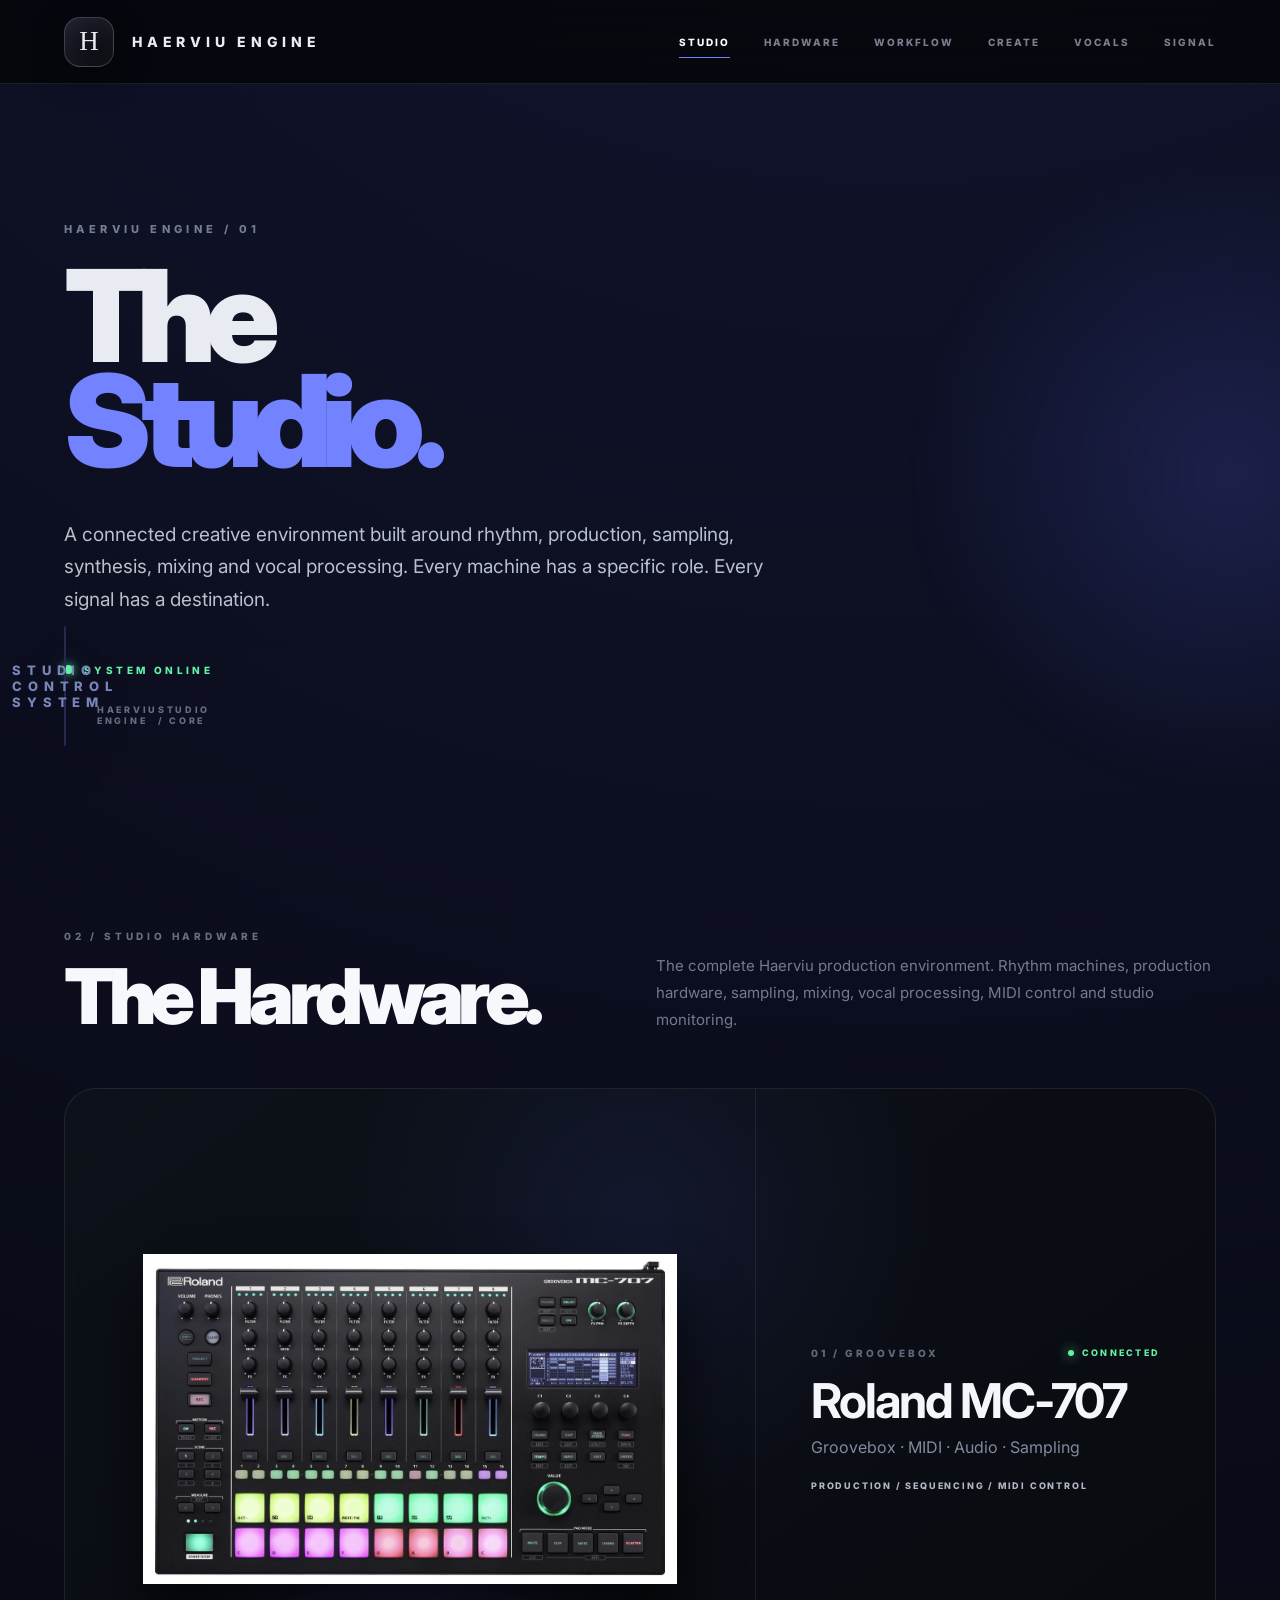
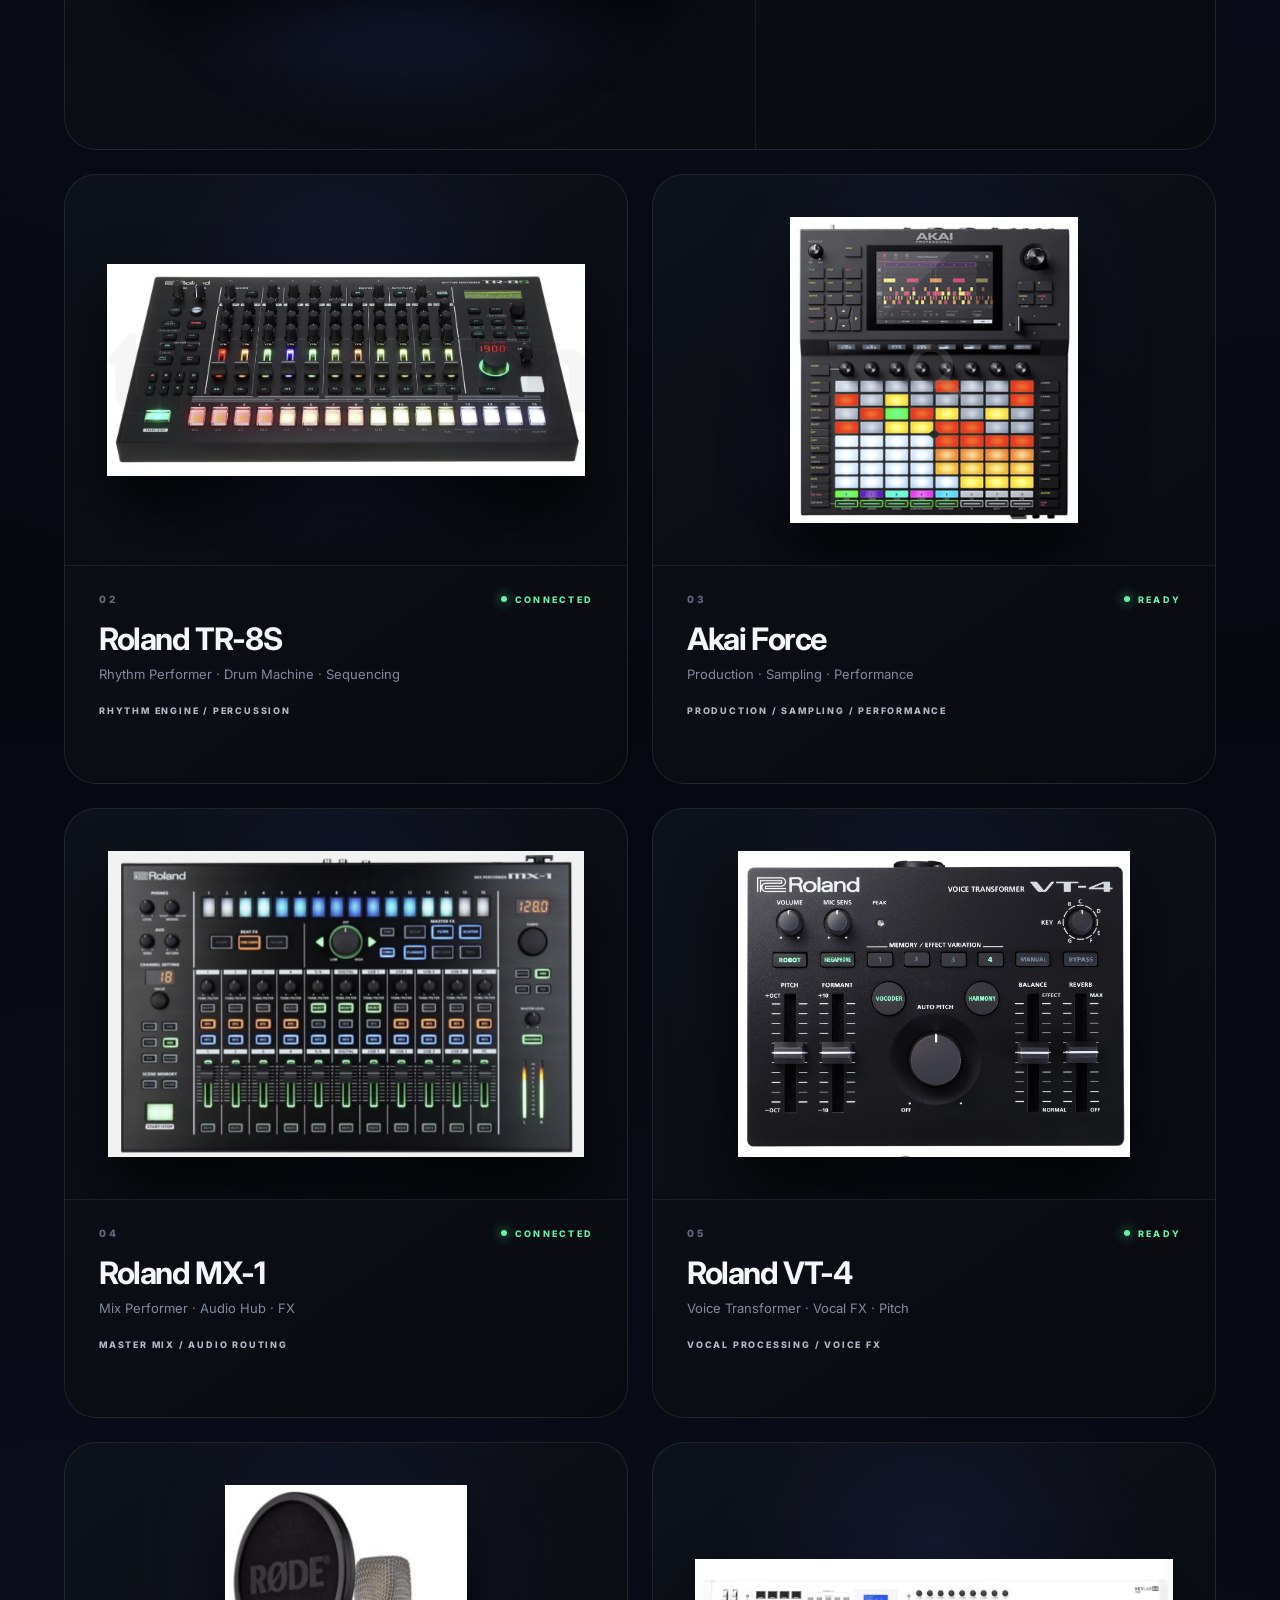
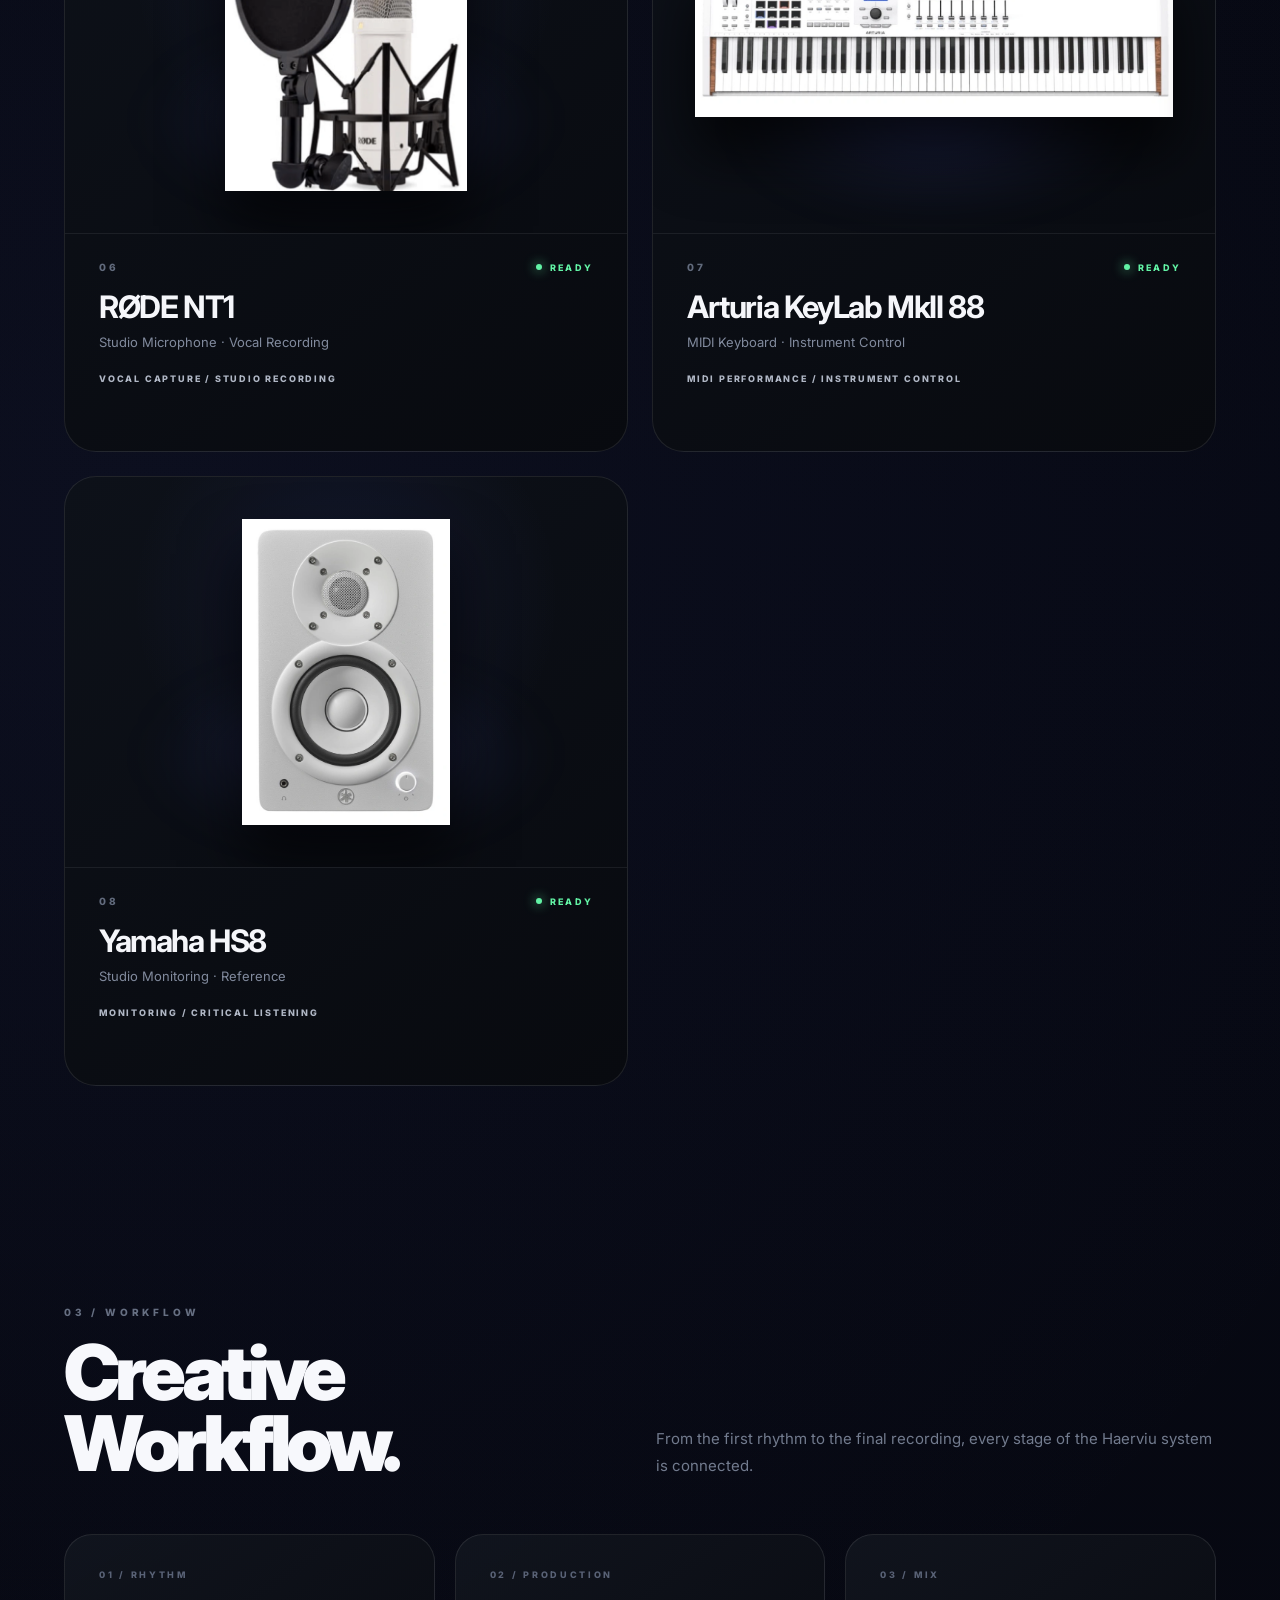
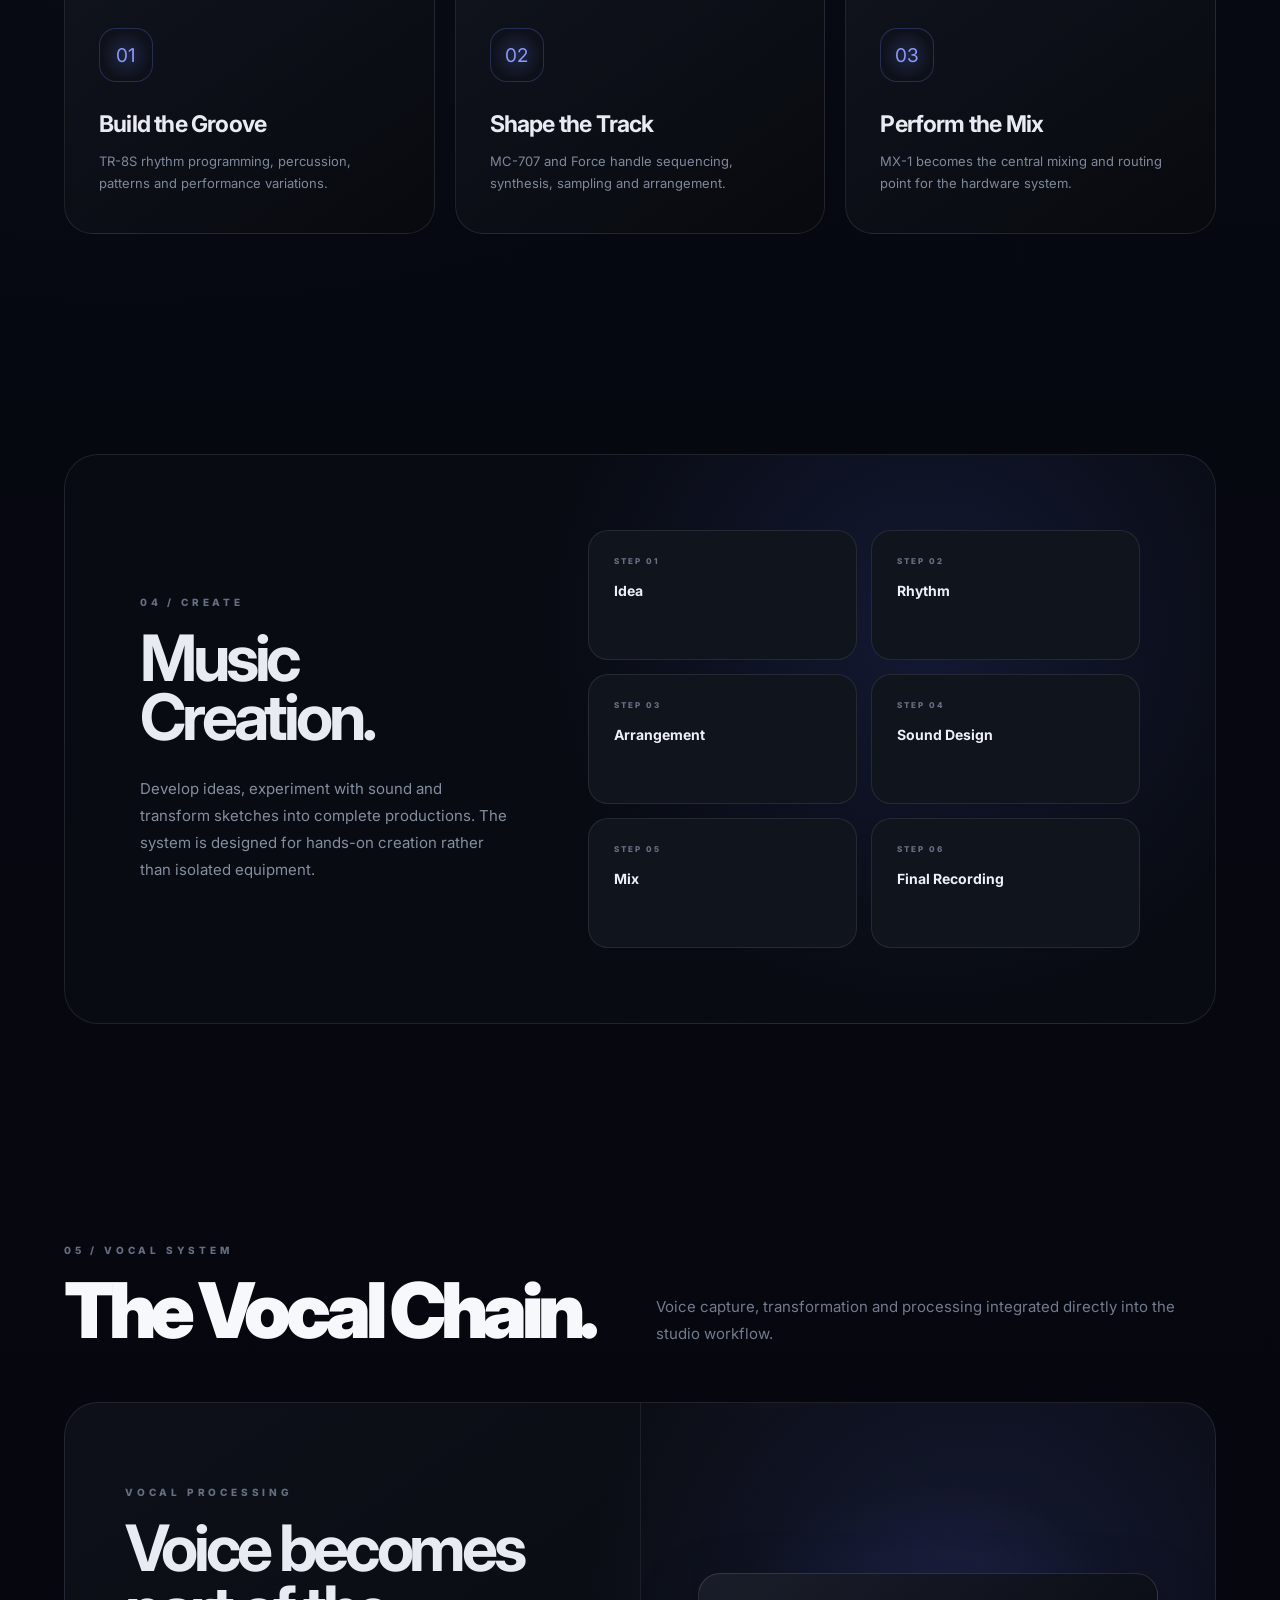
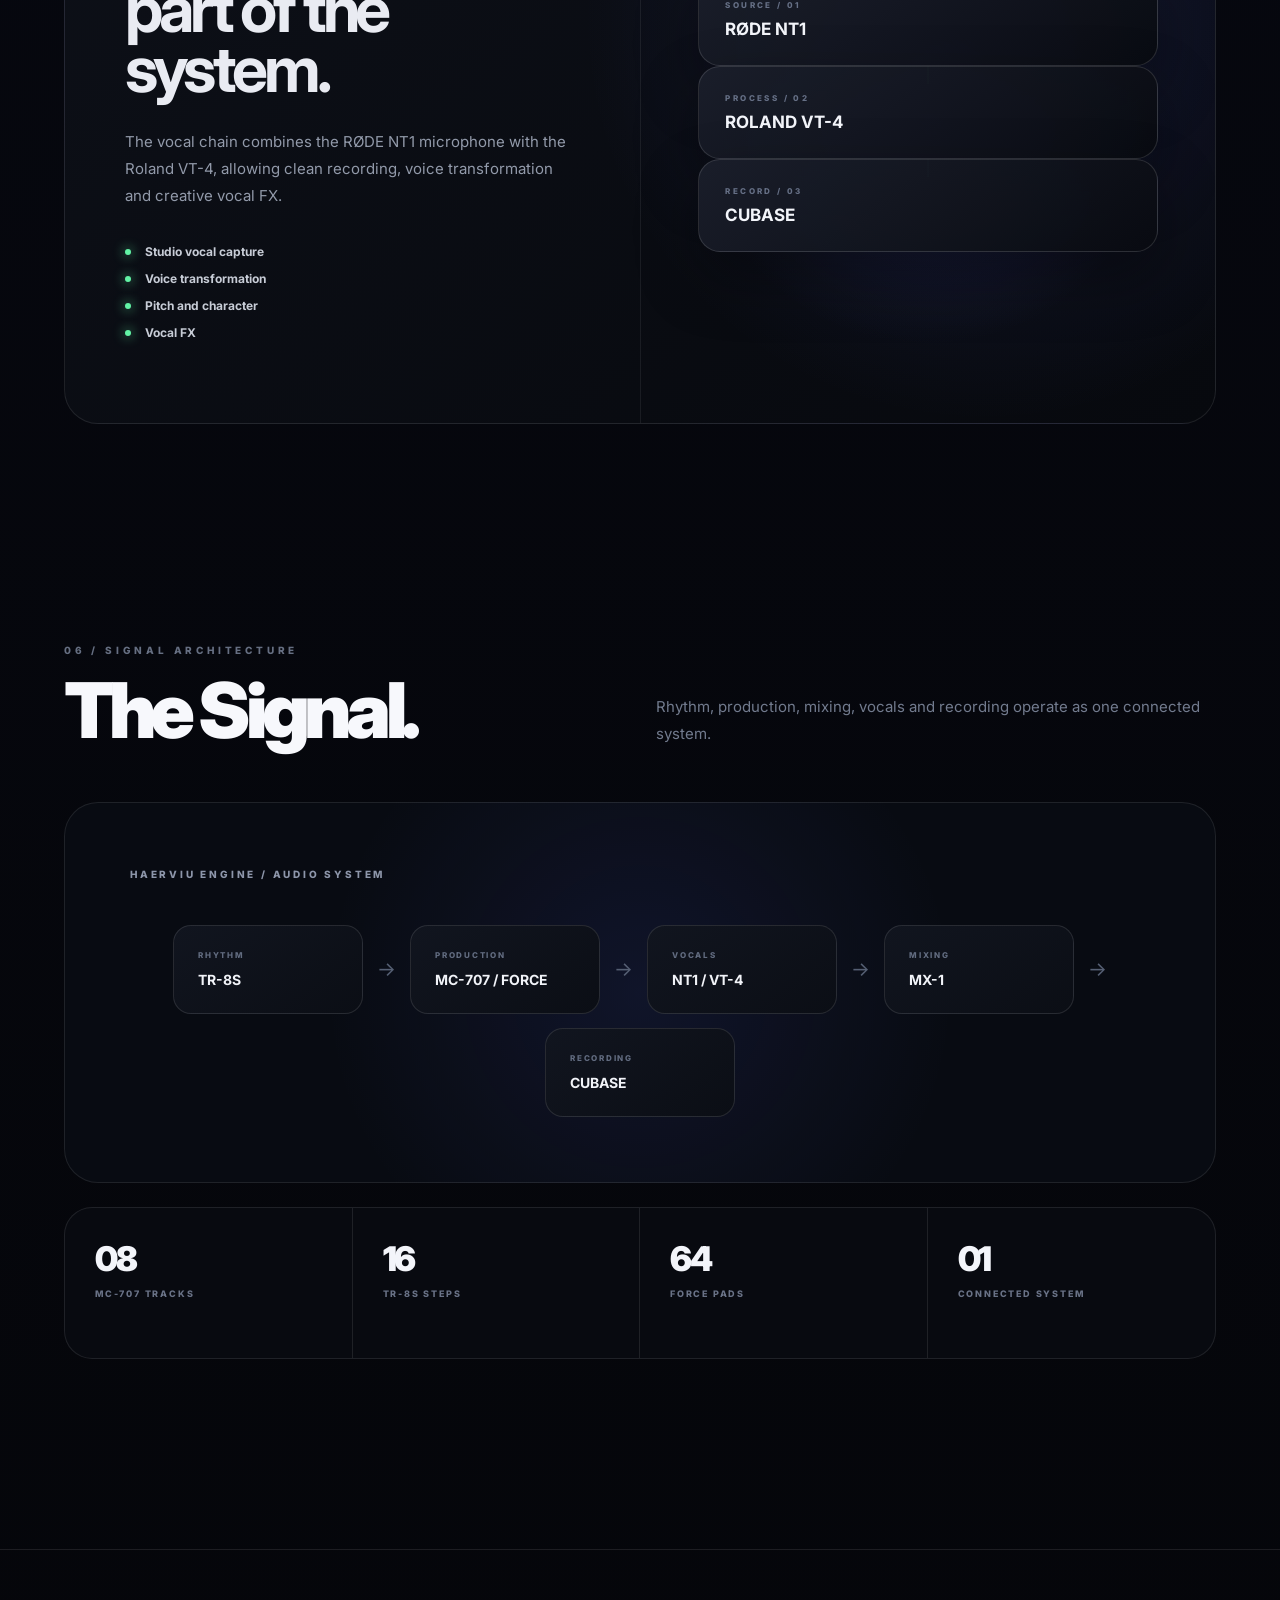
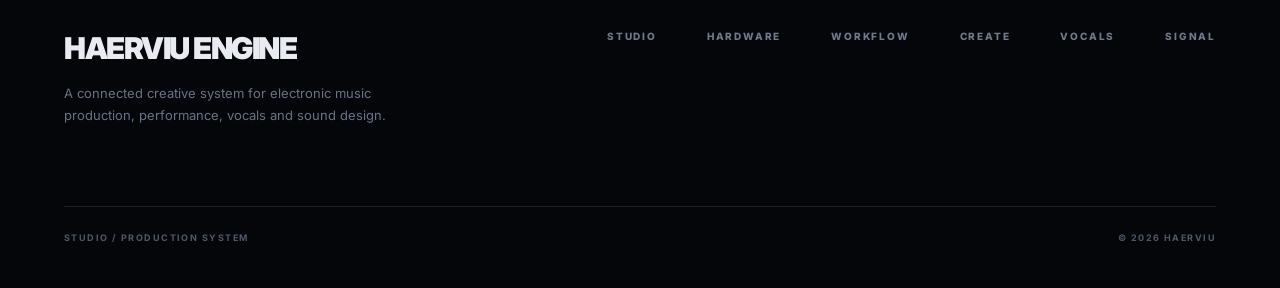
==== index.html @ 3a43bb92 "Remove hardware modal and associated styles Removed unused hardware modal code and related styles." ====
<!DOCTYPE html>
<html lang="fr">
<head>
<meta charset="UTF-8">
<meta name="viewport" content="width=device-width, initial-scale=1.0">

<title>HAERVIU ENGINE — Studio</title>

<meta name="description"
content="HAERVIU ENGINE — Studio setup, hardware, workflow, music creation, vocal chain and signal architecture.">

<link rel="preconnect" href="https://fonts.googleapis.com">
<link rel="preconnect" href="https://fonts.gstatic.com" crossorigin>
<link href="https://fonts.googleapis.com/css2?family=Inter:wght@400;500;600;700;800;900&display=swap" rel="stylesheet">

<style>

:root{
    --bg:#05060a;
    --panel:#0b0e15;
    --panel2:#10141d;
    --white:#f7f8fc;
    --text:#e9ebf2;
    --muted:#727b8e;
    --line:rgba(255,255,255,.095);
    --line2:rgba(255,255,255,.15);
    --blue:#7383ff;
    --green:#62f3a5;
    --radius:30px;
    --max:1440px;
}

*{
    margin:0;
    padding:0;
    box-sizing:border-box;
}

html{
    scroll-behavior:smooth;
}

body{
    min-height:100vh;
    background:
        radial-gradient(circle at 70% -10%,rgba(89,105,255,.18),transparent 34%),
        radial-gradient(circle at 10% 45%,rgba(80,95,180,.07),transparent 30%),
        linear-gradient(180deg,#05060a 0%,#070914 45%,#05060a 100%);
    color:var(--text);
    font-family:Inter,Arial,sans-serif;
    overflow-x:hidden;
}

body::before{
    content:"";
    position:fixed;
    inset:0;
    pointer-events:none;
    opacity:.22;
    background-image:
        linear-gradient(rgba(255,255,255,.025) 1px,transparent 1px),
        linear-gradient(90deg,rgba(255,255,255,.025) 1px,transparent 1px);
    background-size:80px 80px;
    mask-image:linear-gradient(to bottom,black,transparent 80%);
}

a{
    color:inherit;
    text-decoration:none;
}

button{
    font:inherit;
}

/* HEADER */

header{
    position:sticky;
    top:0;
    z-index:1000;
    height:84px;
    display:flex;
    align-items:center;
    justify-content:space-between;
    padding:0 5vw;
    background:rgba(5,6,10,.84);
    backdrop-filter:blur(24px);
    -webkit-backdrop-filter:blur(24px);
    border-bottom:1px solid var(--line);
}

.brand{
    display:flex;
    align-items:center;
    gap:18px;
}

.logo{
    width:50px;
    height:50px;
    display:flex;
    align-items:center;
    justify-content:center;
    border:1px solid rgba(255,255,255,.2);
    border-radius:16px;
    background:linear-gradient(145deg,#1a1e29,#08090d);
    box-shadow:
        inset 0 0 25px rgba(255,255,255,.04),
        0 12px 35px rgba(0,0,0,.4);
    font-family:Georgia,serif;
    font-size:27px;
}

.brand-name{
    font-size:14px;
    font-weight:800;
    letter-spacing:.34em;
}

.desktop-nav{
    display:flex;
    align-items:center;
    gap:34px;
}

.desktop-nav a{
    position:relative;
    color:#777f91;
    font-size:10px;
    font-weight:800;
    letter-spacing:.2em;
    text-transform:uppercase;
    transition:.25s ease;
}

.desktop-nav a:hover,
.desktop-nav a.active{
    color:white;
}

.desktop-nav a::after{
    content:"";
    position:absolute;
    left:0;
    right:0;
    bottom:-10px;
    height:1px;
    background:var(--blue);
    transform:scaleX(0);
    transform-origin:left;
    transition:.25s ease;
}

.desktop-nav a:hover::after,
.desktop-nav a.active::after{
    transform:scaleX(1);
}

.menu-button{
    width:48px;
    height:48px;
    display:none;
    align-items:center;
    justify-content:center;
    border:1px solid var(--line2);
    border-radius:15px;
    background:rgba(255,255,255,.025);
    color:white;
    cursor:pointer;
}

.menu-button span,
.menu-button span::before,
.menu-button span::after{
    width:18px;
    height:2px;
    display:block;
    background:white;
    transition:.25s ease;
}

.menu-button span{
    position:relative;
}

.menu-button span::before,
.menu-button span::after{
    content:"";
    position:absolute;
    left:0;
}

.menu-button span::before{top:-6px;}
.menu-button span::after{top:6px;}

/* MOBILE NAV */

.mobile-nav{
    position:fixed;
    z-index:999;
    top:84px;
    left:0;
    right:0;
    display:none;
    padding:20px;
    background:rgba(5,6,10,.97);
    backdrop-filter:blur(24px);
    border-bottom:1px solid var(--line);
}

.mobile-nav.open{
    display:block;
}

.mobile-nav a{
    display:block;
    padding:18px 10px;
    border-bottom:1px solid var(--line);
    color:#aeb5c4;
    font-size:12px;
    font-weight:800;
    letter-spacing:.18em;
    text-transform:uppercase;
}

/* GLOBAL */

.container{
    width:min(calc(100% - 10vw),var(--max));
    margin:auto;
}

.section{
    padding:110px 0;
}

.section-label{
    margin-bottom:20px;
    color:#666f82;
    font-size:10px;
    font-weight:800;
    letter-spacing:.38em;
    text-transform:uppercase;
}

.section-title{
    font-size:clamp(46px,6vw,86px);
    line-height:.92;
    letter-spacing:-.07em;
    font-weight:900;
    color:var(--white);
}

.section-description{
    max-width:560px;
    margin-top:28px;
    color:var(--muted);
    font-size:15px;
    line-height:1.8;
}

.section-head{
    display:flex;
    justify-content:space-between;
    align-items:flex-end;
    gap:60px;
    margin-bottom:55px;
}

/* HERO */

.hero{
    position:relative;
    min-height:760px;
    display:flex;
    align-items:center;
    padding:120px 0 130px;
    overflow:hidden;
}

.hero::after{
    content:"";
    position:absolute;
    width:700px;
    height:700px;
    right:-300px;
    top:40px;
    border-radius:50%;
    background:radial-gradient(circle,rgba(94,109,255,.18),transparent 65%);
    filter:blur(10px);
    pointer-events:none;
}

.hero-content{
    position:relative;
    z-index:2;
}

.hero-label{
    margin-bottom:28px;
    color:#737c90;
    font-size:11px;
    font-weight:800;
    letter-spacing:.4em;
    text-transform:uppercase;
}

.hero h1{
    max-width:950px;
    font-size:clamp(70px,10vw,148px);
    line-height:.82;
    letter-spacing:-.085em;
    font-weight:900;
}

.hero h1 .blue{
    color:var(--blue);
}

.hero-description{
    max-width:720px;
    margin-top:45px;
    color:#b8bfcd;
    font-size:19px;
    line-height:1.7;
}

.hero-status{
    display:flex;
    align-items:center;
    gap:11px;
    margin-top:48px;
    color:var(--green);
    font-size:10px;
    font-weight:800;
    letter-spacing:.34em;
}

.status-dot{
    width:9px;
    height:9px;
    border-radius:50%;
    background:var(--green);
    box-shadow:0 0 10px var(--green),0 0 28px rgba(98,243,165,.4);
}

/* HERO SYSTEM */

.hero-system{
    position:relative;
    margin-top:100px;
    min-height:330px;
    border:1px solid var(--line);
    border-radius:34px;
    background:
        radial-gradient(circle at 50% 50%,rgba(93,108,255,.13),transparent 55%),
        linear-gradient(145deg,rgba(18,22,34,.92),rgba(7,9,14,.96));
    overflow:hidden;
}

.hero-system::before{
    content:"";
    position:absolute;
    inset:20px;
    border:1px solid rgba(255,255,255,.035);
    border-radius:25px;
    pointer-events:none;
}

.system-top{
    position:absolute;
    top:28px;
    left:32px;
    right:32px;
    display:flex;
    justify-content:space-between;
    color:#656e80;
    font-size:9px;
    font-weight:800;
    letter-spacing:.3em;
}

.system-display{
    position:absolute;
    left:50%;
    top:50%;
    transform:translate(-50%,-50%);
    width:min(620px,75%);
    height:120px;
    display:flex;
    align-items:center;
    justify-content:center;
    border:1px solid rgba(120,135,255,.25);
    border-radius:22px;
    background:
        radial-gradient(circle,rgba(81,101,255,.14),transparent 70%),
        #080a11;
    box-shadow:
        0 30px 80px rgba(0,0,0,.4),
        inset 0 0 60px rgba(89,105,255,.05);
    cursor:pointer;
    transition:.3s ease;
}

.system-display:hover{
    border-color:rgba(120,135,255,.55);
    box-shadow:
        0 0 40px rgba(89,105,255,.18),
        0 30px 80px rgba(0,0,0,.4);
}

.system-display:active{
    transform:translate(-50%,-50%) scale(.97);
}

.system-display span{
    color:#7885b8;
    font-size:13px;
    font-weight:800;
    letter-spacing:.45em;
}

/* HARDWARE */

.hardware-section{
    padding-top:80px;
}

.hardware-grid{
    display:grid;
    grid-template-columns:repeat(2,minmax(0,1fr));
    gap:24px;
}

.device{
    position:relative;
    min-height:610px;
    overflow:hidden;
    border:1px solid var(--line);
    border-radius:32px;
    background:
        radial-gradient(circle at 50% 20%,rgba(89,105,255,.10),transparent 38%),
        linear-gradient(145deg,#0d1119,#080a0f);
    transition:.45s ease;
}

.device:hover{
    transform:translateY(-8px);
    border-color:rgba(255,255,255,.2);
    box-shadow:0 40px 100px rgba(0,0,0,.45);
}

.device-image{
    position:relative;
    height:390px;
    display:flex;
    align-items:center;
    justify-content:center;
    padding:42px;
    overflow:hidden;
}

.device-image::before{
    content:"";
    position:absolute;
    width:72%;
    height:45%;
    left:14%;
    bottom:25px;
    background:radial-gradient(ellipse,rgba(93,110,255,.20),transparent 70%);
    filter:blur(25px);
}

.device-image img{
    position:relative;
    z-index:2;
    display:block;
    width:100%;
    height:100%;
    max-width:100%;
    max-height:330px;
    object-fit:contain;
    filter:drop-shadow(0 35px 30px rgba(0,0,0,.7));
    transition:.5s ease;
}

.device:hover .device-image img{
    transform:scale(1.035);
}

.device-info{
    position:relative;
    z-index:5;
    padding:27px 34px 34px;
    border-top:1px solid rgba(255,255,255,.07);
}

.device-top{
    display:flex;
    align-items:center;
    justify-content:space-between;
    margin-bottom:18px;
}

.device-number{
    color:#626b7d;
    font-size:10px;
    font-weight:800;
    letter-spacing:.3em;
}

.connected{
    display:flex;
    align-items:center;
    gap:8px;
    color:var(--green);
    font-size:9px;
    font-weight:800;
    letter-spacing:.25em;
}

.connected i{
    width:6px;
    height:6px;
    border-radius:50%;
    background:var(--green);
    box-shadow:0 0 12px var(--green);
}

.device h3{
    margin-bottom:10px;
    color:#f5f6fa;
    font-size:31px;
    line-height:1;
    letter-spacing:-.045em;
}

.device p{
    color:#818a9d;
    font-size:13px;
    line-height:1.6;
}

.device-role{
    margin-top:20px;
    color:#b0b7c5;
    font-size:9px;
    font-weight:800;
    letter-spacing:.2em;
    text-transform:uppercase;
}

/* FEATURED */

.device.featured{
    grid-column:span 2;
    min-height:660px;
    display:grid;
    grid-template-columns:1.2fr .8fr;
}

.device.featured .device-image{
    height:100%;
    min-height:660px;
}

.device.featured .device-info{
    display:flex;
    flex-direction:column;
    justify-content:center;
    padding:55px;
    border-top:0;
    border-left:1px solid rgba(255,255,255,.07);
}

.device.featured h3{
    font-size:48px;
}

.device.featured p{
    font-size:16px;
    max-width:420px;
}

/* VOCALS */

.vocal-panel{
    position:relative;
    display:grid;
    grid-template-columns:1fr 1fr;
    min-height:620px;
    border:1px solid var(--line);
    border-radius:34px;
    overflow:hidden;
    background:
        radial-gradient(circle at 80% 35%,rgba(93,108,255,.14),transparent 40%),
        linear-gradient(145deg,#0d1018,#07090e);
}

.vocal-copy{
    position:relative;
    z-index:2;
    padding:70px 60px;
    display:flex;
    flex-direction:column;
    justify-content:center;
}

.vocal-copy h3{
    max-width:500px;
    font-size:clamp(42px,5vw,70px);
    line-height:.95;
    letter-spacing:-.065em;
}

.vocal-copy p{
    max-width:500px;
    margin-top:28px;
    color:#929aaa;
    font-size:15px;
    line-height:1.8;
}

.vocal-list{
    margin-top:35px;
    display:flex;
    flex-direction:column;
    gap:12px;
}

.vocal-item{
    display:flex;
    align-items:center;
    gap:14px;
    color:#c7ccd6;
    font-size:12px;
    font-weight:700;
}

.vocal-item::before{
    content:"";
    width:6px;
    height:6px;
    border-radius:50%;
    background:var(--green);
    box-shadow:0 0 12px var(--green);
}

.vocal-visual{
    position:relative;
    display:flex;
    align-items:center;
    justify-content:center;
    min-height:620px;
    border-left:1px solid rgba(255,255,255,.07);
    background:radial-gradient(circle at 50% 50%,rgba(95,111,255,.18),transparent 55%);
}

.vocal-chain{
    position:relative;
    width:min(470px,80%);
}

.chain-card{
    position:relative;
    padding:26px;
    border:1px solid rgba(255,255,255,.13);
    border-radius:22px;
    background:linear-gradient(145deg,rgba(27,31,43,.95),rgba(9,11,17,.95));
    box-shadow:0 25px 60px rgba(0,0,0,.35);
}

.chain-card + .chain-card{
    margin-top:18px;
}

.chain-card small{
    display:block;
    margin-bottom:9px;
    color:#667086;
    font-size:8px;
    font-weight:800;
    letter-spacing:.3em;
}

.chain-card strong{
    color:#f3f5fa;
    font-size:17px;
}

.chain-line{
    position:absolute;
    left:50%;
    width:1px;
    height:18px;
    background:rgba(98,243,165,.45);
    transform:translateX(-50%);
}

/* WORKFLOW */

.workflow-grid{
    display:grid;
    grid-template-columns:repeat(3,1fr);
    gap:20px;
}

.workflow-card{
    position:relative;
    min-height:300px;
    padding:34px;
    border:1px solid var(--line);
    border-radius:28px;
    background:linear-gradient(145deg,rgba(18,22,31,.9),rgba(8,10,15,.96));
    overflow:hidden;
    transition:.35s ease;
}

.workflow-card:hover{
    transform:translateY(-5px);
    border-color:rgba(255,255,255,.18);
    box-shadow:0 30px 70px rgba(0,0,0,.35);
}

.workflow-number{
    color:#596276;
    font-size:9px;
    font-weight:800;
    letter-spacing:.3em;
}

.workflow-icon{
    width:54px;
    height:54px;
    margin:48px 0 28px;
    display:flex;
    align-items:center;
    justify-content:center;
    border:1px solid rgba(113,132,255,.25);
    border-radius:17px;
    background:radial-gradient(circle,rgba(113,132,255,.18),transparent 70%);
    color:#8b99ff;
    font-size:19px;
}

.workflow-card h3{
    font-size:23px;
    letter-spacing:-.035em;
}

.workflow-card p{
    margin-top:12px;
    color:#7f889b;
    font-size:13px;
    line-height:1.7;
}

/* CREATION */

.creation{
    position:relative;
    padding:75px;
    border:1px solid var(--line);
    border-radius:34px;
    background:
        radial-gradient(circle at 75% 30%,rgba(92,108,255,.14),transparent 40%),
        #080b12;
}

.creation-grid{
    display:grid;
    grid-template-columns:.8fr 1.2fr;
    gap:80px;
    align-items:center;
}

.creation-copy h3{
    max-width:600px;
    font-size:clamp(44px,5vw,72px);
    line-height:.93;
    letter-spacing:-.065em;
}

.creation-copy p{
    max-width:530px;
    margin-top:28px;
    color:#858e9f;
    font-size:15px;
    line-height:1.8;
}

.creation-stages{
    display:grid;
    grid-template-columns:repeat(2,1fr);
    gap:14px;
}

.stage{
    padding:25px;
    min-height:130px;
    border:1px solid rgba(255,255,255,.09);
    border-radius:20px;
    background:#10141d;
}

.stage span{
    display:block;
    margin-bottom:14px;
    color:#687186;
    font-size:8px;
    font-weight:800;
    letter-spacing:.25em;
}

.stage strong{
    color:#eef0f5;
    font-size:14px;
}

/* SIGNAL */

.signal-panel{
    position:relative;
    padding:65px;
    border:1px solid var(--line);
    border-radius:34px;
    background:
        radial-gradient(circle at 50% 50%,rgba(89,105,255,.10),transparent 52%),
        #080b12;
}

.signal-title{
    margin-bottom:45px;
    color:#8d96aa;
    font-size:10px;
    font-weight:800;
    letter-spacing:.28em;
}

.signal-flow{
    display:flex;
    align-items:center;
    justify-content:center;
    gap:14px;
    flex-wrap:wrap;
}

.signal-node{
    min-width:190px;
    padding:24px;
    border:1px solid rgba(255,255,255,.11);
    border-radius:18px;
    background:linear-gradient(145deg,#11151f,#0b0e15);
}

.signal-node small{
    display:block;
    margin-bottom:9px;
    color:#626c80;
    font-size:8px;
    font-weight:800;
    letter-spacing:.22em;
}

.signal-node strong{
    color:#f1f3f8;
    font-size:14px;
}

.signal-arrow{
    color:#555f73;
    font-size:20px;
}

/* METRICS */

.metrics{
    display:grid;
    grid-template-columns:repeat(4,1fr);
    margin-top:24px;
    border:1px solid var(--line);
    border-radius:28px;
    overflow:hidden;
    background:#080a10;
}

.metric{
    min-height:150px;
    padding:30px;
    border-right:1px solid var(--line);
}

.metric:last-child{
    border-right:0;
}

.metric-number{
    color:#f3f5fa;
    font-size:34px;
    font-weight:900;
    letter-spacing:-.06em;
}

.metric-label{
    margin-top:9px;
    color:#697286;
    font-size:9px;
    font-weight:800;
    letter-spacing:.2em;
    text-transform:uppercase;
}

/* FOOTER */

footer{
    margin-top:80px;
    border-top:1px solid var(--line);
}

.footer-inner{
    width:min(calc(100% - 10vw),var(--max));
    margin:auto;
    padding:80px 0 45px;
}

.footer-main{
    display:flex;
    justify-content:space-between;
    gap:50px;
}

.footer-brand{
    font-size:30px;
    font-weight:900;
    letter-spacing:-.05em;
}

.footer-tagline{
    max-width:380px;
    margin-top:16px;
    color:#697286;
    font-size:13px;
    line-height:1.7;
}

.footer-links{
    display:flex;
    gap:50px;
}

.footer-links a{
    color:#70798c;
    font-size:10px;
    font-weight:800;
    letter-spacing:.18em;
    text-transform:uppercase;
    transition:.25s ease;
}

.footer-links a:hover{
    color:white;
}

.footer-bottom{
    display:flex;
    justify-content:space-between;
    margin-top:80px;
    padding-top:25px;
    border-top:1px solid var(--line);
    color:#4f586a;
    font-size:9px;
    font-weight:700;
    letter-spacing:.16em;
}

/* REVEAL */

.reveal{
    opacity:0;
    transform:translateY(28px);
    transition:opacity .8s ease,transform .8s ease;
}

.reveal.visible{
    opacity:1;
    transform:none;
}

/* RESPONSIVE */

@media(max-width:1100px){

    .desktop-nav{
        display:none;
    }

    .menu-button{
        display:flex;
    }

    .hero{
        min-height:auto;
        padding:110px 0;
    }

    .hardware-grid{
        grid-template-columns:1fr;
    }

    .device.featured{
        grid-column:span 1;
        grid-template-columns:1fr;
    }

    .device.featured .device-image{
        min-height:420px;
        height:420px;
    }

    .device.featured .device-info{
        padding:35px;
        border-left:0;
        border-top:1px solid rgba(255,255,255,.07);
    }

    .vocal-panel{
        grid-template-columns:1fr;
    }

    .vocal-visual{
        min-height:500px;
        border-left:0;
        border-top:1px solid rgba(255,255,255,.07);
    }

    .workflow-grid{
        grid-template-columns:1fr;
    }

    .creation-grid{
        grid-template-columns:1fr;
        gap:50px;
    }

    .metrics{
        grid-template-columns:repeat(2,1fr);
    }

    .metric:nth-child(2){
        border-right:0;
    }

    .metric:nth-child(-n+2){
        border-bottom:1px solid var(--line);
    }
}

@media(max-width:700px){

    header{
        height:72px;
        padding:0 20px;
    }

    .logo{
        width:44px;
        height:44px;
        border-radius:14px;
        font-size:24px;
    }

    .brand{
        gap:13px;
    }

    .brand-name{
        font-size:10px;
        letter-spacing:.27em;
    }

    .menu-button{
        width:44px;
        height:44px;
    }

    .mobile-nav{
        top:72px;
    }

    .container,
    .footer-inner{
        width:calc(100% - 40px);
    }

    .section{
        padding:75px 0;
    }

    .section-head{
        display:block;
        margin-bottom:38px;
    }

    .section-description{
        margin-top:22px;
    }

    .hero{
        padding:90px 0 80px;
    }

    .hero-label{
        font-size:9px;
        letter-spacing:.3em;
    }

    .hero h1{
        font-size:clamp(62px,19vw,100px);
    }

    .hero-description{
        margin-top:32px;
        font-size:16px;
        line-height:1.7;
    }

    .hero-status{
        margin-top:35px;
    }

    .hero-system{
        min-height:260px;
        margin-top:65px;
        border-radius:25px;
    }

    .system-display{
        width:78%;
        height:90px;
    }

    .system-display span{
        font-size:9px;
        letter-spacing:.3em;
        text-align:center;
    }

    .hardware-section{
        padding-top:45px;
    }

    .device{
        min-height:0;
        border-radius:25px;
    }

    .device-image{
        height:285px;
        padding:28px;
    }

    .device-image img{
        max-height:240px;
    }

    .device-info{
        padding:24px;
    }

    .device h3{
        font-size:27px;
    }

    .device.featured .device-image{
        min-height:300px;
        height:300px;
    }

    .device.featured .device-info{
        padding:27px;
    }

    .device.featured h3{
        font-size:36px;
    }

    .vocal-panel{
        border-radius:25px;
    }

    .vocal-copy{
        padding:38px 27px;
    }

    .vocal-visual{
        min-height:420px;
    }

    .vocal-chain{
        width:78%;
    }

    .chain-card{
        padding:20px;
    }

    .workflow-card{
        min-height:260px;
        padding:28px;
        border-radius:24px;
    }

    .creation{
        padding:35px 25px;
        border-radius:25px;
    }

    .creation-stages{
        grid-template-columns:1fr;
    }

    .signal-panel{
        padding:30px 20px;
        border-radius:25px;
    }

    .signal-flow{
        flex-direction:column;
        align-items:stretch;
    }

    .signal-node{
        min-width:0;
    }

    .signal-arrow{
        text-align:center;
        transform:rotate(90deg);
    }

    .metrics{
        grid-template-columns:1fr;
        border-radius:24px;
    }

    .metric{
        border-right:0;
        border-bottom:1px solid var(--line);
    }

    .metric:last-child{
        border-bottom:0;
    }

    .footer-main{
        display:block;
    }

    .footer-links{
        margin-top:40px;
        display:grid;
        grid-template-columns:1fr 1fr;
        gap:22px;
    }

    .footer-bottom{
        flex-direction:column;
        gap:13px;
        margin-top:55px;
    }
}

@media(prefers-reduced-motion:reduce){

    html{
        scroll-behavior:auto;
    }

    *,
    *::before,
    *::after{
        transition:none !important;
        animation:none !important;
    }
}

</style>
</head>

<body>

<header>

    <a href="#studio" class="brand">
        <div class="logo">H</div>
        <div class="brand-name">HAERVIU ENGINE</div>
    </a>

    <nav class="desktop-nav">

        <a href="#studio">Studio</a>
        <a href="#hardware">Hardware</a>
        <a href="#workflow">Workflow</a>
        <a href="#creation">Create</a>
        <a href="#vocals">Vocals</a>
        <a href="#signal">Signal</a>

    </nav>

    <button
        class="menu-button"
        id="menuButton"
        aria-label="Open menu"
        aria-expanded="false"
    >
        <span></span>
    </button>

</header>

<nav class="mobile-nav" id="mobileNav">

    <a href="#studio">Studio</a>
    <a href="#hardware">Hardware</a>
    <a href="#workflow">Workflow</a>
    <a href="#creation">Music Creation</a>
    <a href="#vocals">Vocal Chain</a>
    <a href="#signal">Signal Architecture</a>

</nav>

<main>

<section class="hero" id="studio">

    <div class="container hero-content">

        <div class="hero-label">
            HAERVIU ENGINE / 01
        </div>

        <h1>
            The<br>
            <span class="blue">Studio.</span>
        </h1>

        <p class="hero-description">
            A connected creative environment built around
            rhythm, production, sampling, synthesis, mixing
            and vocal processing.
            Every machine has a specific role.
            Every signal has a destination.
        </p>

        <div class="hero-status">
            <span class="status-dot"></span>
            SYSTEM ONLINE
        </div>

        <a href="#hardware" class="hero-system reveal"
           aria-label="Go to studio hardware">

            <div class="system-top">
                <span>HAERVIU ENGINE</span>
                <span>STUDIO / CORE</span>
            </div>

            <div class="system-display">

                <span>
                    STUDIO CONTROL SYSTEM
                </span>

            </div>

        </a>

    </div>

</section>

<section class="section hardware-section" id="hardware">

    <div class="container">

        <div class="section-head reveal">

            <div>

                <div class="section-label">
                    02 / STUDIO HARDWARE
                </div>

                <h2 class="section-title">
                    The Hardware.
                </h2>

            </div>

            <p class="section-description">
                The complete Haerviu production environment.
                Rhythm machines, production hardware,
                sampling, mixing, vocal processing,
                MIDI control and studio monitoring.
            </p>

        </div>

        <div class="hardware-grid">

            <article class="device featured reveal">

                <div class="device-image">

                    <img
                        src="images/mc-707.webp"
                        alt="Roland MC-707"
                        loading="eager"
                    >

                </div>

                <div class="device-info">

                    <div class="device-top">

                        <span class="device-number">
                            01 / GROOVEBOX
                        </span>

                        <span class="connected">
                            <i></i> CONNECTED
                        </span>

                    </div>

                    <h3>Roland MC-707</h3>

                    <p>
                        Groovebox · MIDI · Audio · Sampling
                    </p>

                    <div class="device-role">
                        Production / Sequencing / MIDI Control
                    </div>

                </div>

            </article>

            <article class="device reveal">

                <div class="device-image">

                    <img
                        src="images/tr-8s.webp"
                        alt="Roland TR-8S"
                        loading="lazy"
                    >

                </div>

                <div class="device-info">

                    <div class="device-top">
                        <span class="device-number">02</span>

                        <span class="connected">
                            <i></i> CONNECTED
                        </span>
                    </div>

                    <h3>Roland TR-8S</h3>

                    <p>
                        Rhythm Performer · Drum Machine · Sequencing
                    </p>

                    <div class="device-role">
                        Rhythm Engine / Percussion
                    </div>

                </div>

            </article>

            <article class="device reveal">

                <div class="device-image">

                    <img
                        src="images/akai-force.webp"
                        alt="Akai Force"
                        loading="lazy"
                    >

                </div>

                <div class="device-info">

                    <div class="device-top">
                        <span class="device-number">03</span>

                        <span class="connected">
                            <i></i> READY
                        </span>
                    </div>

                    <h3>Akai Force</h3>

                    <p>
                        Production · Sampling · Performance
                    </p>

                    <div class="device-role">
                        Production / Sampling / Performance
                    </div>

                </div>

            </article>

            <article class="device reveal">

                <div class="device-image">

                    <img
                        src="images/mx-1.webp"
                        alt="Roland MX-1"
                        loading="lazy"
                    >

                </div>

                <div class="device-info">

                    <div class="device-top">
                        <span class="device-number">04</span>

                        <span class="connected">
                            <i></i> CONNECTED
                        </span>
                    </div>

                    <h3>Roland MX-1</h3>

                    <p>
                        Mix Performer · Audio Hub · FX
                    </p>

                    <div class="device-role">
                        Master Mix / Audio Routing
                    </div>

                </div>

            </article>

            <article class="device reveal">

                <div class="device-image">

                    <img
                        src="images/vt-4.webp"
                        alt="Roland VT-4"
                        loading="lazy"
                    >

                </div>

                <div class="device-info">

                    <div class="device-top">
                        <span class="device-number">05</span>

                        <span class="connected">
                            <i></i> READY
                        </span>
                    </div>

                    <h3>Roland VT-4</h3>

                    <p>
                        Voice Transformer · Vocal FX · Pitch
                    </p>

                    <div class="device-role">
                        Vocal Processing / Voice FX
                    </div>

                </div>

            </article>

            <article class="device reveal">

                <div class="device-image">

                    <img
                        src="images/rode-nt1.webp"
                        alt="RØDE NT1"
                        loading="lazy"
                    >

                </div>

                <div class="device-info">

                    <div class="device-top">

                        <span class="device-number">06</span>

                        <span class="connected">
                            <i></i> READY
                        </span>

                    </div>

                    <h3>RØDE NT1</h3>

                    <p>
                        Studio Microphone · Vocal Recording
                    </p>

                    <div class="device-role">
                        Vocal Capture / Studio Recording
                    </div>

                </div>

            </article>

            <article class="device reveal">

                <div class="device-image">

                    <img
                        src="images/keylab-mk2-88.webp"
                        alt="Arturia KeyLab MkII 88"
                        loading="lazy"
                    >

                </div>

                <div class="device-info">

                    <div class="device-top">

                        <span class="device-number">07</span>

                        <span class="connected">
                            <i></i> READY
                        </span>

                    </div>

                    <h3>Arturia KeyLab MkII 88</h3>

                    <p>
                        MIDI Keyboard · Instrument Control
                    </p>

                    <div class="device-role">
                        MIDI Performance / Instrument Control
                    </div>

                </div>

            </article>

            <article class="device reveal">

                <div class="device-image">

                    <img
                        src="images/yamaha-hs8.webp"
                        alt="Yamaha HS8"
                        loading="lazy"
                    >

                </div>

                <div class="device-info">

                    <div class="device-top">

                        <span class="device-number">08</span>

                        <span class="connected">
                            <i></i> READY
                        </span>

                    </div>

                    <h3>Yamaha HS8</h3>

                    <p>
                        Studio Monitoring · Reference
                    </p>

                    <div class="device-role">
                        Monitoring / Critical Listening
                    </div>

                </div>

            </article>

        </div>

    </div>

</section>

<section class="section" id="workflow">

    <div class="container">

        <div class="section-head reveal">

            <div>

                <div class="section-label">
                    03 / WORKFLOW
                </div>

                <h2 class="section-title">
                    Creative Workflow.
                </h2>

            </div>

            <p class="section-description">
                From the first rhythm to the final recording,
                every stage of the Haerviu system is connected.
            </p>

        </div>

        <div class="workflow-grid">

            <article class="workflow-card reveal">

                <div class="workflow-number">
                    01 / RHYTHM
                </div>

                <div class="workflow-icon">01</div>

                <h3>Build the Groove</h3>

                <p>
                    TR-8S rhythm programming,
                    percussion, patterns and
                    performance variations.
                </p>

            </article>

            <article class="workflow-card reveal">

                <div class="workflow-number">
                    02 / PRODUCTION
                </div>

                <div class="workflow-icon">02</div>

                <h3>Shape the Track</h3>

                <p>
                    MC-707 and Force handle
                    sequencing, synthesis,
                    sampling and arrangement.
                </p>

            </article>

            <article class="workflow-card reveal">

                <div class="workflow-number">
                    03 / MIX
                </div>

                <div class="workflow-icon">03</div>

                <h3>Perform the Mix</h3>

                <p>
                    MX-1 becomes the central
                    mixing and routing point
                    for the hardware system.
                </p>

            </article>

        </div>

    </div>

</section>

<section class="section" id="creation">

    <div class="container">

        <div class="creation reveal">

            <div class="creation-grid">

                <div class="creation-copy">

                    <div class="section-label">
                        04 / CREATE
                    </div>

                    <h3>Music Creation.</h3>

                    <p>
                        Develop ideas, experiment with sound
                        and transform sketches into complete
                        productions. The system is designed
                        for hands-on creation rather than
                        isolated equipment.
                    </p>

                </div>

                <div class="creation-stages">

                    <div class="stage">
                        <span>STEP 01</span>
                        <strong>Idea</strong>
                    </div>

                    <div class="stage">
                        <span>STEP 02</span>
                        <strong>Rhythm</strong>
                    </div>

                    <div class="stage">
                        <span>STEP 03</span>
                        <strong>Arrangement</strong>
                    </div>

                    <div class="stage">
                        <span>STEP 04</span>
                        <strong>Sound Design</strong>
                    </div>

                    <div class="stage">
                        <span>STEP 05</span>
                        <strong>Mix</strong>
                    </div>

                    <div class="stage">
                        <span>STEP 06</span>
                        <strong>Final Recording</strong>
                    </div>

                </div>

            </div>

        </div>

    </div>

</section>

<section class="section vocal-section" id="vocals">

    <div class="container">

        <div class="section-head reveal">

            <div>

                <div class="section-label">
                    05 / VOCAL SYSTEM
                </div>

                <h2 class="section-title">
                    The Vocal Chain.
                </h2>

            </div>

            <p class="section-description">
                Voice capture, transformation and processing
                integrated directly into the studio workflow.
            </p>

        </div>

        <div class="vocal-panel reveal">

            <div class="vocal-copy">

                <div class="section-label">
                    VOCAL PROCESSING
                </div>

                <h3>
                    Voice becomes part of the system.
                </h3>

                <p>
                    The vocal chain combines the RØDE NT1
                    microphone with the Roland VT-4,
                    allowing clean recording, voice
                    transformation and creative vocal FX.
                </p>

                <div class="vocal-list">

                    <div class="vocal-item">
                        Studio vocal capture
                    </div>

                    <div class="vocal-item">
                        Voice transformation
                    </div>

                    <div class="vocal-item">
                        Pitch and character
                    </div>

                    <div class="vocal-item">
                        Vocal FX
                    </div>

                </div>

            </div>

            <div class="vocal-visual">

                <div class="vocal-chain">

                    <div class="chain-card">
                        <small>SOURCE / 01</small>
                        <strong>RØDE NT1</strong>
                    </div>

                    <div class="chain-line"></div>

                    <div class="chain-card">
                        <small>PROCESS / 02</small>
                        <strong>ROLAND VT-4</strong>
                    </div>

                    <div class="chain-line"></div>

                    <div class="chain-card">
                        <small>RECORD / 03</small>
                        <strong>CUBASE</strong>
                    </div>

                </div>

            </div>

        </div>

    </div>

</section>

<section class="section" id="signal">

    <div class="container">

        <div class="section-head reveal">

            <div>

                <div class="section-label">
                    06 / SIGNAL ARCHITECTURE
                </div>

                <h2 class="section-title">
                    The Signal.
                </h2>

            </div>

            <p class="section-description">
                Rhythm, production, mixing, vocals and
                recording operate as one connected system.
            </p>

        </div>

        <div class="signal-panel reveal">

            <div class="signal-title">
                HAERVIU ENGINE / AUDIO SYSTEM
            </div>

            <div class="signal-flow">

                <div class="signal-node">
                    <small>RHYTHM</small>
                    <strong>TR-8S</strong>
                </div>

                <div class="signal-arrow">→</div>

                <div class="signal-node">
                    <small>PRODUCTION</small>
                    <strong>MC-707 / FORCE</strong>
                </div>

                <div class="signal-arrow">→</div>

                <div class="signal-node">
                    <small>VOCALS</small>
                    <strong>NT1 / VT-4</strong>
                </div>

                <div class="signal-arrow">→</div>

                <div class="signal-node">
                    <small>MIXING</small>
                    <strong>MX-1</strong>
                </div>

                <div class="signal-arrow">→</div>

                <div class="signal-node">
                    <small>RECORDING</small>
                    <strong>CUBASE</strong>
                </div>

            </div>

        </div>

        <div class="metrics reveal">

            <div class="metric">
                <div class="metric-number">08</div>
                <div class="metric-label">MC-707 Tracks</div>
            </div>

            <div class="metric">
                <div class="metric-number">16</div>
                <div class="metric-label">TR-8S Steps</div>
            </div>

            <div class="metric">
                <div class="metric-number">64</div>
                <div class="metric-label">Force Pads</div>
            </div>

            <div class="metric">
                <div class="metric-number">01</div>
                <div class="metric-label">Connected System</div>
            </div>

        </div>

    </div>

</section>

</main>

<footer>

    <div class="footer-inner">

        <div class="footer-main">

            <div>

                <div class="footer-brand">
                    HAERVIU ENGINE
                </div>

                <p class="footer-tagline">
                    A connected creative system for
                    electronic music production,
                    performance, vocals and sound design.
                </p>

            </div>

            <div class="footer-links">

                <a href="#studio">Studio</a>
                <a href="#hardware">Hardware</a>
                <a href="#workflow">Workflow</a>
                <a href="#creation">Create</a>
                <a href="#vocals">Vocals</a>
                <a href="#signal">Signal</a>

            </div>

        </div>

        <div class="footer-bottom">

            <span>
                STUDIO / PRODUCTION SYSTEM
            </span>

            <span>
                © 2026 HAERVIU
            </span>

        </div>

    </div>

</footer>

<script>

const menuButton = document.getElementById("menuButton");
const mobileNav = document.getElementById("mobileNav");

menuButton.addEventListener("click",function(){

    const isOpen = mobileNav.classList.toggle("open");

    menuButton.setAttribute(
        "aria-expanded",
        isOpen ? "true" : "false"
    );

});

document
    .querySelectorAll(".mobile-nav a")
    .forEach(function(link){

        link.addEventListener("click",function(){

            mobileNav.classList.remove("open");

            menuButton.setAttribute(
                "aria-expanded",
                "false"
            );

        });

    });

const revealElements =
    document.querySelectorAll(".reveal");

const revealObserver =
    new IntersectionObserver(
        function(entries){

            entries.forEach(function(entry){

                if(entry.isIntersecting){

                    entry.target.classList.add("visible");

                    revealObserver.unobserve(
                        entry.target
                    );

                }

            });

        },
        {
            threshold:.12
        }
    );

revealElements.forEach(function(element){
    revealObserver.observe(element);
});

const sections =
    document.querySelectorAll("section[id]");

const navLinks =
    document.querySelectorAll(".desktop-nav a");

const sectionObserver =
    new IntersectionObserver(
        function(entries){

            entries.forEach(function(entry){

                if(entry.isIntersecting){

                    navLinks.forEach(function(link){
                        link.classList.remove("active");
                    });

                    const active =
                        document.querySelector(
                            '.desktop-nav a[href="#' +
                            entry.target.id +
                            '"]'
                        );

                    if(active){
                        active.classList.add("active");
                    }

                }

            });

        },
        {
            rootMargin:"-35% 0px -55% 0px"
        }
    );

sections.forEach(function(section){
    sectionObserver.observe(section);
});

</script>

</body>
</html>
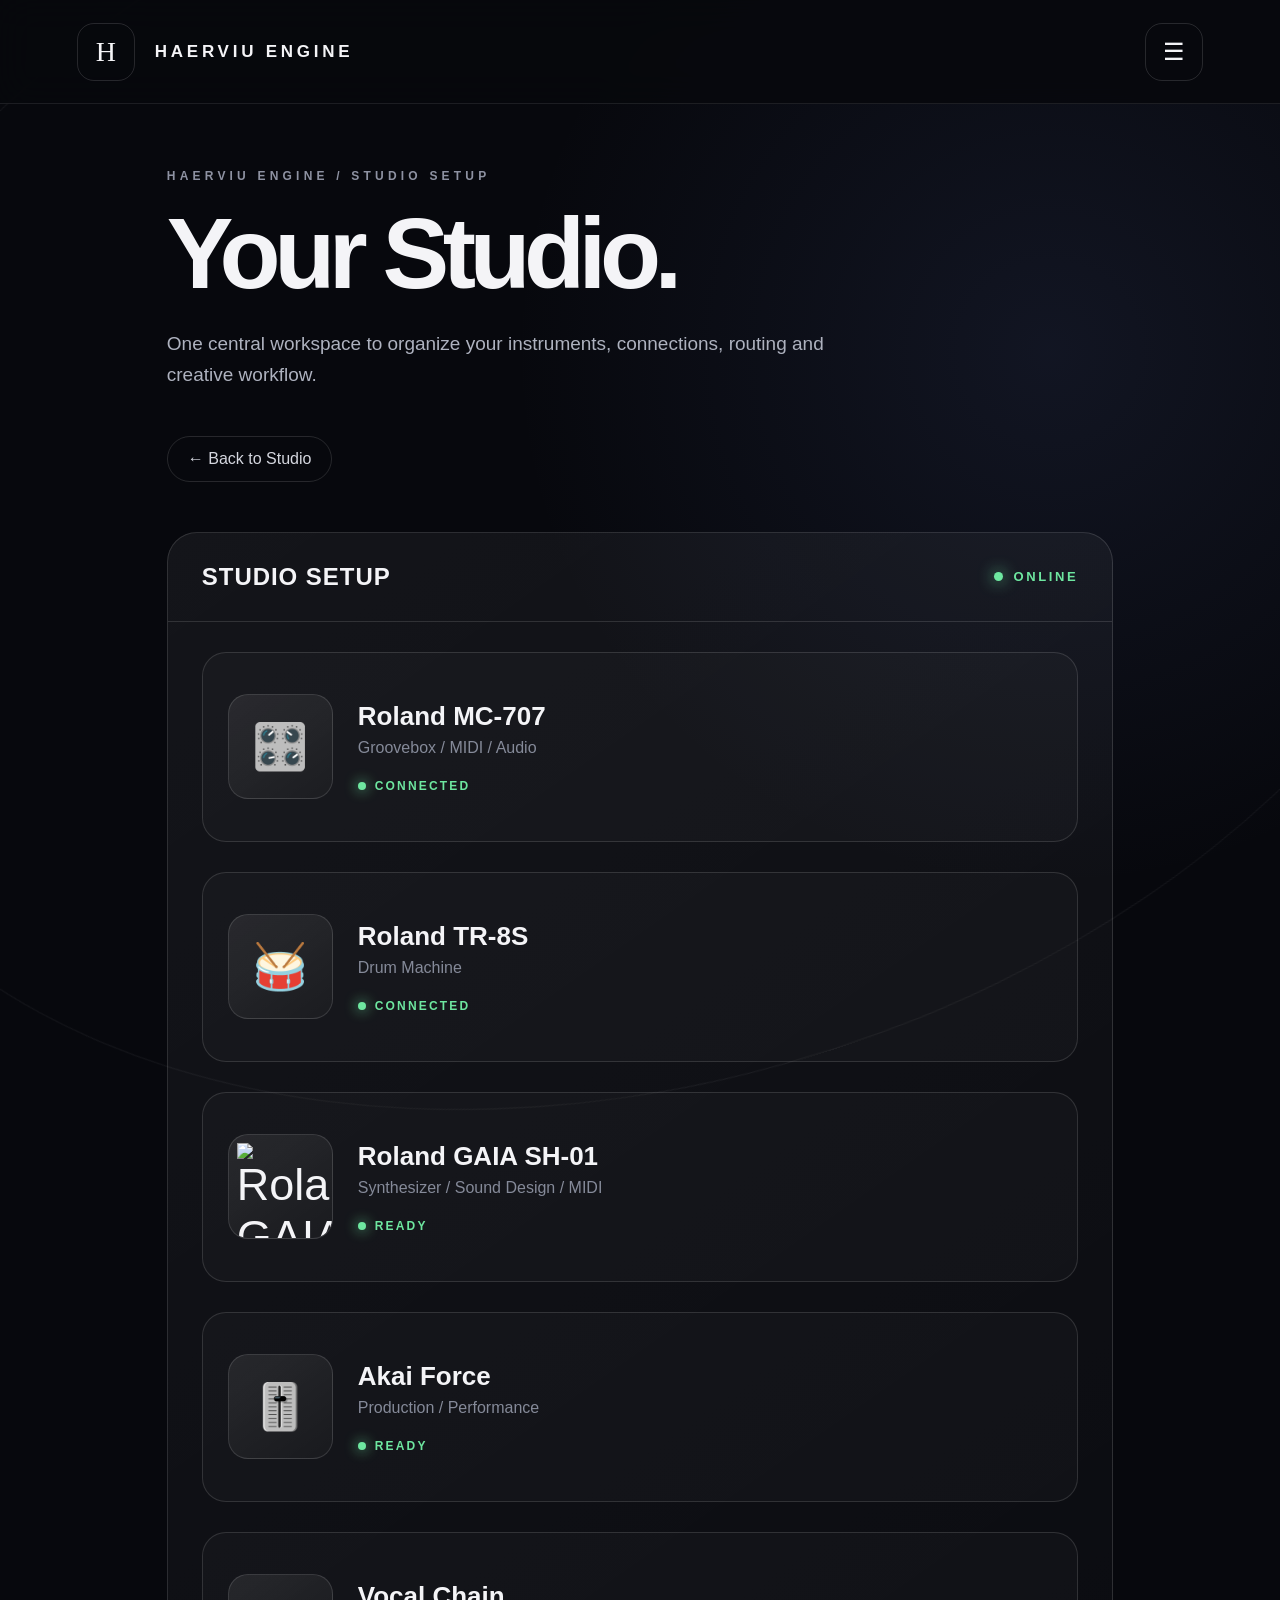
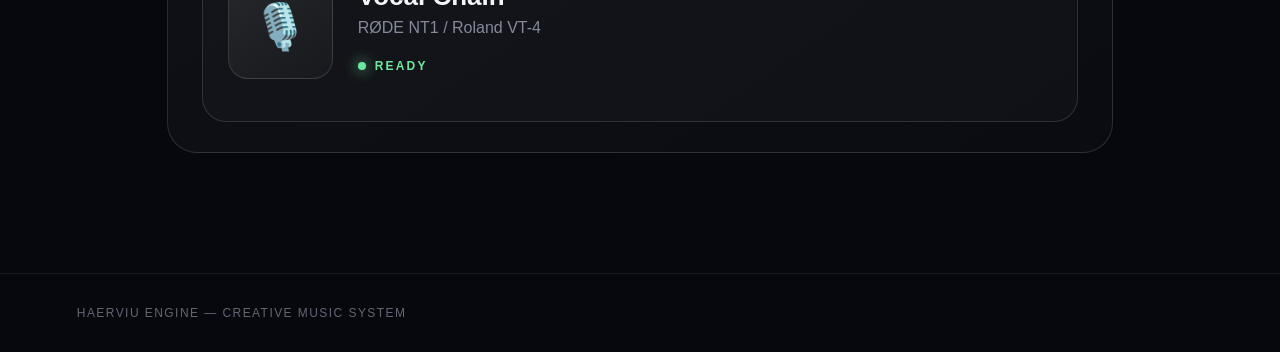
==== commit 48fb8876: "Update index.html" ====
--- a/index.html
+++ b/index.html
@@ -1,2229 +1,745 @@
 <!DOCTYPE html>
-<html lang="fr">
+<html lang="en">
 <head>
 <meta charset="UTF-8">
 <meta name="viewport" content="width=device-width, initial-scale=1.0">
 
-<title>HAERVIU ENGINE — Studio</title>
-
-<meta name="description"
-content="HAERVIU ENGINE — Studio setup, hardware, workflow, music creation, vocal chain and signal architecture.">
-
-<link rel="preconnect" href="https://fonts.googleapis.com">
-<link rel="preconnect" href="https://fonts.gstatic.com" crossorigin>
-<link href="https://fonts.googleapis.com/css2?family=Inter:wght@400;500;600;700;800;900&display=swap" rel="stylesheet">
+<title>Haerviu Engine — Studio Setup</title>
 
 <style>
 
 :root{
-    --bg:#05060a;
-    --panel:#0b0e15;
-    --panel2:#10141d;
-    --white:#f7f8fc;
-    --text:#e9ebf2;
-    --muted:#727b8e;
-    --line:rgba(255,255,255,.095);
-    --line2:rgba(255,255,255,.15);
-    --blue:#7383ff;
-    --green:#62f3a5;
-    --radius:30px;
-    --max:1440px;
+    --bg:#07080d;
+    --line:rgba(255,255,255,.13);
+    --text:#f4f4f7;
+    --muted:#858997;
+    --green:#6ee7a0;
 }
 
 *{
+    box-sizing:border-box;
     margin:0;
     padding:0;
-    box-sizing:border-box;
-}
-
-html{
-    scroll-behavior:smooth;
 }
 
 body{
+    font-family:Inter,-apple-system,BlinkMacSystemFont,"Segoe UI",sans-serif;
+
+    background:
+        radial-gradient(
+            circle at 82% 18%,
+            rgba(90,110,180,.13),
+            transparent 28%
+        ),
+        var(--bg);
+
+    color:var(--text);
+
     min-height:100vh;
-    background:
-        radial-gradient(circle at 70% -10%,rgba(89,105,255,.18),transparent 34%),
-        radial-gradient(circle at 10% 45%,rgba(80,95,180,.07),transparent 30%),
-        linear-gradient(180deg,#05060a 0%,#070914 45%,#05060a 100%);
-    color:var(--text);
-    font-family:Inter,Arial,sans-serif;
+
     overflow-x:hidden;
 }
 
 body::before{
     content:"";
+
     position:fixed;
-    inset:0;
+
+    inset:-20%;
+
+    border:1px solid rgba(255,255,255,.055);
+
+    border-radius:50%;
+
+    transform:rotate(-18deg);
+
     pointer-events:none;
-    opacity:.22;
-    background-image:
-        linear-gradient(rgba(255,255,255,.025) 1px,transparent 1px),
-        linear-gradient(90deg,rgba(255,255,255,.025) 1px,transparent 1px);
-    background-size:80px 80px;
-    mask-image:linear-gradient(to bottom,black,transparent 80%);
 }
 
 a{
+    text-decoration:none;
     color:inherit;
-    text-decoration:none;
-}
-
-button{
-    font:inherit;
-}
+}
+
 
 /* HEADER */
 
 header{
-    position:sticky;
-    top:0;
-    z-index:1000;
-    height:84px;
+    height:104px;
+
     display:flex;
     align-items:center;
     justify-content:space-between;
-    padding:0 5vw;
-    background:rgba(5,6,10,.84);
-    backdrop-filter:blur(24px);
-    -webkit-backdrop-filter:blur(24px);
-    border-bottom:1px solid var(--line);
+
+    padding:0 6vw;
+
+    border-bottom:1px solid rgba(255,255,255,.09);
+
+    position:sticky;
+    top:0;
+    z-index:10;
+
+    background:rgba(7,8,13,.88);
+
+    backdrop-filter:blur(18px);
+    -webkit-backdrop-filter:blur(18px);
 }
 
 .brand{
     display:flex;
     align-items:center;
-    gap:18px;
+    gap:20px;
 }
 
 .logo{
-    width:50px;
-    height:50px;
+    width:58px;
+    height:58px;
+
+    border:1px solid var(--line);
+    border-radius:17px;
+
+    display:grid;
+    place-items:center;
+
+    font-family:Georgia,serif;
+    font-size:28px;
+}
+
+.brand-name{
+    font-size:17px;
+    font-weight:800;
+    letter-spacing:.22em;
+}
+
+.menu{
+    width:58px;
+    height:58px;
+
+    border:1px solid var(--line);
+    border-radius:17px;
+
+    display:grid;
+    place-items:center;
+
+    font-size:24px;
+}
+
+
+/* MAIN */
+
+main{
+    max-width:1100px;
+
+    margin:auto;
+
+    padding:65px 6vw 120px;
+
+    position:relative;
+    z-index:1;
+}
+
+
+/* TOP */
+
+.kicker{
+    color:#8e92a2;
+
+    letter-spacing:.35em;
+
+    font-size:12px;
+
+    font-weight:700;
+
+    margin-bottom:25px;
+}
+
+h1{
+    font-size:clamp(52px,8vw,100px);
+
+    line-height:.9;
+
+    letter-spacing:-.065em;
+
+    margin-bottom:30px;
+}
+
+.intro{
+    color:#aeb2bf;
+
+    font-size:19px;
+
+    line-height:1.65;
+
+    max-width:680px;
+
+    margin-bottom:45px;
+}
+
+
+/* BACK */
+
+.back{
+    display:inline-block;
+
+    border:1px solid var(--line);
+
+    border-radius:999px;
+
+    padding:13px 20px;
+
+    color:#d5d7df;
+
+    margin-bottom:50px;
+
+    transition:.25s ease;
+}
+
+.back:hover{
+    background:#fff;
+    color:#08090d;
+}
+
+
+/* SETUP */
+
+.setup{
+
+    border:1px solid var(--line);
+
+    border-radius:30px;
+
+    overflow:hidden;
+
+    background:
+        linear-gradient(
+            145deg,
+            rgba(255,255,255,.055),
+            rgba(255,255,255,.018)
+        );
+}
+
+.setup-head{
+
     display:flex;
+
+    justify-content:space-between;
+
     align-items:center;
-    justify-content:center;
-    border:1px solid rgba(255,255,255,.2);
-    border-radius:16px;
-    background:linear-gradient(145deg,#1a1e29,#08090d);
-    box-shadow:
-        inset 0 0 25px rgba(255,255,255,.04),
-        0 12px 35px rgba(0,0,0,.4);
-    font-family:Georgia,serif;
-    font-size:27px;
-}
-
-.brand-name{
-    font-size:14px;
+
+    padding:30px 34px;
+
+    border-bottom:1px solid var(--line);
+}
+
+.setup-title{
+
+    font-size:24px;
+
     font-weight:800;
-    letter-spacing:.34em;
-}
-
-.desktop-nav{
+
+    letter-spacing:.04em;
+}
+
+.online{
+
     display:flex;
+
     align-items:center;
-    gap:34px;
-}
-
-.desktop-nav a{
-    position:relative;
-    color:#777f91;
-    font-size:10px;
+
+    gap:10px;
+
+    color:var(--green);
+
+    font-size:13px;
+
     font-weight:800;
+
     letter-spacing:.2em;
-    text-transform:uppercase;
-    transition:.25s ease;
-}
-
-.desktop-nav a:hover,
-.desktop-nav a.active{
-    color:white;
-}
-
-.desktop-nav a::after{
-    content:"";
-    position:absolute;
-    left:0;
-    right:0;
-    bottom:-10px;
-    height:1px;
-    background:var(--blue);
-    transform:scaleX(0);
-    transform-origin:left;
-    transition:.25s ease;
-}
-
-.desktop-nav a:hover::after,
-.desktop-nav a.active::after{
-    transform:scaleX(1);
-}
-
-.menu-button{
-    width:48px;
-    height:48px;
-    display:none;
-    align-items:center;
-    justify-content:center;
-    border:1px solid var(--line2);
-    border-radius:15px;
-    background:rgba(255,255,255,.025);
-    color:white;
-    cursor:pointer;
-}
-
-.menu-button span,
-.menu-button span::before,
-.menu-button span::after{
-    width:18px;
-    height:2px;
-    display:block;
-    background:white;
-    transition:.25s ease;
-}
-
-.menu-button span{
-    position:relative;
-}
-
-.menu-button span::before,
-.menu-button span::after{
-    content:"";
-    position:absolute;
-    left:0;
-}
-
-.menu-button span::before{top:-6px;}
-.menu-button span::after{top:6px;}
-
-/* MOBILE NAV */
-
-.mobile-nav{
-    position:fixed;
-    z-index:999;
-    top:84px;
-    left:0;
-    right:0;
-    display:none;
-    padding:20px;
-    background:rgba(5,6,10,.97);
-    backdrop-filter:blur(24px);
-    border-bottom:1px solid var(--line);
-}
-
-.mobile-nav.open{
-    display:block;
-}
-
-.mobile-nav a{
-    display:block;
-    padding:18px 10px;
-    border-bottom:1px solid var(--line);
-    color:#aeb5c4;
-    font-size:12px;
-    font-weight:800;
-    letter-spacing:.18em;
-    text-transform:uppercase;
-}
-
-/* GLOBAL */
-
-.container{
-    width:min(calc(100% - 10vw),var(--max));
-    margin:auto;
-}
-
-.section{
-    padding:110px 0;
-}
-
-.section-label{
-    margin-bottom:20px;
-    color:#666f82;
-    font-size:10px;
-    font-weight:800;
-    letter-spacing:.38em;
-    text-transform:uppercase;
-}
-
-.section-title{
-    font-size:clamp(46px,6vw,86px);
-    line-height:.92;
-    letter-spacing:-.07em;
-    font-weight:900;
-    color:var(--white);
-}
-
-.section-description{
-    max-width:560px;
-    margin-top:28px;
-    color:var(--muted);
-    font-size:15px;
-    line-height:1.8;
-}
-
-.section-head{
-    display:flex;
-    justify-content:space-between;
-    align-items:flex-end;
-    gap:60px;
-    margin-bottom:55px;
-}
-
-/* HERO */
-
-.hero{
-    position:relative;
-    min-height:760px;
-    display:flex;
-    align-items:center;
-    padding:120px 0 130px;
-    overflow:hidden;
-}
-
-.hero::after{
-    content:"";
-    position:absolute;
-    width:700px;
-    height:700px;
-    right:-300px;
-    top:40px;
-    border-radius:50%;
-    background:radial-gradient(circle,rgba(94,109,255,.18),transparent 65%);
-    filter:blur(10px);
-    pointer-events:none;
-}
-
-.hero-content{
-    position:relative;
-    z-index:2;
-}
-
-.hero-label{
-    margin-bottom:28px;
-    color:#737c90;
-    font-size:11px;
-    font-weight:800;
-    letter-spacing:.4em;
-    text-transform:uppercase;
-}
-
-.hero h1{
-    max-width:950px;
-    font-size:clamp(70px,10vw,148px);
-    line-height:.82;
-    letter-spacing:-.085em;
-    font-weight:900;
-}
-
-.hero h1 .blue{
-    color:var(--blue);
-}
-
-.hero-description{
-    max-width:720px;
-    margin-top:45px;
-    color:#b8bfcd;
-    font-size:19px;
-    line-height:1.7;
-}
-
-.hero-status{
-    display:flex;
-    align-items:center;
-    gap:11px;
-    margin-top:48px;
-    color:var(--green);
-    font-size:10px;
-    font-weight:800;
-    letter-spacing:.34em;
-}
-
-.status-dot{
+}
+
+.online-dot{
+
     width:9px;
     height:9px;
+
+    background:var(--green);
+
     border-radius:50%;
-    background:var(--green);
-    box-shadow:0 0 10px var(--green),0 0 28px rgba(98,243,165,.4);
-}
-
-/* HERO SYSTEM */
-
-.hero-system{
-    position:relative;
-    margin-top:100px;
-    min-height:330px;
+
+    box-shadow:0 0 16px var(--green);
+}
+
+
+/* INSTRUMENT */
+
+.instrument{
+
+    margin:30px 34px;
+
+    min-height:190px;
+
     border:1px solid var(--line);
-    border-radius:34px;
+
+    border-radius:24px;
+
+    display:flex;
+
+    align-items:center;
+
+    gap:25px;
+
+    padding:25px;
+
+    background:rgba(255,255,255,.025);
+
+    transition:.3s ease;
+}
+
+.instrument:hover{
+
+    border-color:rgba(255,255,255,.28);
+
+    transform:translateY(-3px);
+}
+
+.instrument-icon{
+
+    width:105px;
+    height:105px;
+
+    flex-shrink:0;
+
+    border:1px solid var(--line);
+
+    border-radius:20px;
+
     background:
-        radial-gradient(circle at 50% 50%,rgba(93,108,255,.13),transparent 55%),
-        linear-gradient(145deg,rgba(18,22,34,.92),rgba(7,9,14,.96));
+        linear-gradient(
+            145deg,
+            rgba(255,255,255,.08),
+            rgba(255,255,255,.025)
+        );
+
+    display:grid;
+
+    place-items:center;
+
+    font-size:45px;
+
     overflow:hidden;
 }
 
-.hero-system::before{
-    content:"";
-    position:absolute;
-    inset:20px;
-    border:1px solid rgba(255,255,255,.035);
-    border-radius:25px;
-    pointer-events:none;
-}
-
-.system-top{
-    position:absolute;
-    top:28px;
-    left:32px;
-    right:32px;
-    display:flex;
-    justify-content:space-between;
-    color:#656e80;
-    font-size:9px;
-    font-weight:800;
-    letter-spacing:.3em;
-}
-
-.system-display{
-    position:absolute;
-    left:50%;
-    top:50%;
-    transform:translate(-50%,-50%);
-    width:min(620px,75%);
-    height:120px;
-    display:flex;
-    align-items:center;
-    justify-content:center;
-    border:1px solid rgba(120,135,255,.25);
-    border-radius:22px;
-    background:
-        radial-gradient(circle,rgba(81,101,255,.14),transparent 70%),
-        #080a11;
-    box-shadow:
-        0 30px 80px rgba(0,0,0,.4),
-        inset 0 0 60px rgba(89,105,255,.05);
-    cursor:pointer;
-    transition:.3s ease;
-}
-
-.system-display:hover{
-    border-color:rgba(120,135,255,.55);
-    box-shadow:
-        0 0 40px rgba(89,105,255,.18),
-        0 30px 80px rgba(0,0,0,.4);
-}
-
-.system-display:active{
-    transform:translate(-50%,-50%) scale(.97);
-}
-
-.system-display span{
-    color:#7885b8;
-    font-size:13px;
-    font-weight:800;
-    letter-spacing:.45em;
-}
-
-/* HARDWARE */
-
-.hardware-section{
-    padding-top:80px;
-}
-
-.hardware-grid{
-    display:grid;
-    grid-template-columns:repeat(2,minmax(0,1fr));
-    gap:24px;
-}
-
-.device{
-    position:relative;
-    min-height:610px;
-    overflow:hidden;
-    border:1px solid var(--line);
-    border-radius:32px;
-    background:
-        radial-gradient(circle at 50% 20%,rgba(89,105,255,.10),transparent 38%),
-        linear-gradient(145deg,#0d1119,#080a0f);
-    transition:.45s ease;
-}
-
-.device:hover{
-    transform:translateY(-8px);
-    border-color:rgba(255,255,255,.2);
-    box-shadow:0 40px 100px rgba(0,0,0,.45);
-}
-
-.device-image{
-    position:relative;
-    height:390px;
-    display:flex;
-    align-items:center;
-    justify-content:center;
-    padding:42px;
-    overflow:hidden;
-}
-
-.device-image::before{
-    content:"";
-    position:absolute;
-    width:72%;
-    height:45%;
-    left:14%;
-    bottom:25px;
-    background:radial-gradient(ellipse,rgba(93,110,255,.20),transparent 70%);
-    filter:blur(25px);
-}
-
-.device-image img{
-    position:relative;
-    z-index:2;
-    display:block;
+.instrument-icon img{
+
     width:100%;
     height:100%;
-    max-width:100%;
-    max-height:330px;
+
     object-fit:contain;
-    filter:drop-shadow(0 35px 30px rgba(0,0,0,.7));
-    transition:.5s ease;
-}
-
-.device:hover .device-image img{
-    transform:scale(1.035);
-}
-
-.device-info{
-    position:relative;
-    z-index:5;
-    padding:27px 34px 34px;
-    border-top:1px solid rgba(255,255,255,.07);
-}
-
-.device-top{
+
+    padding:8px;
+
+    display:block;
+}
+
+.instrument-info{
+
+    flex:1;
+}
+
+.instrument-name{
+
+    font-size:26px;
+
+    font-weight:800;
+
+    margin-bottom:7px;
+}
+
+.instrument-type{
+
+    color:#858a99;
+
+    font-size:16px;
+
+    margin-bottom:22px;
+}
+
+.connected{
+
     display:flex;
+
     align-items:center;
-    justify-content:space-between;
-    margin-bottom:18px;
-}
-
-.device-number{
-    color:#626b7d;
-    font-size:10px;
+
+    gap:9px;
+
+    color:var(--green);
+
+    font-size:12px;
+
     font-weight:800;
-    letter-spacing:.3em;
-}
-
-.connected{
-    display:flex;
-    align-items:center;
-    gap:8px;
-    color:var(--green);
-    font-size:9px;
-    font-weight:800;
-    letter-spacing:.25em;
-}
-
-.connected i{
-    width:6px;
-    height:6px;
+
+    letter-spacing:.18em;
+}
+
+.connected-dot{
+
+    width:8px;
+    height:8px;
+
+    background:var(--green);
+
     border-radius:50%;
-    background:var(--green);
-    box-shadow:0 0 12px var(--green);
-}
-
-.device h3{
-    margin-bottom:10px;
-    color:#f5f6fa;
-    font-size:31px;
-    line-height:1;
-    letter-spacing:-.045em;
-}
-
-.device p{
-    color:#818a9d;
-    font-size:13px;
-    line-height:1.6;
-}
-
-.device-role{
-    margin-top:20px;
-    color:#b0b7c5;
-    font-size:9px;
-    font-weight:800;
-    letter-spacing:.2em;
-    text-transform:uppercase;
-}
-
-/* FEATURED */
-
-.device.featured{
-    grid-column:span 2;
-    min-height:660px;
-    display:grid;
-    grid-template-columns:1.2fr .8fr;
-}
-
-.device.featured .device-image{
-    height:100%;
-    min-height:660px;
-}
-
-.device.featured .device-info{
-    display:flex;
-    flex-direction:column;
-    justify-content:center;
-    padding:55px;
-    border-top:0;
-    border-left:1px solid rgba(255,255,255,.07);
-}
-
-.device.featured h3{
-    font-size:48px;
-}
-
-.device.featured p{
-    font-size:16px;
-    max-width:420px;
-}
-
-/* VOCALS */
-
-.vocal-panel{
-    position:relative;
-    display:grid;
-    grid-template-columns:1fr 1fr;
-    min-height:620px;
-    border:1px solid var(--line);
-    border-radius:34px;
-    overflow:hidden;
-    background:
-        radial-gradient(circle at 80% 35%,rgba(93,108,255,.14),transparent 40%),
-        linear-gradient(145deg,#0d1018,#07090e);
-}
-
-.vocal-copy{
-    position:relative;
-    z-index:2;
-    padding:70px 60px;
-    display:flex;
-    flex-direction:column;
-    justify-content:center;
-}
-
-.vocal-copy h3{
-    max-width:500px;
-    font-size:clamp(42px,5vw,70px);
-    line-height:.95;
-    letter-spacing:-.065em;
-}
-
-.vocal-copy p{
-    max-width:500px;
-    margin-top:28px;
-    color:#929aaa;
-    font-size:15px;
-    line-height:1.8;
-}
-
-.vocal-list{
-    margin-top:35px;
-    display:flex;
-    flex-direction:column;
-    gap:12px;
-}
-
-.vocal-item{
-    display:flex;
-    align-items:center;
-    gap:14px;
-    color:#c7ccd6;
+
+    box-shadow:0 0 13px var(--green);
+}
+
+
+/* FOOTER */
+
+footer{
+
+    border-top:1px solid rgba(255,255,255,.08);
+
+    padding:32px 6vw;
+
+    color:#626674;
+
     font-size:12px;
-    font-weight:700;
-}
-
-.vocal-item::before{
-    content:"";
-    width:6px;
-    height:6px;
-    border-radius:50%;
-    background:var(--green);
-    box-shadow:0 0 12px var(--green);
-}
-
-.vocal-visual{
-    position:relative;
-    display:flex;
-    align-items:center;
-    justify-content:center;
-    min-height:620px;
-    border-left:1px solid rgba(255,255,255,.07);
-    background:radial-gradient(circle at 50% 50%,rgba(95,111,255,.18),transparent 55%);
-}
-
-.vocal-chain{
-    position:relative;
-    width:min(470px,80%);
-}
-
-.chain-card{
-    position:relative;
-    padding:26px;
-    border:1px solid rgba(255,255,255,.13);
-    border-radius:22px;
-    background:linear-gradient(145deg,rgba(27,31,43,.95),rgba(9,11,17,.95));
-    box-shadow:0 25px 60px rgba(0,0,0,.35);
-}
-
-.chain-card + .chain-card{
-    margin-top:18px;
-}
-
-.chain-card small{
-    display:block;
-    margin-bottom:9px;
-    color:#667086;
-    font-size:8px;
-    font-weight:800;
-    letter-spacing:.3em;
-}
-
-.chain-card strong{
-    color:#f3f5fa;
-    font-size:17px;
-}
-
-.chain-line{
-    position:absolute;
-    left:50%;
-    width:1px;
-    height:18px;
-    background:rgba(98,243,165,.45);
-    transform:translateX(-50%);
-}
-
-/* WORKFLOW */
-
-.workflow-grid{
-    display:grid;
-    grid-template-columns:repeat(3,1fr);
-    gap:20px;
-}
-
-.workflow-card{
-    position:relative;
-    min-height:300px;
-    padding:34px;
-    border:1px solid var(--line);
-    border-radius:28px;
-    background:linear-gradient(145deg,rgba(18,22,31,.9),rgba(8,10,15,.96));
-    overflow:hidden;
-    transition:.35s ease;
-}
-
-.workflow-card:hover{
-    transform:translateY(-5px);
-    border-color:rgba(255,255,255,.18);
-    box-shadow:0 30px 70px rgba(0,0,0,.35);
-}
-
-.workflow-number{
-    color:#596276;
-    font-size:9px;
-    font-weight:800;
-    letter-spacing:.3em;
-}
-
-.workflow-icon{
-    width:54px;
-    height:54px;
-    margin:48px 0 28px;
-    display:flex;
-    align-items:center;
-    justify-content:center;
-    border:1px solid rgba(113,132,255,.25);
-    border-radius:17px;
-    background:radial-gradient(circle,rgba(113,132,255,.18),transparent 70%);
-    color:#8b99ff;
-    font-size:19px;
-}
-
-.workflow-card h3{
-    font-size:23px;
-    letter-spacing:-.035em;
-}
-
-.workflow-card p{
-    margin-top:12px;
-    color:#7f889b;
-    font-size:13px;
-    line-height:1.7;
-}
-
-/* CREATION */
-
-.creation{
-    position:relative;
-    padding:75px;
-    border:1px solid var(--line);
-    border-radius:34px;
-    background:
-        radial-gradient(circle at 75% 30%,rgba(92,108,255,.14),transparent 40%),
-        #080b12;
-}
-
-.creation-grid{
-    display:grid;
-    grid-template-columns:.8fr 1.2fr;
-    gap:80px;
-    align-items:center;
-}
-
-.creation-copy h3{
-    max-width:600px;
-    font-size:clamp(44px,5vw,72px);
-    line-height:.93;
-    letter-spacing:-.065em;
-}
-
-.creation-copy p{
-    max-width:530px;
-    margin-top:28px;
-    color:#858e9f;
-    font-size:15px;
-    line-height:1.8;
-}
-
-.creation-stages{
-    display:grid;
-    grid-template-columns:repeat(2,1fr);
-    gap:14px;
-}
-
-.stage{
-    padding:25px;
-    min-height:130px;
-    border:1px solid rgba(255,255,255,.09);
-    border-radius:20px;
-    background:#10141d;
-}
-
-.stage span{
-    display:block;
-    margin-bottom:14px;
-    color:#687186;
-    font-size:8px;
-    font-weight:800;
-    letter-spacing:.25em;
-}
-
-.stage strong{
-    color:#eef0f5;
-    font-size:14px;
-}
-
-/* SIGNAL */
-
-.signal-panel{
-    position:relative;
-    padding:65px;
-    border:1px solid var(--line);
-    border-radius:34px;
-    background:
-        radial-gradient(circle at 50% 50%,rgba(89,105,255,.10),transparent 52%),
-        #080b12;
-}
-
-.signal-title{
-    margin-bottom:45px;
-    color:#8d96aa;
-    font-size:10px;
-    font-weight:800;
-    letter-spacing:.28em;
-}
-
-.signal-flow{
-    display:flex;
-    align-items:center;
-    justify-content:center;
-    gap:14px;
-    flex-wrap:wrap;
-}
-
-.signal-node{
-    min-width:190px;
-    padding:24px;
-    border:1px solid rgba(255,255,255,.11);
-    border-radius:18px;
-    background:linear-gradient(145deg,#11151f,#0b0e15);
-}
-
-.signal-node small{
-    display:block;
-    margin-bottom:9px;
-    color:#626c80;
-    font-size:8px;
-    font-weight:800;
-    letter-spacing:.22em;
-}
-
-.signal-node strong{
-    color:#f1f3f8;
-    font-size:14px;
-}
-
-.signal-arrow{
-    color:#555f73;
-    font-size:20px;
-}
-
-/* METRICS */
-
-.metrics{
-    display:grid;
-    grid-template-columns:repeat(4,1fr);
-    margin-top:24px;
-    border:1px solid var(--line);
-    border-radius:28px;
-    overflow:hidden;
-    background:#080a10;
-}
-
-.metric{
-    min-height:150px;
-    padding:30px;
-    border-right:1px solid var(--line);
-}
-
-.metric:last-child{
-    border-right:0;
-}
-
-.metric-number{
-    color:#f3f5fa;
-    font-size:34px;
-    font-weight:900;
-    letter-spacing:-.06em;
-}
-
-.metric-label{
-    margin-top:9px;
-    color:#697286;
-    font-size:9px;
-    font-weight:800;
-    letter-spacing:.2em;
-    text-transform:uppercase;
-}
-
-/* FOOTER */
-
-footer{
-    margin-top:80px;
-    border-top:1px solid var(--line);
-}
-
-.footer-inner{
-    width:min(calc(100% - 10vw),var(--max));
-    margin:auto;
-    padding:80px 0 45px;
-}
-
-.footer-main{
-    display:flex;
-    justify-content:space-between;
-    gap:50px;
-}
-
-.footer-brand{
-    font-size:30px;
-    font-weight:900;
-    letter-spacing:-.05em;
-}
-
-.footer-tagline{
-    max-width:380px;
-    margin-top:16px;
-    color:#697286;
-    font-size:13px;
-    line-height:1.7;
-}
-
-.footer-links{
-    display:flex;
-    gap:50px;
-}
-
-.footer-links a{
-    color:#70798c;
-    font-size:10px;
-    font-weight:800;
-    letter-spacing:.18em;
-    text-transform:uppercase;
-    transition:.25s ease;
-}
-
-.footer-links a:hover{
-    color:white;
-}
-
-.footer-bottom{
-    display:flex;
-    justify-content:space-between;
-    margin-top:80px;
-    padding-top:25px;
-    border-top:1px solid var(--line);
-    color:#4f586a;
-    font-size:9px;
-    font-weight:700;
-    letter-spacing:.16em;
-}
-
-/* REVEAL */
-
-.reveal{
-    opacity:0;
-    transform:translateY(28px);
-    transition:opacity .8s ease,transform .8s ease;
-}
-
-.reveal.visible{
-    opacity:1;
-    transform:none;
-}
-
-/* RESPONSIVE */
-
-@media(max-width:1100px){
-
-    .desktop-nav{
-        display:none;
-    }
-
-    .menu-button{
-        display:flex;
-    }
-
-    .hero{
-        min-height:auto;
-        padding:110px 0;
-    }
-
-    .hardware-grid{
-        grid-template-columns:1fr;
-    }
-
-    .device.featured{
-        grid-column:span 1;
-        grid-template-columns:1fr;
-    }
-
-    .device.featured .device-image{
-        min-height:420px;
-        height:420px;
-    }
-
-    .device.featured .device-info{
-        padding:35px;
-        border-left:0;
-        border-top:1px solid rgba(255,255,255,.07);
-    }
-
-    .vocal-panel{
-        grid-template-columns:1fr;
-    }
-
-    .vocal-visual{
-        min-height:500px;
-        border-left:0;
-        border-top:1px solid rgba(255,255,255,.07);
-    }
-
-    .workflow-grid{
-        grid-template-columns:1fr;
-    }
-
-    .creation-grid{
-        grid-template-columns:1fr;
-        gap:50px;
-    }
-
-    .metrics{
-        grid-template-columns:repeat(2,1fr);
-    }
-
-    .metric:nth-child(2){
-        border-right:0;
-    }
-
-    .metric:nth-child(-n+2){
-        border-bottom:1px solid var(--line);
-    }
-}
+
+    letter-spacing:.12em;
+}
+
+
+/* MOBILE */
 
 @media(max-width:700px){
 
     header{
+        height:88px;
+        padding:0 26px;
+    }
+
+    .logo{
+        width:50px;
+        height:50px;
+    }
+
+    .brand-name{
+        font-size:14px;
+        letter-spacing:.18em;
+    }
+
+    .menu{
+        width:50px;
+        height:50px;
+    }
+
+    main{
+        padding:48px 26px 90px;
+    }
+
+    h1{
+        font-size:56px;
+    }
+
+    .intro{
+        font-size:17px;
+    }
+
+    .setup-head{
+        padding:25px;
+    }
+
+    .setup-title{
+        font-size:20px;
+    }
+
+    .instrument{
+
+        margin:20px;
+
+        min-height:150px;
+
+        padding:20px;
+
+        gap:18px;
+    }
+
+    .instrument-icon{
+
+        width:72px;
         height:72px;
-        padding:0 20px;
-    }
-
-    .logo{
-        width:44px;
-        height:44px;
-        border-radius:14px;
-        font-size:24px;
-    }
-
-    .brand{
-        gap:13px;
-    }
-
-    .brand-name{
-        font-size:10px;
-        letter-spacing:.27em;
-    }
-
-    .menu-button{
-        width:44px;
-        height:44px;
-    }
-
-    .mobile-nav{
-        top:72px;
-    }
-
-    .container,
-    .footer-inner{
-        width:calc(100% - 40px);
-    }
-
-    .section{
-        padding:75px 0;
-    }
-
-    .section-head{
-        display:block;
-        margin-bottom:38px;
-    }
-
-    .section-description{
-        margin-top:22px;
-    }
-
-    .hero{
-        padding:90px 0 80px;
-    }
-
-    .hero-label{
-        font-size:9px;
-        letter-spacing:.3em;
-    }
-
-    .hero h1{
-        font-size:clamp(62px,19vw,100px);
-    }
-
-    .hero-description{
-        margin-top:32px;
-        font-size:16px;
-        line-height:1.7;
-    }
-
-    .hero-status{
-        margin-top:35px;
-    }
-
-    .hero-system{
-        min-height:260px;
-        margin-top:65px;
-        border-radius:25px;
-    }
-
-    .system-display{
-        width:78%;
-        height:90px;
-    }
-
-    .system-display span{
-        font-size:9px;
-        letter-spacing:.3em;
-        text-align:center;
-    }
-
-    .hardware-section{
-        padding-top:45px;
-    }
-
-    .device{
-        min-height:0;
-        border-radius:25px;
-    }
-
-    .device-image{
-        height:285px;
-        padding:28px;
-    }
-
-    .device-image img{
-        max-height:240px;
-    }
-
-    .device-info{
-        padding:24px;
-    }
-
-    .device h3{
-        font-size:27px;
-    }
-
-    .device.featured .device-image{
-        min-height:300px;
-        height:300px;
-    }
-
-    .device.featured .device-info{
-        padding:27px;
-    }
-
-    .device.featured h3{
-        font-size:36px;
-    }
-
-    .vocal-panel{
-        border-radius:25px;
-    }
-
-    .vocal-copy{
-        padding:38px 27px;
-    }
-
-    .vocal-visual{
-        min-height:420px;
-    }
-
-    .vocal-chain{
-        width:78%;
-    }
-
-    .chain-card{
-        padding:20px;
-    }
-
-    .workflow-card{
-        min-height:260px;
-        padding:28px;
-        border-radius:24px;
-    }
-
-    .creation{
-        padding:35px 25px;
-        border-radius:25px;
-    }
-
-    .creation-stages{
-        grid-template-columns:1fr;
-    }
-
-    .signal-panel{
-        padding:30px 20px;
-        border-radius:25px;
-    }
-
-    .signal-flow{
-        flex-direction:column;
-        align-items:stretch;
-    }
-
-    .signal-node{
-        min-width:0;
-    }
-
-    .signal-arrow{
-        text-align:center;
-        transform:rotate(90deg);
-    }
-
-    .metrics{
-        grid-template-columns:1fr;
-        border-radius:24px;
-    }
-
-    .metric{
-        border-right:0;
-        border-bottom:1px solid var(--line);
-    }
-
-    .metric:last-child{
-        border-bottom:0;
-    }
-
-    .footer-main{
-        display:block;
-    }
-
-    .footer-links{
-        margin-top:40px;
-        display:grid;
-        grid-template-columns:1fr 1fr;
-        gap:22px;
-    }
-
-    .footer-bottom{
-        flex-direction:column;
-        gap:13px;
-        margin-top:55px;
-    }
-}
-
-@media(prefers-reduced-motion:reduce){
-
-    html{
-        scroll-behavior:auto;
-    }
-
-    *,
-    *::before,
-    *::after{
-        transition:none !important;
-        animation:none !important;
-    }
+
+        border-radius:16px;
+
+        font-size:32px;
+    }
+
+    .instrument-icon img{
+        padding:5px;
+    }
+
+    .instrument-name{
+        font-size:20px;
+    }
+
+    .instrument-type{
+        font-size:14px;
+        margin-bottom:15px;
+    }
+
 }
 
 </style>
 </head>
 
+
 <body>
 
+
 <header>
 
-    <a href="#studio" class="brand">
-        <div class="logo">H</div>
-        <div class="brand-name">HAERVIU ENGINE</div>
-    </a>
-
-    <nav class="desktop-nav">
-
-        <a href="#studio">Studio</a>
-        <a href="#hardware">Hardware</a>
-        <a href="#workflow">Workflow</a>
-        <a href="#creation">Create</a>
-        <a href="#vocals">Vocals</a>
-        <a href="#signal">Signal</a>
-
-    </nav>
-
-    <button
-        class="menu-button"
-        id="menuButton"
-        aria-label="Open menu"
-        aria-expanded="false"
-    >
-        <span></span>
-    </button>
+<a class="brand" href="index.html">
+
+    <div class="logo">
+        H
+    </div>
+
+    <div class="brand-name">
+        HAERVIU ENGINE
+    </div>
+
+</a>
+
+<div class="menu">
+    ☰
+</div>
 
 </header>
 
-<nav class="mobile-nav" id="mobileNav">
-
-    <a href="#studio">Studio</a>
-    <a href="#hardware">Hardware</a>
-    <a href="#workflow">Workflow</a>
-    <a href="#creation">Music Creation</a>
-    <a href="#vocals">Vocal Chain</a>
-    <a href="#signal">Signal Architecture</a>
-
-</nav>
+
 
 <main>
 
-<section class="hero" id="studio">
-
-    <div class="container hero-content">
-
-        <div class="hero-label">
-            HAERVIU ENGINE / 01
-        </div>
-
-        <h1>
-            The<br>
-            <span class="blue">Studio.</span>
-        </h1>
-
-        <p class="hero-description">
-            A connected creative environment built around
-            rhythm, production, sampling, synthesis, mixing
-            and vocal processing.
-            Every machine has a specific role.
-            Every signal has a destination.
-        </p>
-
-        <div class="hero-status">
-            <span class="status-dot"></span>
-            SYSTEM ONLINE
-        </div>
-
-        <a href="#hardware" class="hero-system reveal"
-           aria-label="Go to studio hardware">
-
-            <div class="system-top">
-                <span>HAERVIU ENGINE</span>
-                <span>STUDIO / CORE</span>
-            </div>
-
-            <div class="system-display">
-
-                <span>
-                    STUDIO CONTROL SYSTEM
-                </span>
-
-            </div>
-
-        </a>
-
-    </div>
+
+<div class="kicker">
+HAERVIU ENGINE / STUDIO SETUP
+</div>
+
+
+<h1>
+Your Studio.
+</h1>
+
+
+<p class="intro">
+One central workspace to organize your instruments,
+connections, routing and creative workflow.
+</p>
+
+
+<a class="back" href="studio.html">
+← Back to Studio
+</a>
+
+
+
+<section class="setup">
+
+
+<div class="setup-head">
+
+<div class="setup-title">
+STUDIO SETUP
+</div>
+
+<div class="online">
+
+<span class="online-dot"></span>
+
+ONLINE
+
+</div>
+
+</div>
+
+
+
+<!-- MC-707 -->
+
+<div class="instrument">
+
+<div class="instrument-icon">
+🎛️
+</div>
+
+<div class="instrument-info">
+
+<div class="instrument-name">
+Roland MC-707
+</div>
+
+<div class="instrument-type">
+Groovebox / MIDI / Audio
+</div>
+
+<div class="connected">
+
+<span class="connected-dot"></span>
+
+CONNECTED
+
+</div>
+
+</div>
+
+</div>
+
+
+
+<!-- TR-8S -->
+
+<div class="instrument">
+
+<div class="instrument-icon">
+🥁
+</div>
+
+<div class="instrument-info">
+
+<div class="instrument-name">
+Roland TR-8S
+</div>
+
+<div class="instrument-type">
+Drum Machine
+</div>
+
+<div class="connected">
+
+<span class="connected-dot"></span>
+
+CONNECTED
+
+</div>
+
+</div>
+
+</div>
+
+
+
+<!-- GAIA SH-01 -->
+
+<div class="instrument">
+
+<div class="instrument-icon">
+
+<img
+    src="assets/roland-gaia-sh01.webp"
+    alt="Roland GAIA SH-01"
+>
+
+</div>
+
+<div class="instrument-info">
+
+<div class="instrument-name">
+Roland GAIA SH-01
+</div>
+
+<div class="instrument-type">
+Synthesizer / Sound Design / MIDI
+</div>
+
+<div class="connected">
+
+<span class="connected-dot"></span>
+
+READY
+
+</div>
+
+</div>
+
+</div>
+
+
+
+<!-- AKAI FORCE -->
+
+<div class="instrument">
+
+<div class="instrument-icon">
+🎚️
+</div>
+
+<div class="instrument-info">
+
+<div class="instrument-name">
+Akai Force
+</div>
+
+<div class="instrument-type">
+Production / Performance
+</div>
+
+<div class="connected">
+
+<span class="connected-dot"></span>
+
+READY
+
+</div>
+
+</div>
+
+</div>
+
+
+
+<!-- VOCAL CHAIN -->
+
+<div class="instrument">
+
+<div class="instrument-icon">
+🎙️
+</div>
+
+<div class="instrument-info">
+
+<div class="instrument-name">
+Vocal Chain
+</div>
+
+<div class="instrument-type">
+RØDE NT1 / Roland VT-4
+</div>
+
+<div class="connected">
+
+<span class="connected-dot"></span>
+
+READY
+
+</div>
+
+</div>
+
+</div>
+
 
 </section>
 
-<section class="section hardware-section" id="hardware">
-
-    <div class="container">
-
-        <div class="section-head reveal">
-
-            <div>
-
-                <div class="section-label">
-                    02 / STUDIO HARDWARE
-                </div>
-
-                <h2 class="section-title">
-                    The Hardware.
-                </h2>
-
-            </div>
-
-            <p class="section-description">
-                The complete Haerviu production environment.
-                Rhythm machines, production hardware,
-                sampling, mixing, vocal processing,
-                MIDI control and studio monitoring.
-            </p>
-
-        </div>
-
-        <div class="hardware-grid">
-
-            <article class="device featured reveal">
-
-                <div class="device-image">
-
-                    <img
-                        src="images/mc-707.webp"
-                        alt="Roland MC-707"
-                        loading="eager"
-                    >
-
-                </div>
-
-                <div class="device-info">
-
-                    <div class="device-top">
-
-                        <span class="device-number">
-                            01 / GROOVEBOX
-                        </span>
-
-                        <span class="connected">
-                            <i></i> CONNECTED
-                        </span>
-
-                    </div>
-
-                    <h3>Roland MC-707</h3>
-
-                    <p>
-                        Groovebox · MIDI · Audio · Sampling
-                    </p>
-
-                    <div class="device-role">
-                        Production / Sequencing / MIDI Control
-                    </div>
-
-                </div>
-
-            </article>
-
-            <article class="device reveal">
-
-                <div class="device-image">
-
-                    <img
-                        src="images/tr-8s.webp"
-                        alt="Roland TR-8S"
-                        loading="lazy"
-                    >
-
-                </div>
-
-                <div class="device-info">
-
-                    <div class="device-top">
-                        <span class="device-number">02</span>
-
-                        <span class="connected">
-                            <i></i> CONNECTED
-                        </span>
-                    </div>
-
-                    <h3>Roland TR-8S</h3>
-
-                    <p>
-                        Rhythm Performer · Drum Machine · Sequencing
-                    </p>
-
-                    <div class="device-role">
-                        Rhythm Engine / Percussion
-                    </div>
-
-                </div>
-
-            </article>
-
-            <article class="device reveal">
-
-                <div class="device-image">
-
-                    <img
-                        src="images/akai-force.webp"
-                        alt="Akai Force"
-                        loading="lazy"
-                    >
-
-                </div>
-
-                <div class="device-info">
-
-                    <div class="device-top">
-                        <span class="device-number">03</span>
-
-                        <span class="connected">
-                            <i></i> READY
-                        </span>
-                    </div>
-
-                    <h3>Akai Force</h3>
-
-                    <p>
-                        Production · Sampling · Performance
-                    </p>
-
-                    <div class="device-role">
-                        Production / Sampling / Performance
-                    </div>
-
-                </div>
-
-            </article>
-
-            <article class="device reveal">
-
-                <div class="device-image">
-
-                    <img
-                        src="images/mx-1.webp"
-                        alt="Roland MX-1"
-                        loading="lazy"
-                    >
-
-                </div>
-
-                <div class="device-info">
-
-                    <div class="device-top">
-                        <span class="device-number">04</span>
-
-                        <span class="connected">
-                            <i></i> CONNECTED
-                        </span>
-                    </div>
-
-                    <h3>Roland MX-1</h3>
-
-                    <p>
-                        Mix Performer · Audio Hub · FX
-                    </p>
-
-                    <div class="device-role">
-                        Master Mix / Audio Routing
-                    </div>
-
-                </div>
-
-            </article>
-
-            <article class="device reveal">
-
-                <div class="device-image">
-
-                    <img
-                        src="images/vt-4.webp"
-                        alt="Roland VT-4"
-                        loading="lazy"
-                    >
-
-                </div>
-
-                <div class="device-info">
-
-                    <div class="device-top">
-                        <span class="device-number">05</span>
-
-                        <span class="connected">
-                            <i></i> READY
-                        </span>
-                    </div>
-
-                    <h3>Roland VT-4</h3>
-
-                    <p>
-                        Voice Transformer · Vocal FX · Pitch
-                    </p>
-
-                    <div class="device-role">
-                        Vocal Processing / Voice FX
-                    </div>
-
-                </div>
-
-            </article>
-
-            <article class="device reveal">
-
-                <div class="device-image">
-
-                    <img
-                        src="images/rode-nt1.webp"
-                        alt="RØDE NT1"
-                        loading="lazy"
-                    >
-
-                </div>
-
-                <div class="device-info">
-
-                    <div class="device-top">
-
-                        <span class="device-number">06</span>
-
-                        <span class="connected">
-                            <i></i> READY
-                        </span>
-
-                    </div>
-
-                    <h3>RØDE NT1</h3>
-
-                    <p>
-                        Studio Microphone · Vocal Recording
-                    </p>
-
-                    <div class="device-role">
-                        Vocal Capture / Studio Recording
-                    </div>
-
-                </div>
-
-            </article>
-
-            <article class="device reveal">
-
-                <div class="device-image">
-
-                    <img
-                        src="images/keylab-mk2-88.webp"
-                        alt="Arturia KeyLab MkII 88"
-                        loading="lazy"
-                    >
-
-                </div>
-
-                <div class="device-info">
-
-                    <div class="device-top">
-
-                        <span class="device-number">07</span>
-
-                        <span class="connected">
-                            <i></i> READY
-                        </span>
-
-                    </div>
-
-                    <h3>Arturia KeyLab MkII 88</h3>
-
-                    <p>
-                        MIDI Keyboard · Instrument Control
-                    </p>
-
-                    <div class="device-role">
-                        MIDI Performance / Instrument Control
-                    </div>
-
-                </div>
-
-            </article>
-
-            <article class="device reveal">
-
-                <div class="device-image">
-
-                    <img
-                        src="images/yamaha-hs8.webp"
-                        alt="Yamaha HS8"
-                        loading="lazy"
-                    >
-
-                </div>
-
-                <div class="device-info">
-
-                    <div class="device-top">
-
-                        <span class="device-number">08</span>
-
-                        <span class="connected">
-                            <i></i> READY
-                        </span>
-
-                    </div>
-
-                    <h3>Yamaha HS8</h3>
-
-                    <p>
-                        Studio Monitoring · Reference
-                    </p>
-
-                    <div class="device-role">
-                        Monitoring / Critical Listening
-                    </div>
-
-                </div>
-
-            </article>
-
-        </div>
-
-    </div>
-
-</section>
-
-<section class="section" id="workflow">
-
-    <div class="container">
-
-        <div class="section-head reveal">
-
-            <div>
-
-                <div class="section-label">
-                    03 / WORKFLOW
-                </div>
-
-                <h2 class="section-title">
-                    Creative Workflow.
-                </h2>
-
-            </div>
-
-            <p class="section-description">
-                From the first rhythm to the final recording,
-                every stage of the Haerviu system is connected.
-            </p>
-
-        </div>
-
-        <div class="workflow-grid">
-
-            <article class="workflow-card reveal">
-
-                <div class="workflow-number">
-                    01 / RHYTHM
-                </div>
-
-                <div class="workflow-icon">01</div>
-
-                <h3>Build the Groove</h3>
-
-                <p>
-                    TR-8S rhythm programming,
-                    percussion, patterns and
-                    performance variations.
-                </p>
-
-            </article>
-
-            <article class="workflow-card reveal">
-
-                <div class="workflow-number">
-                    02 / PRODUCTION
-                </div>
-
-                <div class="workflow-icon">02</div>
-
-                <h3>Shape the Track</h3>
-
-                <p>
-                    MC-707 and Force handle
-                    sequencing, synthesis,
-                    sampling and arrangement.
-                </p>
-
-            </article>
-
-            <article class="workflow-card reveal">
-
-                <div class="workflow-number">
-                    03 / MIX
-                </div>
-
-                <div class="workflow-icon">03</div>
-
-                <h3>Perform the Mix</h3>
-
-                <p>
-                    MX-1 becomes the central
-                    mixing and routing point
-                    for the hardware system.
-                </p>
-
-            </article>
-
-        </div>
-
-    </div>
-
-</section>
-
-<section class="section" id="creation">
-
-    <div class="container">
-
-        <div class="creation reveal">
-
-            <div class="creation-grid">
-
-                <div class="creation-copy">
-
-                    <div class="section-label">
-                        04 / CREATE
-                    </div>
-
-                    <h3>Music Creation.</h3>
-
-                    <p>
-                        Develop ideas, experiment with sound
-                        and transform sketches into complete
-                        productions. The system is designed
-                        for hands-on creation rather than
-                        isolated equipment.
-                    </p>
-
-                </div>
-
-                <div class="creation-stages">
-
-                    <div class="stage">
-                        <span>STEP 01</span>
-                        <strong>Idea</strong>
-                    </div>
-
-                    <div class="stage">
-                        <span>STEP 02</span>
-                        <strong>Rhythm</strong>
-                    </div>
-
-                    <div class="stage">
-                        <span>STEP 03</span>
-                        <strong>Arrangement</strong>
-                    </div>
-
-                    <div class="stage">
-                        <span>STEP 04</span>
-                        <strong>Sound Design</strong>
-                    </div>
-
-                    <div class="stage">
-                        <span>STEP 05</span>
-                        <strong>Mix</strong>
-                    </div>
-
-                    <div class="stage">
-                        <span>STEP 06</span>
-                        <strong>Final Recording</strong>
-                    </div>
-
-                </div>
-
-            </div>
-
-        </div>
-
-    </div>
-
-</section>
-
-<section class="section vocal-section" id="vocals">
-
-    <div class="container">
-
-        <div class="section-head reveal">
-
-            <div>
-
-                <div class="section-label">
-                    05 / VOCAL SYSTEM
-                </div>
-
-                <h2 class="section-title">
-                    The Vocal Chain.
-                </h2>
-
-            </div>
-
-            <p class="section-description">
-                Voice capture, transformation and processing
-                integrated directly into the studio workflow.
-            </p>
-
-        </div>
-
-        <div class="vocal-panel reveal">
-
-            <div class="vocal-copy">
-
-                <div class="section-label">
-                    VOCAL PROCESSING
-                </div>
-
-                <h3>
-                    Voice becomes part of the system.
-                </h3>
-
-                <p>
-                    The vocal chain combines the RØDE NT1
-                    microphone with the Roland VT-4,
-                    allowing clean recording, voice
-                    transformation and creative vocal FX.
-                </p>
-
-                <div class="vocal-list">
-
-                    <div class="vocal-item">
-                        Studio vocal capture
-                    </div>
-
-                    <div class="vocal-item">
-                        Voice transformation
-                    </div>
-
-                    <div class="vocal-item">
-                        Pitch and character
-                    </div>
-
-                    <div class="vocal-item">
-                        Vocal FX
-                    </div>
-
-                </div>
-
-            </div>
-
-            <div class="vocal-visual">
-
-                <div class="vocal-chain">
-
-                    <div class="chain-card">
-                        <small>SOURCE / 01</small>
-                        <strong>RØDE NT1</strong>
-                    </div>
-
-                    <div class="chain-line"></div>
-
-                    <div class="chain-card">
-                        <small>PROCESS / 02</small>
-                        <strong>ROLAND VT-4</strong>
-                    </div>
-
-                    <div class="chain-line"></div>
-
-                    <div class="chain-card">
-                        <small>RECORD / 03</small>
-                        <strong>CUBASE</strong>
-                    </div>
-
-                </div>
-
-            </div>
-
-        </div>
-
-    </div>
-
-</section>
-
-<section class="section" id="signal">
-
-    <div class="container">
-
-        <div class="section-head reveal">
-
-            <div>
-
-                <div class="section-label">
-                    06 / SIGNAL ARCHITECTURE
-                </div>
-
-                <h2 class="section-title">
-                    The Signal.
-                </h2>
-
-            </div>
-
-            <p class="section-description">
-                Rhythm, production, mixing, vocals and
-                recording operate as one connected system.
-            </p>
-
-        </div>
-
-        <div class="signal-panel reveal">
-
-            <div class="signal-title">
-                HAERVIU ENGINE / AUDIO SYSTEM
-            </div>
-
-            <div class="signal-flow">
-
-                <div class="signal-node">
-                    <small>RHYTHM</small>
-                    <strong>TR-8S</strong>
-                </div>
-
-                <div class="signal-arrow">→</div>
-
-                <div class="signal-node">
-                    <small>PRODUCTION</small>
-                    <strong>MC-707 / FORCE</strong>
-                </div>
-
-                <div class="signal-arrow">→</div>
-
-                <div class="signal-node">
-                    <small>VOCALS</small>
-                    <strong>NT1 / VT-4</strong>
-                </div>
-
-                <div class="signal-arrow">→</div>
-
-                <div class="signal-node">
-                    <small>MIXING</small>
-                    <strong>MX-1</strong>
-                </div>
-
-                <div class="signal-arrow">→</div>
-
-                <div class="signal-node">
-                    <small>RECORDING</small>
-                    <strong>CUBASE</strong>
-                </div>
-
-            </div>
-
-        </div>
-
-        <div class="metrics reveal">
-
-            <div class="metric">
-                <div class="metric-number">08</div>
-                <div class="metric-label">MC-707 Tracks</div>
-            </div>
-
-            <div class="metric">
-                <div class="metric-number">16</div>
-                <div class="metric-label">TR-8S Steps</div>
-            </div>
-
-            <div class="metric">
-                <div class="metric-number">64</div>
-                <div class="metric-label">Force Pads</div>
-            </div>
-
-            <div class="metric">
-                <div class="metric-number">01</div>
-                <div class="metric-label">Connected System</div>
-            </div>
-
-        </div>
-
-    </div>
-
-</section>
-
 </main>
 
+
 <footer>
 
-    <div class="footer-inner">
-
-        <div class="footer-main">
-
-            <div>
-
-                <div class="footer-brand">
-                    HAERVIU ENGINE
-                </div>
-
-                <p class="footer-tagline">
-                    A connected creative system for
-                    electronic music production,
-                    performance, vocals and sound design.
-                </p>
-
-            </div>
-
-            <div class="footer-links">
-
-                <a href="#studio">Studio</a>
-                <a href="#hardware">Hardware</a>
-                <a href="#workflow">Workflow</a>
-                <a href="#creation">Create</a>
-                <a href="#vocals">Vocals</a>
-                <a href="#signal">Signal</a>
-
-            </div>
-
-        </div>
-
-        <div class="footer-bottom">
-
-            <span>
-                STUDIO / PRODUCTION SYSTEM
-            </span>
-
-            <span>
-                © 2026 HAERVIU
-            </span>
-
-        </div>
-
-    </div>
+HAERVIU ENGINE — CREATIVE MUSIC SYSTEM
 
 </footer>
 
-<script>
-
-const menuButton = document.getElementById("menuButton");
-const mobileNav = document.getElementById("mobileNav");
-
-menuButton.addEventListener("click",function(){
-
-    const isOpen = mobileNav.classList.toggle("open");
-
-    menuButton.setAttribute(
-        "aria-expanded",
-        isOpen ? "true" : "false"
-    );
-
-});
-
-document
-    .querySelectorAll(".mobile-nav a")
-    .forEach(function(link){
-
-        link.addEventListener("click",function(){
-
-            mobileNav.classList.remove("open");
-
-            menuButton.setAttribute(
-                "aria-expanded",
-                "false"
-            );
-
-        });
-
-    });
-
-const revealElements =
-    document.querySelectorAll(".reveal");
-
-const revealObserver =
-    new IntersectionObserver(
-        function(entries){
-
-            entries.forEach(function(entry){
-
-                if(entry.isIntersecting){
-
-                    entry.target.classList.add("visible");
-
-                    revealObserver.unobserve(
-                        entry.target
-                    );
-
-                }
-
-            });
-
-        },
-        {
-            threshold:.12
-        }
-    );
-
-revealElements.forEach(function(element){
-    revealObserver.observe(element);
-});
-
-const sections =
-    document.querySelectorAll("section[id]");
-
-const navLinks =
-    document.querySelectorAll(".desktop-nav a");
-
-const sectionObserver =
-    new IntersectionObserver(
-        function(entries){
-
-            entries.forEach(function(entry){
-
-                if(entry.isIntersecting){
-
-                    navLinks.forEach(function(link){
-                        link.classList.remove("active");
-                    });
-
-                    const active =
-                        document.querySelector(
-                            '.desktop-nav a[href="#' +
-                            entry.target.id +
-                            '"]'
-                        );
-
-                    if(active){
-                        active.classList.add("active");
-                    }
-
-                }
-
-            });
-
-        },
-        {
-            rootMargin:"-35% 0px -55% 0px"
-        }
-    );
-
-sections.forEach(function(section){
-    sectionObserver.observe(section);
-});
-
-</script>
 
 </body>
 </html>
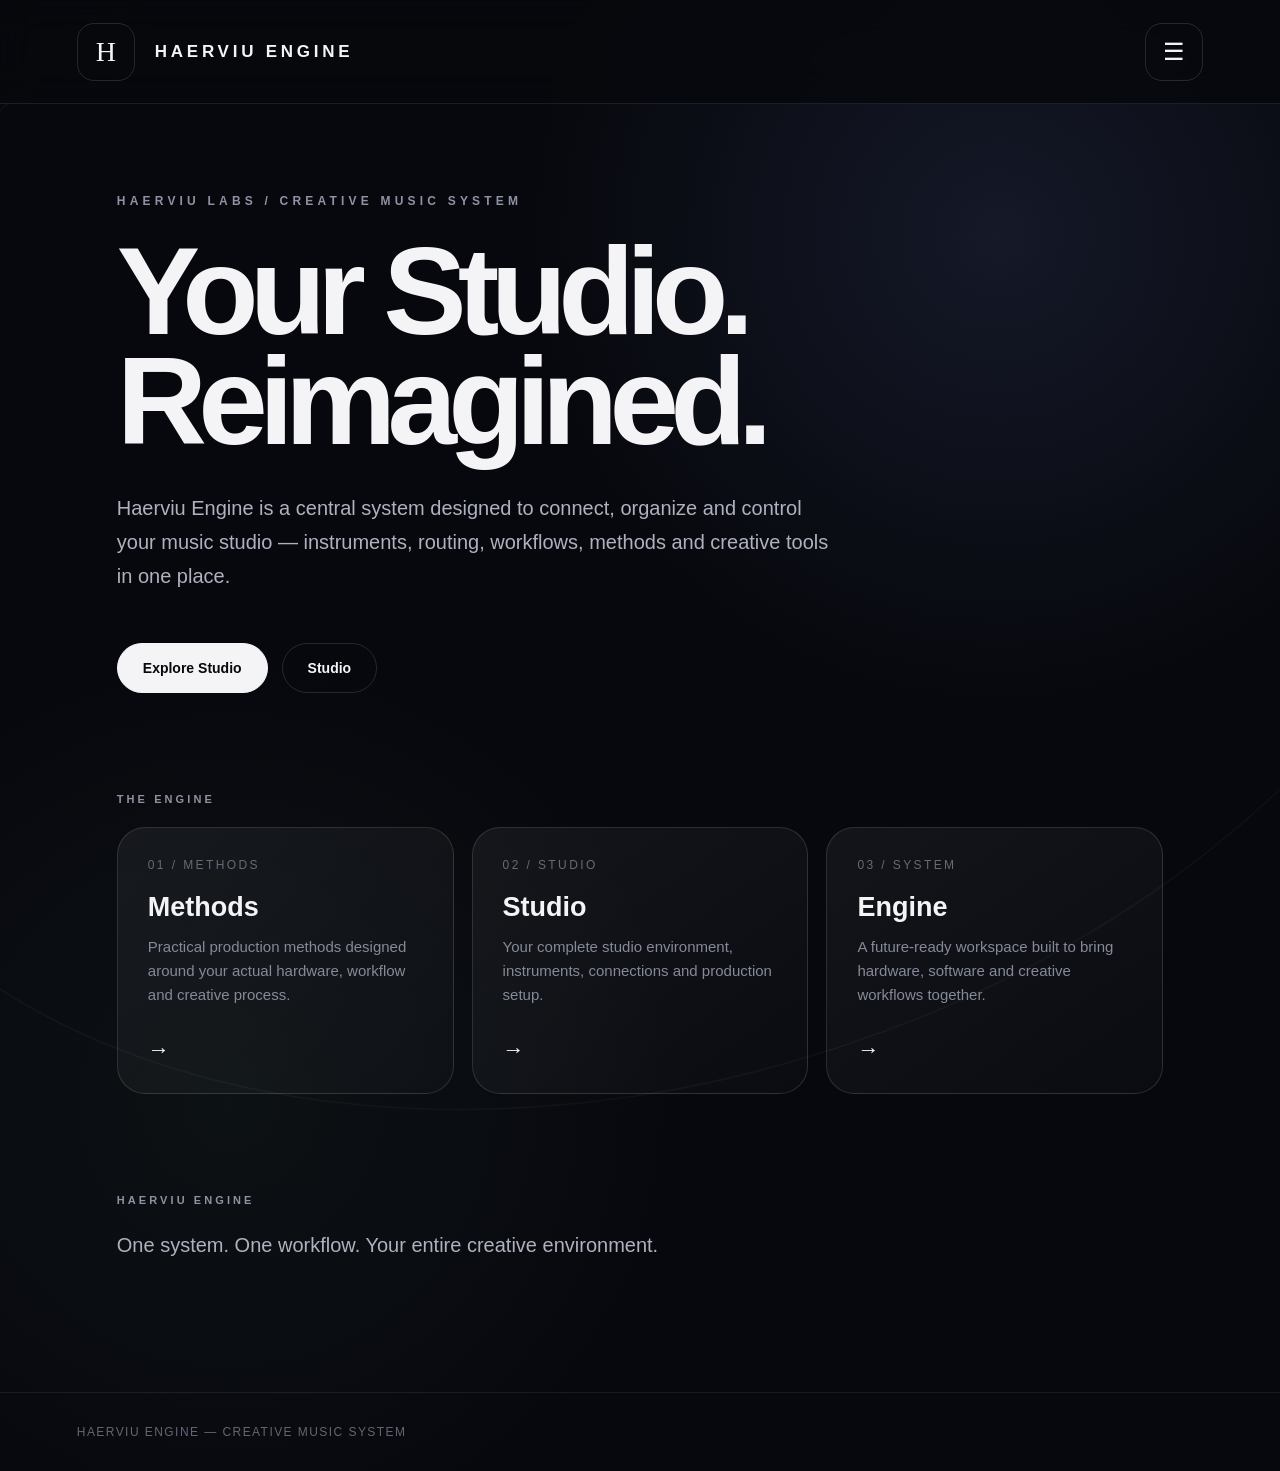
==== commit 3d064996: "Refactor index.html with style and layout updates Updated title and modified styles for various elem" ====
--- a/index.html
+++ b/index.html
@@ -4,7 +4,7 @@
 <meta charset="UTF-8">
 <meta name="viewport" content="width=device-width, initial-scale=1.0">
 
-<title>Haerviu Engine — Studio Setup</title>
+<title>Haerviu Engine</title>
 
 <style>
 
@@ -22,37 +22,28 @@
     padding:0;
 }
 
+html{
+    scroll-behavior:smooth;
+}
+
 body{
     font-family:Inter,-apple-system,BlinkMacSystemFont,"Segoe UI",sans-serif;
-
     background:
-        radial-gradient(
-            circle at 82% 18%,
-            rgba(90,110,180,.13),
-            transparent 28%
-        ),
+        radial-gradient(circle at 78% 16%,rgba(90,110,180,.16),transparent 30%),
+        radial-gradient(circle at 18% 75%,rgba(80,130,110,.08),transparent 30%),
         var(--bg);
-
     color:var(--text);
-
     min-height:100vh;
-
     overflow-x:hidden;
 }
 
 body::before{
     content:"";
-
     position:fixed;
-
     inset:-20%;
-
     border:1px solid rgba(255,255,255,.055);
-
     border-radius:50%;
-
     transform:rotate(-18deg);
-
     pointer-events:none;
 }
 
@@ -61,26 +52,17 @@
     color:inherit;
 }
 
-
-/* HEADER */
-
 header{
     height:104px;
-
     display:flex;
     align-items:center;
     justify-content:space-between;
-
     padding:0 6vw;
-
     border-bottom:1px solid rgba(255,255,255,.09);
-
     position:sticky;
     top:0;
     z-index:10;
-
     background:rgba(7,8,13,.88);
-
     backdrop-filter:blur(18px);
     -webkit-backdrop-filter:blur(18px);
 }
@@ -94,13 +76,10 @@
 .logo{
     width:58px;
     height:58px;
-
     border:1px solid var(--line);
     border-radius:17px;
-
     display:grid;
     place-items:center;
-
     font-family:Georgia,serif;
     font-size:28px;
 }
@@ -114,305 +93,143 @@
 .menu{
     width:58px;
     height:58px;
-
     border:1px solid var(--line);
     border-radius:17px;
-
     display:grid;
     place-items:center;
-
     font-size:24px;
 }
 
-
-/* MAIN */
-
 main{
-    max-width:1100px;
-
+    max-width:1200px;
     margin:auto;
-
-    padding:65px 6vw 120px;
-
+    padding:90px 6vw 130px;
     position:relative;
     z-index:1;
 }
 
-
-/* TOP */
-
 .kicker{
     color:#8e92a2;
-
     letter-spacing:.35em;
-
     font-size:12px;
-
     font-weight:700;
-
-    margin-bottom:25px;
+    margin-bottom:28px;
 }
 
 h1{
-    font-size:clamp(52px,8vw,100px);
-
-    line-height:.9;
-
-    letter-spacing:-.065em;
-
-    margin-bottom:30px;
-}
-
-.intro{
+    font-size:clamp(64px,10vw,125px);
+    line-height:.88;
+    letter-spacing:-.07em;
+    max-width:900px;
+    margin-bottom:35px;
+}
+
+.hero-text{
+    max-width:720px;
     color:#aeb2bf;
-
-    font-size:19px;
-
-    line-height:1.65;
-
-    max-width:680px;
-
-    margin-bottom:45px;
-}
-
-
-/* BACK */
-
-.back{
-    display:inline-block;
-
+    font-size:20px;
+    line-height:1.7;
+    margin-bottom:50px;
+}
+
+.actions{
+    display:flex;
+    flex-wrap:wrap;
+    gap:14px;
+    margin-bottom:100px;
+}
+
+.button{
+    display:inline-flex;
+    align-items:center;
+    justify-content:center;
+    padding:16px 25px;
     border:1px solid var(--line);
-
     border-radius:999px;
-
-    padding:13px 20px;
-
-    color:#d5d7df;
-
-    margin-bottom:50px;
-
+    font-size:14px;
+    font-weight:700;
     transition:.25s ease;
 }
 
-.back:hover{
+.button:hover{
     background:#fff;
     color:#08090d;
-}
-
-
-/* SETUP */
-
-.setup{
-
+    transform:translateY(-2px);
+}
+
+.button.primary{
+    background:#f4f4f7;
+    color:#08090d;
+    border-color:#f4f4f7;
+}
+
+.section-label{
+    color:#8e92a2;
+    font-size:11px;
+    font-weight:800;
+    letter-spacing:.28em;
+    margin-bottom:22px;
+}
+
+.cards{
+    display:grid;
+    grid-template-columns:repeat(3,1fr);
+    gap:18px;
+}
+
+.card{
+    min-height:260px;
     border:1px solid var(--line);
-
-    border-radius:30px;
-
-    overflow:hidden;
-
+    border-radius:28px;
+    padding:30px;
     background:
         linear-gradient(
             145deg,
             rgba(255,255,255,.055),
             rgba(255,255,255,.018)
         );
-}
-
-.setup-head{
-
+    transition:.3s ease;
     display:flex;
-
+    flex-direction:column;
     justify-content:space-between;
-
-    align-items:center;
-
-    padding:30px 34px;
-
-    border-bottom:1px solid var(--line);
-}
-
-.setup-title{
-
-    font-size:24px;
-
-    font-weight:800;
-
-    letter-spacing:.04em;
-}
-
-.online{
-
-    display:flex;
-
-    align-items:center;
-
-    gap:10px;
-
-    color:var(--green);
-
-    font-size:13px;
-
-    font-weight:800;
-
+}
+
+.card:hover{
+    border-color:rgba(255,255,255,.30);
+    transform:translateY(-5px);
+}
+
+.card-number{
+    color:#666b7a;
+    font-size:12px;
     letter-spacing:.2em;
 }
 
-.online-dot{
-
-    width:9px;
-    height:9px;
-
-    background:var(--green);
-
-    border-radius:50%;
-
-    box-shadow:0 0 16px var(--green);
-}
-
-
-/* INSTRUMENT */
-
-.instrument{
-
-    margin:30px 34px;
-
-    min-height:190px;
-
-    border:1px solid var(--line);
-
-    border-radius:24px;
-
-    display:flex;
-
-    align-items:center;
-
-    gap:25px;
-
-    padding:25px;
-
-    background:rgba(255,255,255,.025);
-
-    transition:.3s ease;
-}
-
-.instrument:hover{
-
-    border-color:rgba(255,255,255,.28);
-
-    transform:translateY(-3px);
-}
-
-.instrument-icon{
-
-    width:105px;
-    height:105px;
-
-    flex-shrink:0;
-
-    border:1px solid var(--line);
-
-    border-radius:20px;
-
-    background:
-        linear-gradient(
-            145deg,
-            rgba(255,255,255,.08),
-            rgba(255,255,255,.025)
-        );
-
-    display:grid;
-
-    place-items:center;
-
-    font-size:45px;
-
-    overflow:hidden;
-}
-
-.instrument-icon img{
-
-    width:100%;
-    height:100%;
-
-    object-fit:contain;
-
-    padding:8px;
-
-    display:block;
-}
-
-.instrument-info{
-
-    flex:1;
-}
-
-.instrument-name{
-
-    font-size:26px;
-
-    font-weight:800;
-
-    margin-bottom:7px;
-}
-
-.instrument-type{
-
+.card h2{
+    font-size:27px;
+    margin:20px 0 12px;
+}
+
+.card p{
     color:#858a99;
-
-    font-size:16px;
-
-    margin-bottom:22px;
-}
-
-.connected{
-
-    display:flex;
-
-    align-items:center;
-
-    gap:9px;
-
-    color:var(--green);
-
+    line-height:1.6;
+    font-size:15px;
+}
+
+.card-arrow{
+    margin-top:30px;
+    font-size:22px;
+}
+
+footer{
+    border-top:1px solid rgba(255,255,255,.08);
+    padding:32px 6vw;
+    color:#626674;
     font-size:12px;
-
-    font-weight:800;
-
-    letter-spacing:.18em;
-}
-
-.connected-dot{
-
-    width:8px;
-    height:8px;
-
-    background:var(--green);
-
-    border-radius:50%;
-
-    box-shadow:0 0 13px var(--green);
-}
-
-
-/* FOOTER */
-
-footer{
-
-    border-top:1px solid rgba(255,255,255,.08);
-
-    padding:32px 6vw;
-
-    color:#626674;
-
-    font-size:12px;
-
     letter-spacing:.12em;
 }
 
-
-/* MOBILE */
-
-@media(max-width:700px){
+@media(max-width:800px){
 
     header{
         height:88px;
@@ -435,75 +252,51 @@
     }
 
     main{
-        padding:48px 26px 90px;
+        padding:60px 26px 90px;
     }
 
     h1{
-        font-size:56px;
-    }
-
-    .intro{
+        font-size:64px;
+    }
+
+    .hero-text{
         font-size:17px;
     }
 
-    .setup-head{
-        padding:25px;
-    }
-
-    .setup-title{
-        font-size:20px;
-    }
-
-    .instrument{
-
-        margin:20px;
-
-        min-height:150px;
-
-        padding:20px;
-
-        gap:18px;
-    }
-
-    .instrument-icon{
-
-        width:72px;
-        height:72px;
-
-        border-radius:16px;
-
-        font-size:32px;
-    }
-
-    .instrument-icon img{
-        padding:5px;
-    }
-
-    .instrument-name{
-        font-size:20px;
-    }
-
-    .instrument-type{
-        font-size:14px;
-        margin-bottom:15px;
-    }
-
+    .cards{
+        grid-template-columns:1fr;
+    }
+
+    .card{
+        min-height:220px;
+    }
+}
+
+@media(max-width:480px){
+
+    h1{
+        font-size:54px;
+    }
+
+    .actions{
+        flex-direction:column;
+    }
+
+    .button{
+        width:100%;
+    }
 }
 
 </style>
 </head>
 
-
 <body>
 
-
 <header>
 
 <a class="brand" href="index.html">
 
-    <div class="logo">
-        H
-    </div>
+    <div class="logo">H</div>
 
     <div class="brand-name">
         HAERVIU ENGINE
@@ -518,228 +311,126 @@
 </header>
 
 
-
 <main>
 
-
 <div class="kicker">
-HAERVIU ENGINE / STUDIO SETUP
-</div>
-
+HAERVIU LABS / CREATIVE MUSIC SYSTEM
+</div>
 
 <h1>
-Your Studio.
+Your Studio.<br>
+Reimagined.
 </h1>
 
-
-<p class="intro">
-One central workspace to organize your instruments,
-connections, routing and creative workflow.
+<p class="hero-text">
+Haerviu Engine is a central system designed to connect,
+organize and control your music studio — instruments,
+routing, workflows, methods and creative tools in one place.
 </p>
 
 
-<a class="back" href="studio.html">
-← Back to Studio
-</a>
-
-
-
-<section class="setup">
-
-
-<div class="setup-head">
-
-<div class="setup-title">
-STUDIO SETUP
-</div>
-
-<div class="online">
-
-<span class="online-dot"></span>
-
-ONLINE
-
-</div>
-
-</div>
-
-
-
-<!-- MC-707 -->
-
-<div class="instrument">
-
-<div class="instrument-icon">
-🎛️
-</div>
-
-<div class="instrument-info">
-
-<div class="instrument-name">
-Roland MC-707
-</div>
-
-<div class="instrument-type">
-Groovebox / MIDI / Audio
-</div>
-
-<div class="connected">
-
-<span class="connected-dot"></span>
-
-CONNECTED
-
-</div>
-
-</div>
-
-</div>
-
-
-
-<!-- TR-8S -->
-
-<div class="instrument">
-
-<div class="instrument-icon">
-🥁
-</div>
-
-<div class="instrument-info">
-
-<div class="instrument-name">
-Roland TR-8S
-</div>
-
-<div class="instrument-type">
-Drum Machine
-</div>
-
-<div class="connected">
-
-<span class="connected-dot"></span>
-
-CONNECTED
-
-</div>
-
-</div>
-
-</div>
-
-
-
-<!-- GAIA SH-01 -->
-
-<div class="instrument">
-
-<div class="instrument-icon">
-
-<img
-    src="assets/roland-gaia-sh01.webp"
-    alt="Roland GAIA SH-01"
->
-
-</div>
-
-<div class="instrument-info">
-
-<div class="instrument-name">
-Roland GAIA SH-01
-</div>
-
-<div class="instrument-type">
-Synthesizer / Sound Design / MIDI
-</div>
-
-<div class="connected">
-
-<span class="connected-dot"></span>
-
-READY
-
-</div>
-
-</div>
-
-</div>
-
-
-
-<!-- AKAI FORCE -->
-
-<div class="instrument">
-
-<div class="instrument-icon">
-🎚️
-</div>
-
-<div class="instrument-info">
-
-<div class="instrument-name">
-Akai Force
-</div>
-
-<div class="instrument-type">
-Production / Performance
-</div>
-
-<div class="connected">
-
-<span class="connected-dot"></span>
-
-READY
-
-</div>
-
-</div>
-
-</div>
-
-
-
-<!-- VOCAL CHAIN -->
-
-<div class="instrument">
-
-<div class="instrument-icon">
-🎙️
-</div>
-
-<div class="instrument-info">
-
-<div class="instrument-name">
-Vocal Chain
-</div>
-
-<div class="instrument-type">
-RØDE NT1 / Roland VT-4
-</div>
-
-<div class="connected">
-
-<span class="connected-dot"></span>
-
-READY
-
-</div>
-
-</div>
-
-</div>
+<div class="actions">
+
+<a class="button primary" href="methods.html">
+Explore Studio
+</a>
+
+<a class="button" href="studio.html">
+Studio
+</a>
+
+</div>
+
+
+<div class="section-label">
+THE ENGINE
+</div>
+
+
+<section class="cards">
+
+
+<a class="card" href="methods.html">
+
+<div>
+<div class="card-number">01 / METHODS</div>
+
+<h2>
+Methods
+</h2>
+
+<p>
+Practical production methods designed around your actual
+hardware, workflow and creative process.
+</p>
+</div>
+
+<div class="card-arrow">→</div>
+
+</a>
+
+
+<a class="card" href="studio.html">
+
+<div>
+<div class="card-number">02 / STUDIO</div>
+
+<h2>
+Studio
+</h2>
+
+<p>
+Your complete studio environment, instruments,
+connections and production setup.
+</p>
+</div>
+
+<div class="card-arrow">→</div>
+
+</a>
+
+
+<a class="card" href="#system">
+
+<div>
+<div class="card-number">03 / SYSTEM</div>
+
+<h2>
+Engine
+</h2>
+
+<p>
+A future-ready workspace built to bring hardware,
+software and creative workflows together.
+</p>
+</div>
+
+<div class="card-arrow">→</div>
+
+</a>
 
 
 </section>
 
+
+<section id="system" style="margin-top:100px;">
+
+<div class="section-label">
+HAERVIU ENGINE
+</div>
+
+<p class="hero-text" style="margin-bottom:0;">
+One system. One workflow. Your entire creative environment.
+</p>
+
+</section>
+
 </main>
 
 
 <footer>
-
 HAERVIU ENGINE — CREATIVE MUSIC SYSTEM
-
 </footer>
-
 
 </body>
 </html>
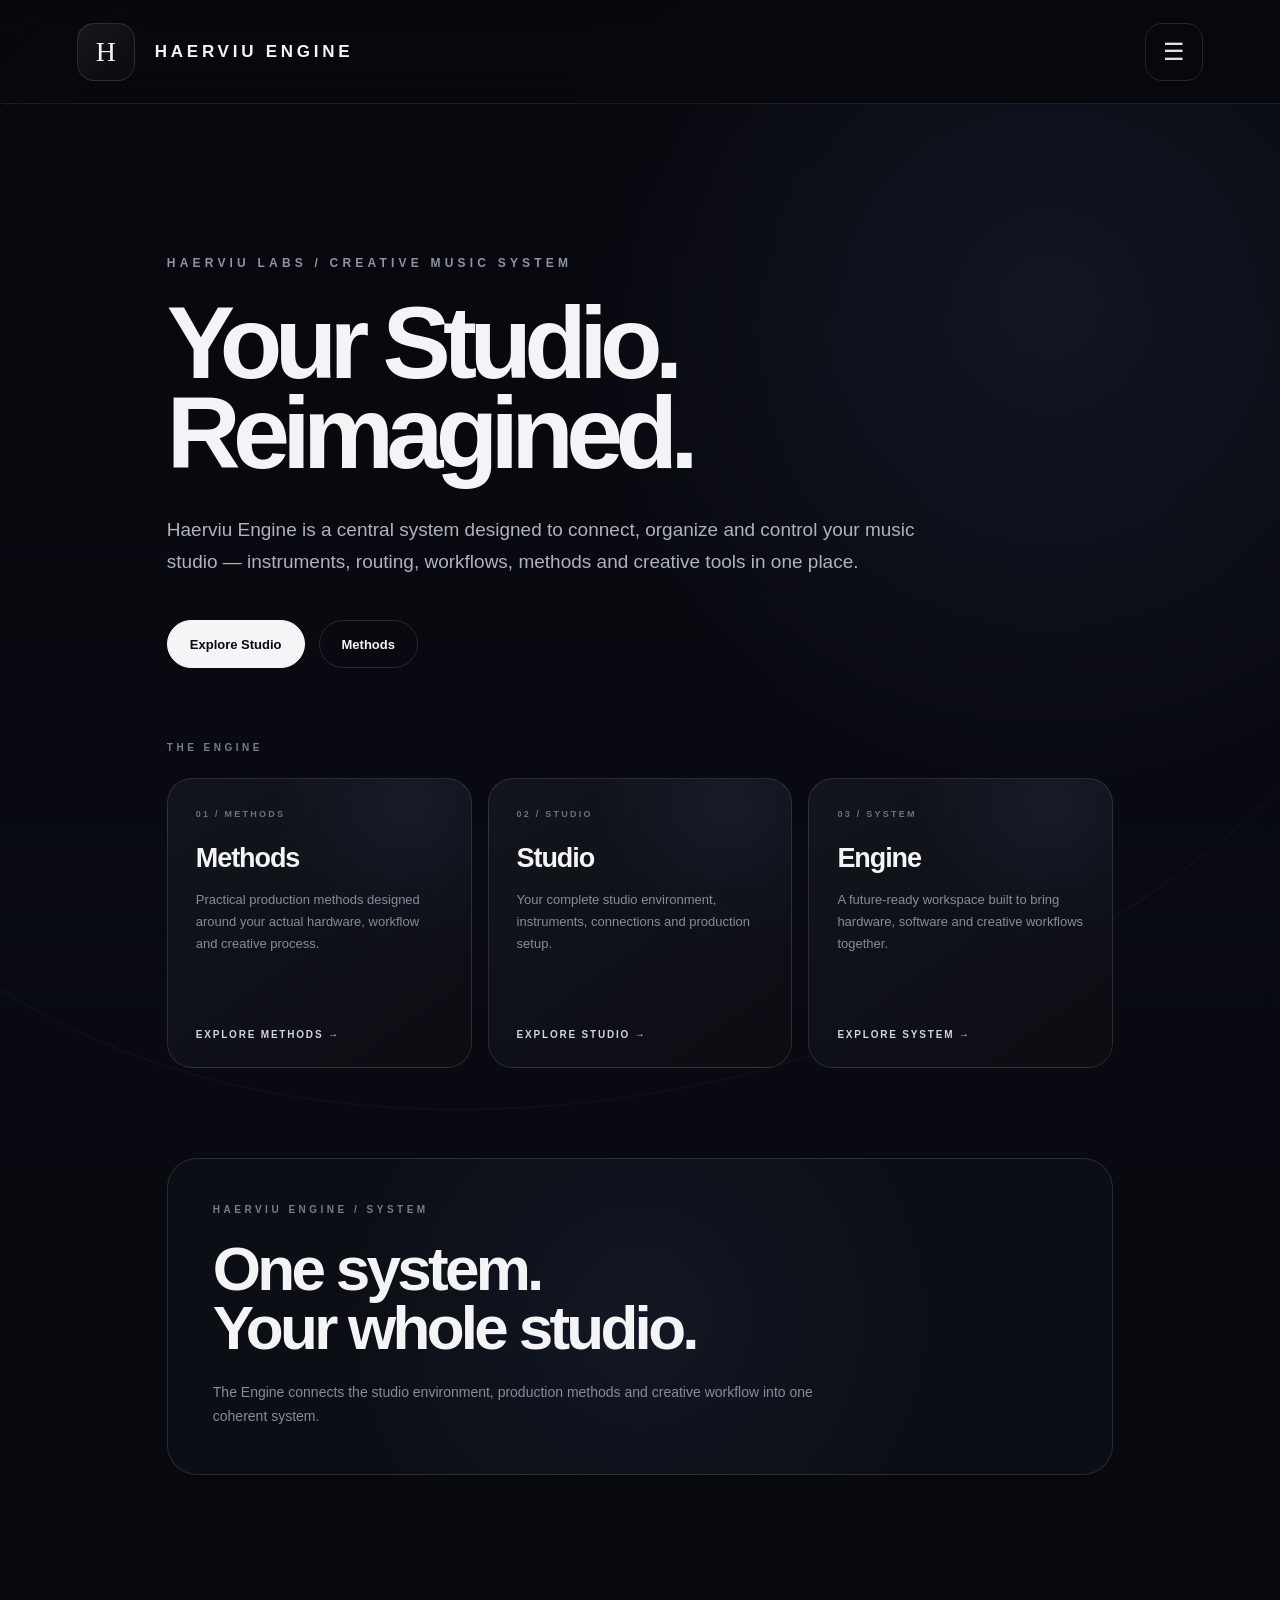
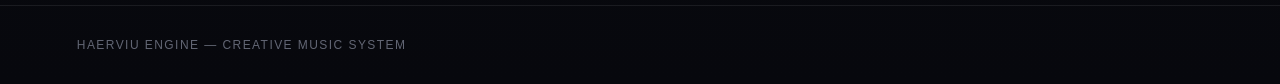
==== commit 807a2595: "Enhance HTML structure and styling Updated title and meta description for SEO. Adjusted various styl" ====
--- a/index.html
+++ b/index.html
@@ -4,16 +4,18 @@
 <meta charset="UTF-8">
 <meta name="viewport" content="width=device-width, initial-scale=1.0">
 
-<title>Haerviu Engine</title>
+<title>Haerviu Engine — Creative Music System</title>
+
+<meta name="description" content="Haerviu Engine — a central system for studio, methods, hardware and creative music workflows.">
 
 <style>
 
 :root{
     --bg:#07080d;
-    --line:rgba(255,255,255,.13);
+    --line:rgba(255,255,255,.12);
     --text:#f4f4f7;
     --muted:#858997;
-    --green:#6ee7a0;
+    --blue:#7383ff;
 }
 
 *{
@@ -27,239 +29,483 @@
 }
 
 body{
-    font-family:Inter,-apple-system,BlinkMacSystemFont,"Segoe UI",sans-serif;
+    min-height:100vh;
+
     background:
-        radial-gradient(circle at 78% 16%,rgba(90,110,180,.16),transparent 30%),
-        radial-gradient(circle at 18% 75%,rgba(80,130,110,.08),transparent 30%),
-        var(--bg);
+        radial-gradient(
+            circle at 82% 18%,
+            rgba(90,110,180,.13),
+            transparent 28%
+        ),
+        linear-gradient(
+            180deg,
+            #07080d,
+            #090b12 55%,
+            #07080d
+        );
+
     color:var(--text);
-    min-height:100vh;
+
+    font-family:
+        Inter,
+        -apple-system,
+        BlinkMacSystemFont,
+        "Segoe UI",
+        sans-serif;
+
     overflow-x:hidden;
 }
 
 body::before{
     content:"";
+
     position:fixed;
+
     inset:-20%;
-    border:1px solid rgba(255,255,255,.055);
+
+    border:1px solid rgba(255,255,255,.045);
+
     border-radius:50%;
+
     transform:rotate(-18deg);
+
     pointer-events:none;
 }
 
 a{
+    color:inherit;
     text-decoration:none;
-    color:inherit;
-}
+}
+
+
+/* HEADER */
 
 header{
     height:104px;
+
     display:flex;
+
     align-items:center;
+
     justify-content:space-between;
+
     padding:0 6vw;
-    border-bottom:1px solid rgba(255,255,255,.09);
+
+    border-bottom:1px solid rgba(255,255,255,.08);
+
     position:sticky;
+
     top:0;
-    z-index:10;
+
+    z-index:20;
+
     background:rgba(7,8,13,.88);
+
     backdrop-filter:blur(18px);
+
     -webkit-backdrop-filter:blur(18px);
 }
 
 .brand{
     display:flex;
+
     align-items:center;
+
     gap:20px;
 }
 
 .logo{
     width:58px;
     height:58px;
+
     border:1px solid var(--line);
+
     border-radius:17px;
+
     display:grid;
+
     place-items:center;
+
     font-family:Georgia,serif;
+
     font-size:28px;
+
+    background:
+        linear-gradient(
+            145deg,
+            rgba(255,255,255,.07),
+            rgba(255,255,255,.015)
+        );
 }
 
 .brand-name{
     font-size:17px;
+
     font-weight:800;
+
     letter-spacing:.22em;
 }
 
 .menu{
     width:58px;
     height:58px;
+
     border:1px solid var(--line);
+
     border-radius:17px;
+
     display:grid;
+
     place-items:center;
+
     font-size:24px;
-}
+
+    color:#dfe2e9;
+}
+
+
+/* MAIN */
 
 main{
-    max-width:1200px;
+    max-width:1100px;
+
     margin:auto;
-    padding:90px 6vw 130px;
+
+    padding:78px 6vw 130px;
+
     position:relative;
+
     z-index:1;
+}
+
+
+/* HERO */
+
+.hero{
+    min-height:560px;
+
+    display:flex;
+
+    align-items:center;
+
+    position:relative;
+}
+
+.hero-content{
+    position:relative;
+
+    z-index:2;
 }
 
 .kicker{
     color:#8e92a2;
+
     letter-spacing:.35em;
+
     font-size:12px;
-    font-weight:700;
+
+    font-weight:800;
+
     margin-bottom:28px;
 }
 
 h1{
-    font-size:clamp(64px,10vw,125px);
+    max-width:900px;
+
+    font-size:clamp(
+        58px,
+        8vw,
+        108px
+    );
+
     line-height:.88;
-    letter-spacing:-.07em;
-    max-width:900px;
-    margin-bottom:35px;
-}
-
-.hero-text{
-    max-width:720px;
+
+    letter-spacing:-.075em;
+
+    font-weight:900;
+}
+
+.description{
+    max-width:760px;
+
+    margin-top:36px;
+
     color:#aeb2bf;
-    font-size:20px;
+
+    font-size:19px;
+
     line-height:1.7;
-    margin-bottom:50px;
 }
 
 .actions{
     display:flex;
+
+    gap:14px;
+
+    margin-top:42px;
+
     flex-wrap:wrap;
-    gap:14px;
-    margin-bottom:100px;
 }
 
 .button{
     display:inline-flex;
+
     align-items:center;
+
     justify-content:center;
-    padding:16px 25px;
+
+    min-height:48px;
+
+    padding:0 22px;
+
     border:1px solid var(--line);
+
     border-radius:999px;
-    font-size:14px;
-    font-weight:700;
+
+    font-size:13px;
+
+    font-weight:800;
+
     transition:.25s ease;
 }
 
+.button.primary{
+    background:#f5f5f7;
+
+    color:#090a0e;
+
+    border-color:#f5f5f7;
+}
+
 .button:hover{
-    background:#fff;
-    color:#08090d;
     transform:translateY(-2px);
-}
-
-.button.primary{
-    background:#f4f4f7;
-    color:#08090d;
-    border-color:#f4f4f7;
-}
+
+    border-color:rgba(255,255,255,.28);
+}
+
+
+/* SECTION */
 
 .section-label{
-    color:#8e92a2;
-    font-size:11px;
+    color:#747c8f;
+
+    letter-spacing:.35em;
+
+    font-size:10px;
+
     font-weight:800;
-    letter-spacing:.28em;
-    margin-bottom:22px;
-}
+
+    margin-bottom:25px;
+}
+
+
+/* CARDS */
 
 .cards{
     display:grid;
-    grid-template-columns:repeat(3,1fr);
-    gap:18px;
+
+    grid-template-columns:
+        repeat(3,1fr);
+
+    gap:16px;
 }
 
 .card{
-    min-height:260px;
+    position:relative;
+
+    min-height:290px;
+
+    padding:
+        30px
+        28px
+        32px;
+
     border:1px solid var(--line);
-    border-radius:28px;
-    padding:30px;
+
+    border-radius:25px;
+
     background:
+        radial-gradient(
+            circle at 80% 10%,
+            rgba(90,105,180,.10),
+            transparent 38%
+        ),
         linear-gradient(
             145deg,
-            rgba(255,255,255,.055),
-            rgba(255,255,255,.018)
+            #12151c,
+            #0b0d13
         );
+
+    overflow:hidden;
+
     transition:.3s ease;
-    display:flex;
-    flex-direction:column;
-    justify-content:space-between;
 }
 
 .card:hover{
-    border-color:rgba(255,255,255,.30);
     transform:translateY(-5px);
+
+    border-color:
+        rgba(255,255,255,.23);
+
+    box-shadow:
+        0 30px 70px rgba(0,0,0,.35);
 }
 
 .card-number{
-    color:#666b7a;
+    color:#687184;
+
+    font-size:9px;
+
+    font-weight:800;
+
+    letter-spacing:.25em;
+}
+
+.card h2{
+    margin-top:24px;
+
+    font-size:27px;
+
+    letter-spacing:-.04em;
+}
+
+.card p{
+    max-width:260px;
+
+    margin-top:15px;
+
+    color:#858c9d;
+
+    font-size:13px;
+
+    line-height:1.7;
+}
+
+.card-link{
+    position:absolute;
+
+    left:28px;
+
+    bottom:27px;
+
+    color:#d0d4dd;
+
+    font-size:10px;
+
+    font-weight:800;
+
+    letter-spacing:.18em;
+
+    text-transform:uppercase;
+}
+
+
+/* SYSTEM */
+
+.system{
+    margin-top:90px;
+
+    padding:45px;
+
+    border:1px solid var(--line);
+
+    border-radius:30px;
+
+    background:
+        radial-gradient(
+            circle at 50% 50%,
+            rgba(90,105,180,.10),
+            transparent 60%
+        ),
+        #0b0e14;
+}
+
+.system h2{
+    font-size:clamp(
+        38px,
+        5vw,
+        62px
+    );
+
+    line-height:.95;
+
+    letter-spacing:-.06em;
+}
+
+.system p{
+    max-width:650px;
+
+    margin-top:22px;
+
+    color:#858c9d;
+
+    line-height:1.75;
+
+    font-size:14px;
+}
+
+
+/* FOOTER */
+
+footer{
+    border-top:
+        1px solid
+        rgba(255,255,255,.08);
+
+    padding:32px 6vw;
+
+    color:#626674;
+
     font-size:12px;
-    letter-spacing:.2em;
-}
-
-.card h2{
-    font-size:27px;
-    margin:20px 0 12px;
-}
-
-.card p{
-    color:#858a99;
-    line-height:1.6;
-    font-size:15px;
-}
-
-.card-arrow{
-    margin-top:30px;
-    font-size:22px;
-}
-
-footer{
-    border-top:1px solid rgba(255,255,255,.08);
-    padding:32px 6vw;
-    color:#626674;
-    font-size:12px;
+
     letter-spacing:.12em;
 }
+
+
+/* TABLET / MOBILE */
 
 @media(max-width:800px){
 
     header{
         height:88px;
+
         padding:0 26px;
     }
 
-    .logo{
+    .logo,
+    .menu{
         width:50px;
+
         height:50px;
     }
 
     .brand-name{
         font-size:14px;
+
         letter-spacing:.18em;
     }
 
-    .menu{
-        width:50px;
-        height:50px;
-    }
-
     main{
-        padding:60px 26px 90px;
+        padding:
+            55px
+            26px
+            90px;
+    }
+
+    .hero{
+        min-height:500px;
     }
 
     h1{
-        font-size:64px;
-    }
-
-    .hero-text{
+        font-size:
+            clamp(
+                55px,
+                14vw,
+                90px
+            );
+    }
+
+    .description{
         font-size:17px;
     }
 
@@ -268,18 +514,29 @@
     }
 
     .card{
-        min-height:220px;
-    }
-}
+        min-height:250px;
+    }
+
+    .system{
+        padding:30px 24px;
+    }
+}
+
+
+/* SMALL MOBILE */
 
 @media(max-width:480px){
 
-    h1{
-        font-size:54px;
+    .brand-name{
+        font-size:11px;
+
+        letter-spacing:.16em;
     }
 
     .actions{
         flex-direction:column;
+
+        align-items:stretch;
     }
 
     .button{
@@ -290,39 +547,53 @@
 </style>
 </head>
 
+
 <body>
 
+
 <header>
 
 <a class="brand" href="index.html">
 
-    <div class="logo">H</div>
-
-    <div class="brand-name">
-        HAERVIU ENGINE
-    </div>
+<div class="logo">
+H
+</div>
+
+<div class="brand-name">
+HAERVIU ENGINE
+</div>
 
 </a>
 
-<div class="menu">
-    ☰
+
+<div class="menu" aria-hidden="true">
+☰
 </div>
 
 </header>
 
 
+
 <main>
+
+
+<section class="hero">
+
+<div class="hero-content">
+
 
 <div class="kicker">
 HAERVIU LABS / CREATIVE MUSIC SYSTEM
 </div>
+
 
 <h1>
 Your Studio.<br>
 Reimagined.
 </h1>
 
-<p class="hero-text">
+
+<p class="description">
 Haerviu Engine is a central system designed to connect,
 organize and control your music studio — instruments,
 routing, workflows, methods and creative tools in one place.
@@ -331,15 +602,31 @@
 
 <div class="actions">
 
-<a class="button primary" href="methods.html">
+<a
+class="button primary"
+href="studio.html"
+>
 Explore Studio
 </a>
 
-<a class="button" href="studio.html">
-Studio
+
+<a
+class="button"
+href="methods.html"
+>
+Methods
 </a>
 
 </div>
+
+
+</div>
+
+</section>
+
+
+
+<section id="engine">
 
 
 <div class="section-label">
@@ -347,90 +634,129 @@
 </div>
 
 
-<section class="cards">
-
-
-<a class="card" href="methods.html">
-
-<div>
-<div class="card-number">01 / METHODS</div>
+<div class="cards">
+
+
+<a
+class="card"
+href="methods.html"
+>
+
+<div class="card-number">
+01 / METHODS
+</div>
 
 <h2>
 Methods
 </h2>
 
 <p>
-Practical production methods designed around your actual
-hardware, workflow and creative process.
+Practical production methods designed around
+your actual hardware, workflow and creative process.
 </p>
-</div>
-
-<div class="card-arrow">→</div>
+
+<span class="card-link">
+Explore Methods →
+</span>
 
 </a>
 
 
-<a class="card" href="studio.html">
-
-<div>
-<div class="card-number">02 / STUDIO</div>
+
+<a
+class="card"
+href="studio.html"
+>
+
+<div class="card-number">
+02 / STUDIO
+</div>
 
 <h2>
 Studio
 </h2>
 
 <p>
-Your complete studio environment, instruments,
-connections and production setup.
+Your complete studio environment,
+instruments, connections and production setup.
 </p>
-</div>
-
-<div class="card-arrow">→</div>
+
+<span class="card-link">
+Explore Studio →
+</span>
 
 </a>
 
 
-<a class="card" href="#system">
-
-<div>
-<div class="card-number">03 / SYSTEM</div>
+
+<a
+class="card"
+href="#system"
+>
+
+<div class="card-number">
+03 / SYSTEM
+</div>
 
 <h2>
 Engine
 </h2>
 
 <p>
-A future-ready workspace built to bring hardware,
-software and creative workflows together.
+A future-ready workspace built to bring
+hardware, software and creative workflows together.
 </p>
-</div>
-
-<div class="card-arrow">→</div>
+
+<span class="card-link">
+Explore System →
+</span>
 
 </a>
 
 
+</div>
+
 </section>
 
 
-<section id="system" style="margin-top:100px;">
+
+<section
+class="system"
+id="system"
+>
+
 
 <div class="section-label">
-HAERVIU ENGINE
-</div>
-
-<p class="hero-text" style="margin-bottom:0;">
-One system. One workflow. Your entire creative environment.
+HAERVIU ENGINE / SYSTEM
+</div>
+
+
+<h2>
+One system.<br>
+Your whole studio.
+</h2>
+
+
+<p>
+The Engine connects the studio environment,
+production methods and creative workflow into
+one coherent system.
 </p>
 
+
 </section>
 
+
 </main>
 
 
+
 <footer>
+
 HAERVIU ENGINE — CREATIVE MUSIC SYSTEM
+
 </footer>
+
 
 </body>
 </html>
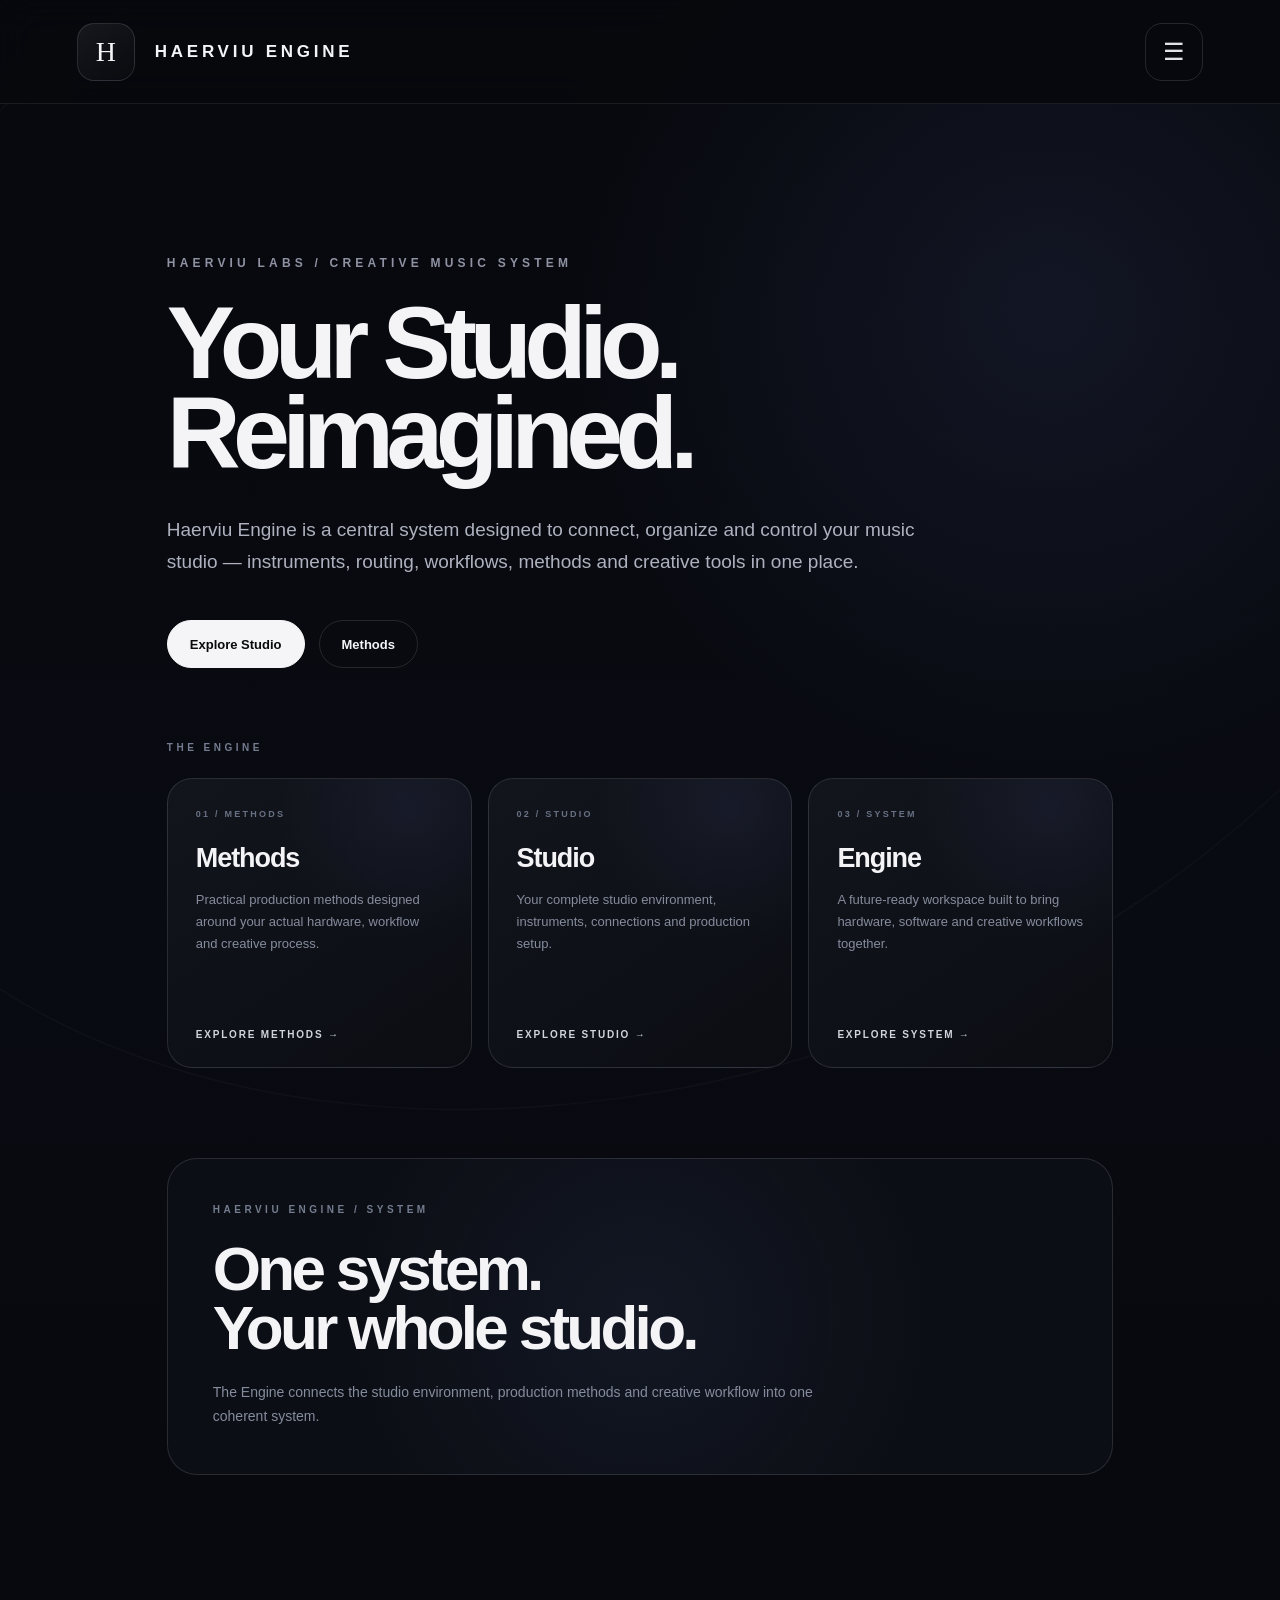
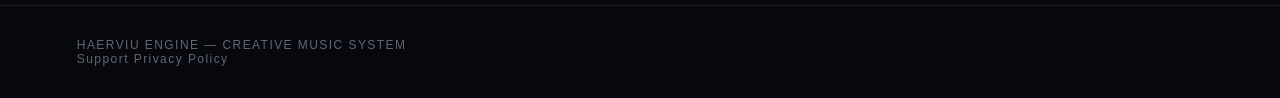
==== commit 44aa555b: "Update footer with additional links and content" ====
--- a/index.html
+++ b/index.html
@@ -752,11 +752,13 @@
 
 
 <footer>
-
-HAERVIU ENGINE — CREATIVE MUSIC SYSTEM
-
+    <div>HAERVIU ENGINE — CREATIVE MUSIC SYSTEM</div>
+
+    <div class="footer-links">
+        <a href="support.html">Support</a>
+        <a href="privacy.html">Privacy Policy</a>
+    </div>
 </footer>
-
 
 </body>
 </html>
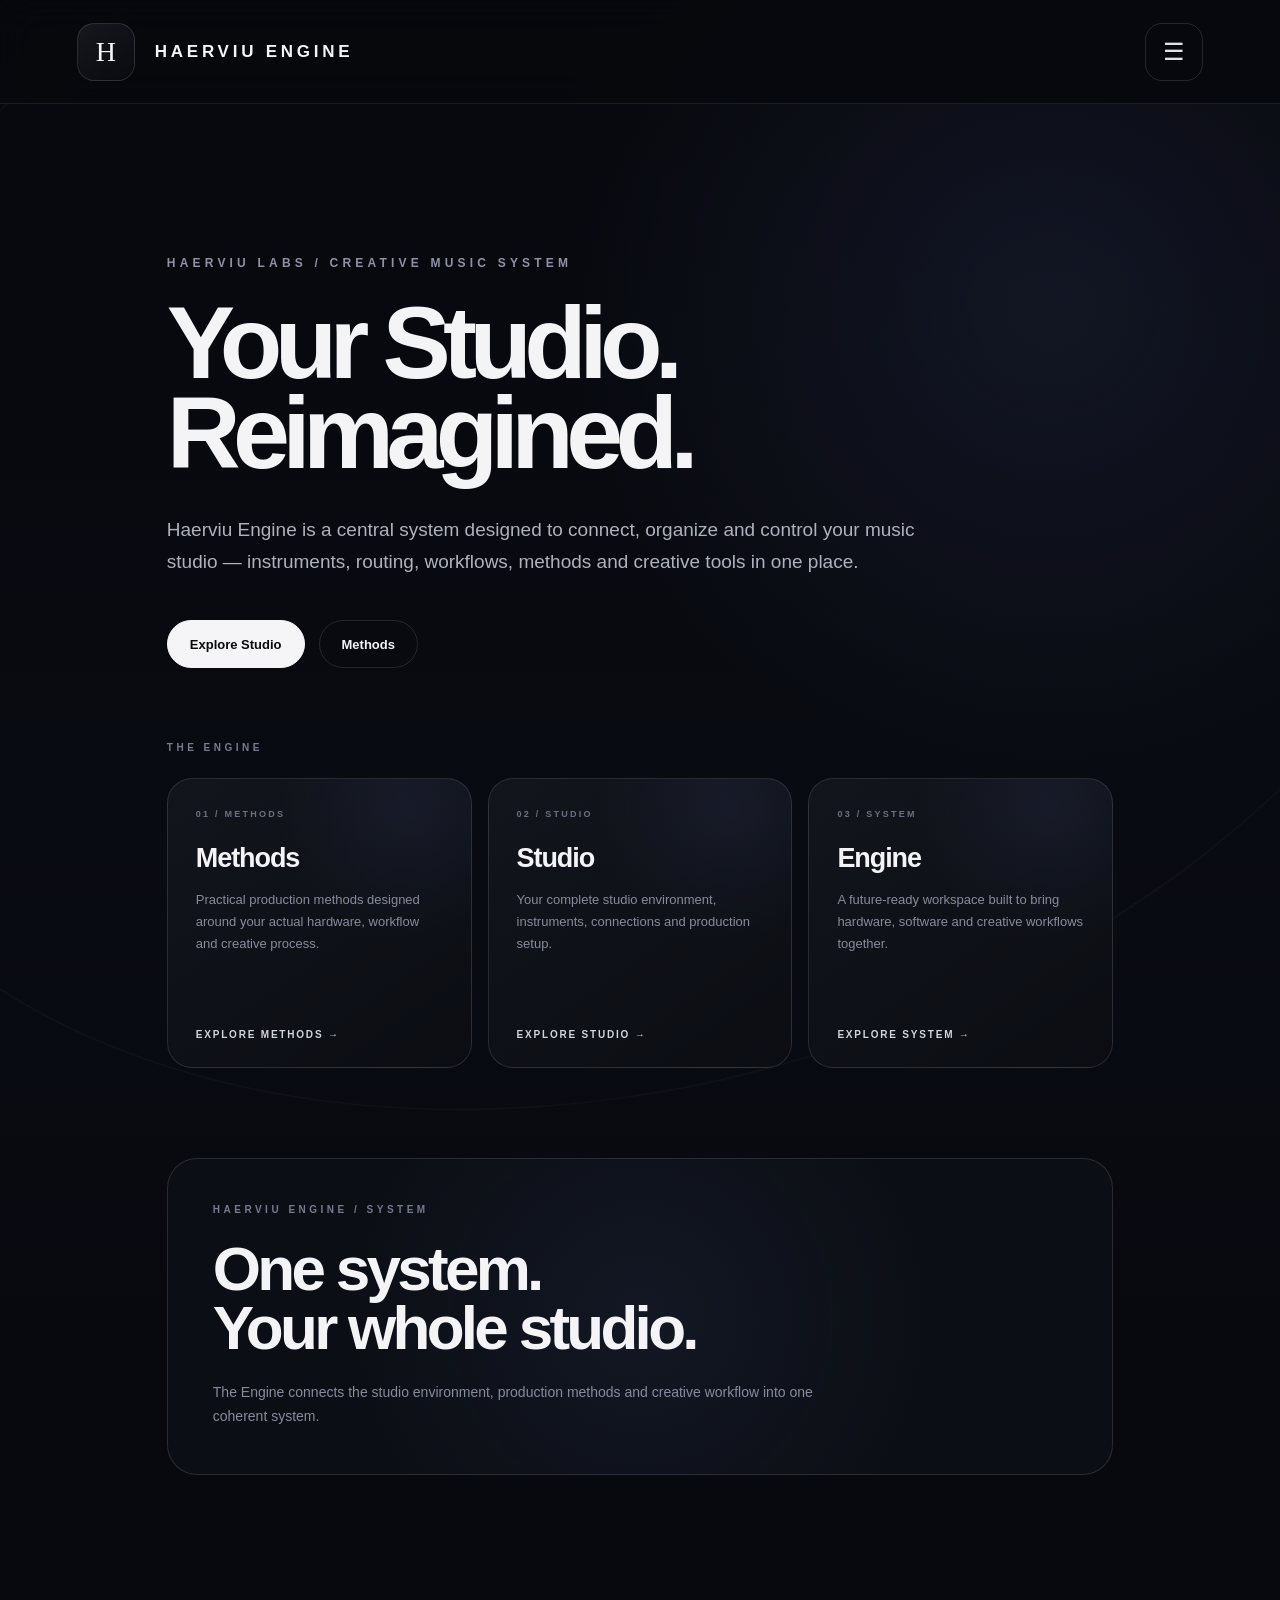
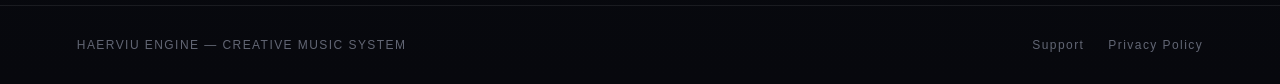
==== commit 53a6718f: "Refactor styles and add menu toggle functionality Refactor CSS styles for body, header, and navigati" ====
--- a/index.html
+++ b/index.html
@@ -30,45 +30,21 @@
 
 body{
     min-height:100vh;
-
     background:
-        radial-gradient(
-            circle at 82% 18%,
-            rgba(90,110,180,.13),
-            transparent 28%
-        ),
-        linear-gradient(
-            180deg,
-            #07080d,
-            #090b12 55%,
-            #07080d
-        );
-
+        radial-gradient(circle at 82% 18%, rgba(90,110,180,.13), transparent 28%),
+        linear-gradient(180deg, #07080d, #090b12 55%, #07080d);
     color:var(--text);
-
-    font-family:
-        Inter,
-        -apple-system,
-        BlinkMacSystemFont,
-        "Segoe UI",
-        sans-serif;
-
+    font-family:Inter,-apple-system,BlinkMacSystemFont,"Segoe UI",sans-serif;
     overflow-x:hidden;
 }
 
 body::before{
     content:"";
-
     position:fixed;
-
     inset:-20%;
-
     border:1px solid rgba(255,255,255,.045);
-
     border-radius:50%;
-
     transform:rotate(-18deg);
-
     pointer-events:none;
 }
 
@@ -77,419 +53,336 @@
     text-decoration:none;
 }
 
-
 /* HEADER */
 
 header{
     height:104px;
-
-    display:flex;
-
+    display:flex;
     align-items:center;
-
     justify-content:space-between;
-
     padding:0 6vw;
-
     border-bottom:1px solid rgba(255,255,255,.08);
-
     position:sticky;
-
     top:0;
-
-    z-index:20;
-
+    z-index:100;
     background:rgba(7,8,13,.88);
-
     backdrop-filter:blur(18px);
-
     -webkit-backdrop-filter:blur(18px);
 }
 
 .brand{
     display:flex;
-
     align-items:center;
-
     gap:20px;
+    position:relative;
+    z-index:102;
 }
 
 .logo{
     width:58px;
     height:58px;
-
     border:1px solid var(--line);
-
     border-radius:17px;
-
     display:grid;
-
     place-items:center;
-
     font-family:Georgia,serif;
-
     font-size:28px;
-
-    background:
-        linear-gradient(
-            145deg,
-            rgba(255,255,255,.07),
-            rgba(255,255,255,.015)
-        );
+    background:linear-gradient(145deg,rgba(255,255,255,.07),rgba(255,255,255,.015));
 }
 
 .brand-name{
     font-size:17px;
-
     font-weight:800;
-
     letter-spacing:.22em;
 }
+
+/* MENU BUTTON */
 
 .menu{
     width:58px;
     height:58px;
-
     border:1px solid var(--line);
-
     border-radius:17px;
-
     display:grid;
-
     place-items:center;
-
     font-size:24px;
-
     color:#dfe2e9;
-}
-
+    background:transparent;
+    cursor:pointer;
+    position:relative;
+    z-index:102;
+}
+
+/* NAVIGATION PANEL */
+
+.nav-links{
+    position:fixed;
+    top:104px;
+    right:0;
+    width:min(420px,100%);
+    height:calc(100vh - 104px);
+    background:rgba(9,11,18,.98);
+    backdrop-filter:blur(20px);
+    -webkit-backdrop-filter:blur(20px);
+
+    display:flex;
+    flex-direction:column;
+    align-items:flex-start;
+
+    padding:55px 8vw;
+    gap:28px;
+
+    transform:translateX(100%);
+    transition:transform .35s ease;
+
+    border-left:1px solid var(--line);
+    z-index:101;
+}
+
+.nav-links.open{
+    transform:translateX(0);
+}
+
+.nav-links a{
+    font-size:clamp(26px,4vw,42px);
+    font-weight:700;
+    letter-spacing:-.03em;
+    color:#dfe2e9;
+    transition:.2s ease;
+}
+
+.nav-links a:hover{
+    color:white;
+    transform:translateX(8px);
+}
 
 /* MAIN */
 
 main{
     max-width:1100px;
-
     margin:auto;
-
     padding:78px 6vw 130px;
-
     position:relative;
-
     z-index:1;
 }
-
 
 /* HERO */
 
 .hero{
     min-height:560px;
-
-    display:flex;
-
+    display:flex;
     align-items:center;
-
     position:relative;
 }
 
 .hero-content{
     position:relative;
-
     z-index:2;
 }
 
 .kicker{
     color:#8e92a2;
-
     letter-spacing:.35em;
-
     font-size:12px;
-
     font-weight:800;
-
     margin-bottom:28px;
 }
 
 h1{
     max-width:900px;
-
-    font-size:clamp(
-        58px,
-        8vw,
-        108px
-    );
-
+    font-size:clamp(58px,8vw,108px);
     line-height:.88;
-
     letter-spacing:-.075em;
-
     font-weight:900;
 }
 
 .description{
     max-width:760px;
-
     margin-top:36px;
-
     color:#aeb2bf;
-
     font-size:19px;
-
     line-height:1.7;
 }
 
 .actions{
     display:flex;
-
     gap:14px;
-
     margin-top:42px;
-
     flex-wrap:wrap;
 }
 
 .button{
     display:inline-flex;
-
     align-items:center;
-
     justify-content:center;
-
     min-height:48px;
-
     padding:0 22px;
-
     border:1px solid var(--line);
-
     border-radius:999px;
-
     font-size:13px;
-
     font-weight:800;
-
     transition:.25s ease;
 }
 
 .button.primary{
     background:#f5f5f7;
-
     color:#090a0e;
-
     border-color:#f5f5f7;
 }
 
 .button:hover{
     transform:translateY(-2px);
-
     border-color:rgba(255,255,255,.28);
 }
-
 
 /* SECTION */
 
 .section-label{
     color:#747c8f;
-
     letter-spacing:.35em;
-
     font-size:10px;
-
     font-weight:800;
-
     margin-bottom:25px;
 }
-
 
 /* CARDS */
 
 .cards{
     display:grid;
-
-    grid-template-columns:
-        repeat(3,1fr);
-
+    grid-template-columns:repeat(3,1fr);
     gap:16px;
 }
 
 .card{
     position:relative;
-
     min-height:290px;
-
-    padding:
-        30px
-        28px
-        32px;
-
+    padding:30px 28px 32px;
     border:1px solid var(--line);
-
     border-radius:25px;
-
     background:
-        radial-gradient(
-            circle at 80% 10%,
-            rgba(90,105,180,.10),
-            transparent 38%
-        ),
-        linear-gradient(
-            145deg,
-            #12151c,
-            #0b0d13
-        );
-
+        radial-gradient(circle at 80% 10%,rgba(90,105,180,.10),transparent 38%),
+        linear-gradient(145deg,#12151c,#0b0d13);
     overflow:hidden;
-
     transition:.3s ease;
 }
 
 .card:hover{
     transform:translateY(-5px);
-
-    border-color:
-        rgba(255,255,255,.23);
-
-    box-shadow:
-        0 30px 70px rgba(0,0,0,.35);
+    border-color:rgba(255,255,255,.23);
+    box-shadow:0 30px 70px rgba(0,0,0,.35);
 }
 
 .card-number{
     color:#687184;
-
     font-size:9px;
-
     font-weight:800;
-
     letter-spacing:.25em;
 }
 
 .card h2{
     margin-top:24px;
-
     font-size:27px;
-
     letter-spacing:-.04em;
 }
 
 .card p{
     max-width:260px;
-
     margin-top:15px;
-
     color:#858c9d;
-
     font-size:13px;
-
     line-height:1.7;
 }
 
 .card-link{
     position:absolute;
-
     left:28px;
-
     bottom:27px;
-
     color:#d0d4dd;
-
     font-size:10px;
-
     font-weight:800;
-
     letter-spacing:.18em;
-
     text-transform:uppercase;
 }
-
 
 /* SYSTEM */
 
 .system{
     margin-top:90px;
-
     padding:45px;
-
     border:1px solid var(--line);
-
     border-radius:30px;
-
     background:
-        radial-gradient(
-            circle at 50% 50%,
-            rgba(90,105,180,.10),
-            transparent 60%
-        ),
+        radial-gradient(circle at 50% 50%,rgba(90,105,180,.10),transparent 60%),
         #0b0e14;
 }
 
 .system h2{
-    font-size:clamp(
-        38px,
-        5vw,
-        62px
-    );
-
+    font-size:clamp(38px,5vw,62px);
     line-height:.95;
-
     letter-spacing:-.06em;
 }
 
 .system p{
     max-width:650px;
-
     margin-top:22px;
-
     color:#858c9d;
-
     line-height:1.75;
-
     font-size:14px;
 }
 
-
 /* FOOTER */
 
 footer{
-    border-top:
-        1px solid
-        rgba(255,255,255,.08);
-
+    border-top:1px solid rgba(255,255,255,.08);
     padding:32px 6vw;
-
     color:#626674;
-
     font-size:12px;
-
     letter-spacing:.12em;
-}
-
-
-/* TABLET / MOBILE */
+
+    display:flex;
+    justify-content:space-between;
+    align-items:center;
+    gap:25px;
+}
+
+.footer-links{
+    display:flex;
+    gap:24px;
+}
+
+.footer-links a:hover{
+    color:#fff;
+}
+
+/* MOBILE */
 
 @media(max-width:800px){
 
     header{
         height:88px;
-
         padding:0 26px;
     }
 
     .logo,
     .menu{
         width:50px;
-
         height:50px;
     }
 
     .brand-name{
         font-size:14px;
-
         letter-spacing:.18em;
     }
 
+    .nav-links{
+        top:88px;
+        height:calc(100vh - 88px);
+        width:100%;
+        padding:50px 26px;
+    }
+
     main{
-        padding:
-            55px
-            26px
-            90px;
+        padding:55px 26px 90px;
     }
 
     .hero{
@@ -497,12 +390,7 @@
     }
 
     h1{
-        font-size:
-            clamp(
-                55px,
-                14vw,
-                90px
-            );
+        font-size:clamp(55px,14vw,90px);
     }
 
     .description{
@@ -520,22 +408,22 @@
     .system{
         padding:30px 24px;
     }
-}
-
-
-/* SMALL MOBILE */
+
+    footer{
+        flex-direction:column;
+        align-items:flex-start;
+    }
+}
 
 @media(max-width:480px){
 
     .brand-name{
         font-size:11px;
-
         letter-spacing:.16em;
     }
 
     .actions{
         flex-direction:column;
-
         align-items:stretch;
     }
 
@@ -547,51 +435,44 @@
 </style>
 </head>
 
-
 <body>
 
-
 <header>
 
 <a class="brand" href="index.html">
-
-<div class="logo">
-H
-</div>
-
-<div class="brand-name">
-HAERVIU ENGINE
-</div>
-
+    <div class="logo">H</div>
+    <div class="brand-name">HAERVIU ENGINE</div>
 </a>
 
-
-<div class="menu" aria-hidden="true">
+<button class="menu" aria-label="Open navigation" aria-expanded="false">
 ☰
-</div>
+</button>
+
+<nav class="nav-links">
+    <a href="index.html">Home</a>
+    <a href="studio.html">Studio</a>
+    <a href="methods.html">Methods</a>
+    <a href="setup.html">Setup</a>
+    <a href="support.html">Support</a>
+    <a href="privacy.html">Privacy Policy</a>
+</nav>
 
 </header>
 
-
-
 <main>
 
-
 <section class="hero">
 
 <div class="hero-content">
-
 
 <div class="kicker">
 HAERVIU LABS / CREATIVE MUSIC SYSTEM
 </div>
-
 
 <h1>
 Your Studio.<br>
 Reimagined.
 </h1>
-
 
 <p class="description">
 Haerviu Engine is a central system designed to connect,
@@ -599,143 +480,58 @@
 routing, workflows, methods and creative tools in one place.
 </p>
 
-
 <div class="actions">
-
-<a
-class="button primary"
-href="studio.html"
->
-Explore Studio
-</a>
-
-
-<a
-class="button"
-href="methods.html"
->
-Methods
-</a>
-
+    <a class="button primary" href="studio.html">Explore Studio</a>
+    <a class="button" href="methods.html">Methods</a>
 </div>
 
-
 </div>
 
 </section>
 
-
-
 <section id="engine">
-
 
 <div class="section-label">
 THE ENGINE
 </div>
 
-
 <div class="cards">
 
-
-<a
-class="card"
-href="methods.html"
->
-
-<div class="card-number">
-01 / METHODS
+<a class="card" href="methods.html">
+    <div class="card-number">01 / METHODS</div>
+    <h2>Methods</h2>
+    <p>Practical production methods designed around your actual hardware, workflow and creative process.</p>
+    <span class="card-link">Explore Methods →</span>
+</a>
+
+<a class="card" href="studio.html">
+    <div class="card-number">02 / STUDIO</div>
+    <h2>Studio</h2>
+    <p>Your complete studio environment, instruments, connections and production setup.</p>
+    <span class="card-link">Explore Studio →</span>
+</a>
+
+<a class="card" href="#system">
+    <div class="card-number">03 / SYSTEM</div>
+    <h2>Engine</h2>
+    <p>A future-ready workspace built to bring hardware, software and creative workflows together.</p>
+    <span class="card-link">Explore System →</span>
+</a>
+
 </div>
 
-<h2>
-Methods
-</h2>
-
-<p>
-Practical production methods designed around
-your actual hardware, workflow and creative process.
-</p>
-
-<span class="card-link">
-Explore Methods →
-</span>
-
-</a>
-
-
-
-<a
-class="card"
-href="studio.html"
->
-
-<div class="card-number">
-02 / STUDIO
-</div>
-
-<h2>
-Studio
-</h2>
-
-<p>
-Your complete studio environment,
-instruments, connections and production setup.
-</p>
-
-<span class="card-link">
-Explore Studio →
-</span>
-
-</a>
-
-
-
-<a
-class="card"
-href="#system"
->
-
-<div class="card-number">
-03 / SYSTEM
-</div>
-
-<h2>
-Engine
-</h2>
-
-<p>
-A future-ready workspace built to bring
-hardware, software and creative workflows together.
-</p>
-
-<span class="card-link">
-Explore System →
-</span>
-
-</a>
-
-
-</div>
-
 </section>
 
-
-
-<section
-class="system"
-id="system"
->
-
+<section class="system" id="system">
 
 <div class="section-label">
 HAERVIU ENGINE / SYSTEM
 </div>
-
 
 <h2>
 One system.<br>
 Your whole studio.
 </h2>
-
 
 <p>
 The Engine connects the studio environment,
@@ -743,13 +539,9 @@
 one coherent system.
 </p>
 
-
 </section>
 
-
 </main>
-
-
 
 <footer>
     <div>HAERVIU ENGINE — CREATIVE MUSIC SYSTEM</div>
@@ -760,5 +552,41 @@
     </div>
 </footer>
 
+<script>
+document.addEventListener("DOMContentLoaded", () => {
+
+    const menuButton = document.querySelector(".menu");
+    const navLinks = document.querySelector(".nav-links");
+
+    if (menuButton && navLinks) {
+
+        menuButton.addEventListener("click", () => {
+
+            navLinks.classList.toggle("open");
+
+            const isOpen = navLinks.classList.contains("open");
+
+            menuButton.textContent = isOpen ? "✕" : "☰";
+            menuButton.setAttribute("aria-expanded", isOpen);
+
+        });
+
+        navLinks.querySelectorAll("a").forEach((link) => {
+
+            link.addEventListener("click", () => {
+
+                navLinks.classList.remove("open");
+                menuButton.textContent = "☰";
+                menuButton.setAttribute("aria-expanded", "false");
+
+            });
+
+        });
+
+    }
+
+});
+</script>
+
 </body>
 </html>
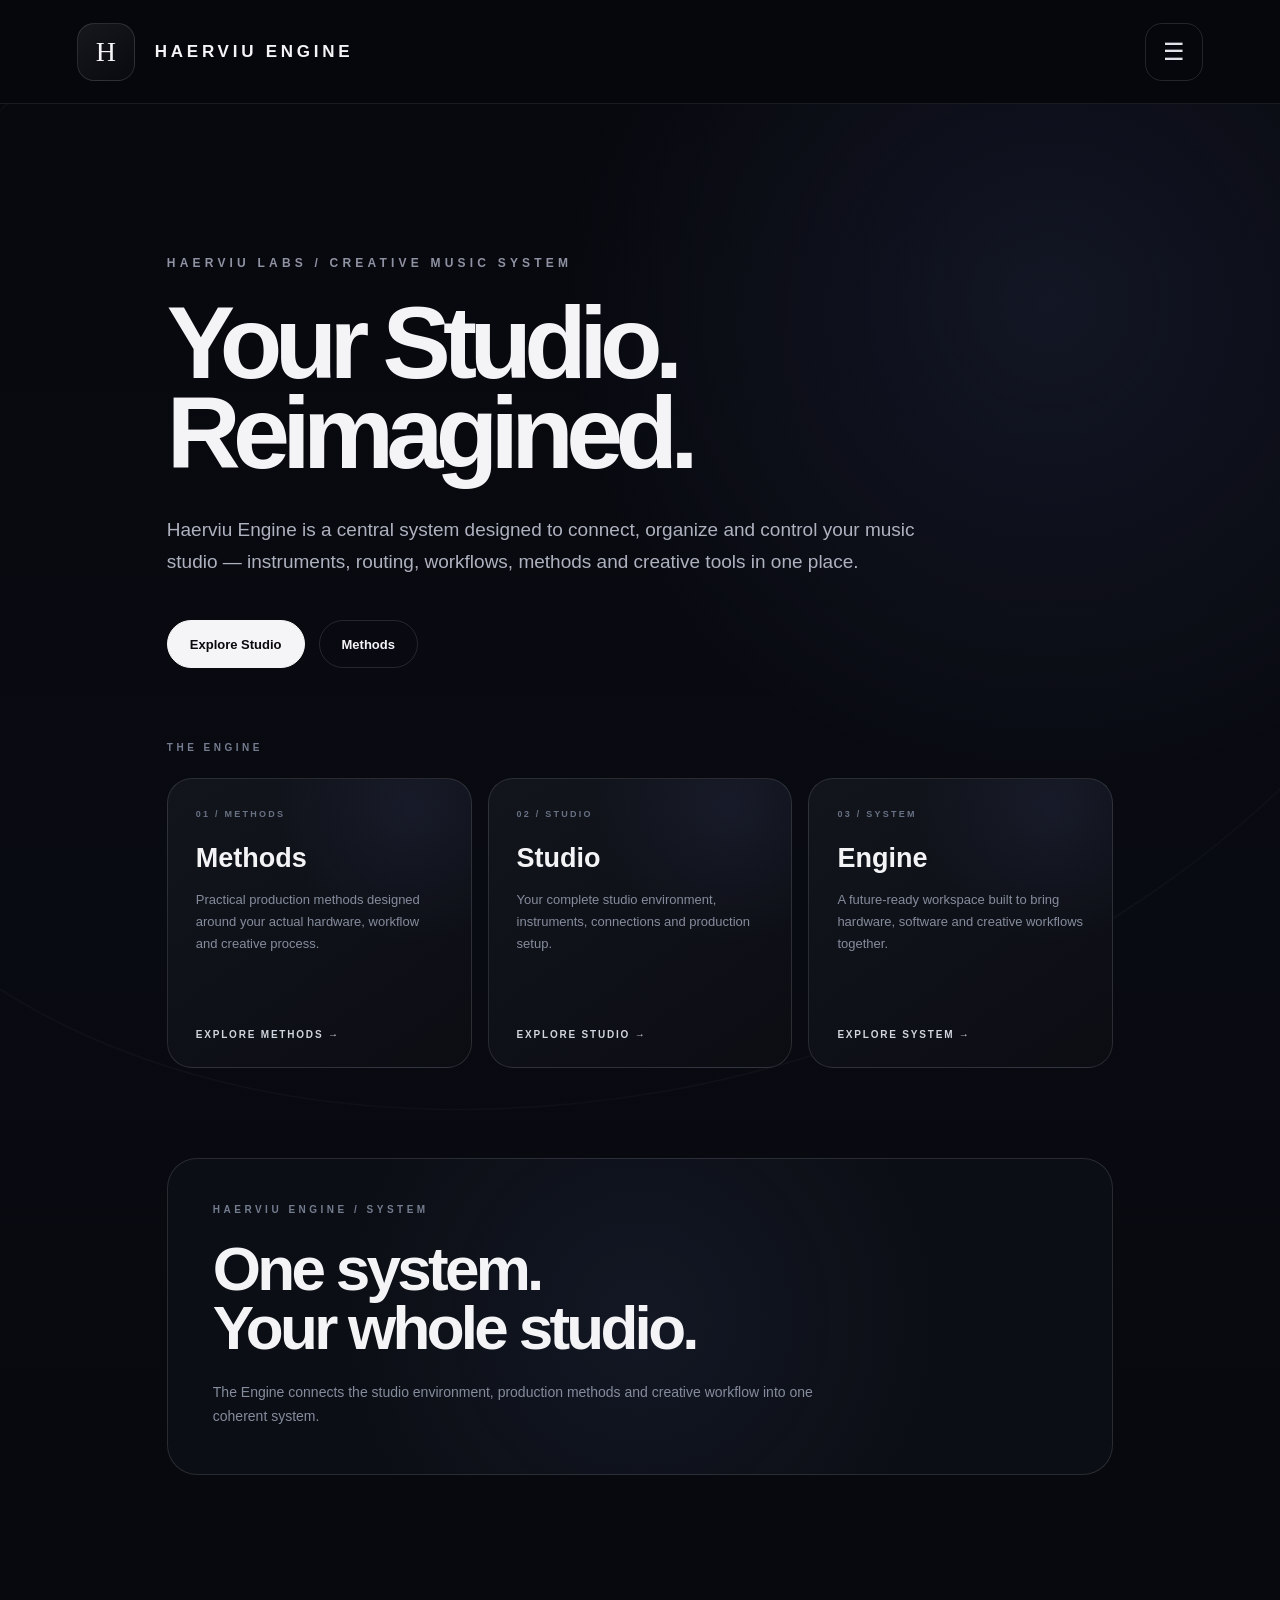
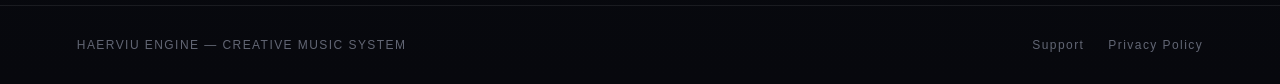
==== commit 506023f1: "Refactor styles and HTML structure for consistency Updated various styles and HTML structure for imp" ====
--- a/index.html
+++ b/index.html
@@ -15,7 +15,6 @@
     --line:rgba(255,255,255,.12);
     --text:#f4f4f7;
     --muted:#858997;
-    --blue:#7383ff;
 }
 
 *{
@@ -65,9 +64,8 @@
     position:sticky;
     top:0;
     z-index:100;
-    background:rgba(7,8,13,.88);
+    background:rgba(7,8,13,.94);
     backdrop-filter:blur(18px);
-    -webkit-backdrop-filter:blur(18px);
 }
 
 .brand{
@@ -96,7 +94,7 @@
     letter-spacing:.22em;
 }
 
-/* MENU BUTTON */
+/* MENU */
 
 .menu{
     width:58px;
@@ -113,8 +111,6 @@
     z-index:102;
 }
 
-/* NAVIGATION PANEL */
-
 .nav-links{
     position:fixed;
     top:104px;
@@ -123,18 +119,13 @@
     height:calc(100vh - 104px);
     background:rgba(9,11,18,.98);
     backdrop-filter:blur(20px);
-    -webkit-backdrop-filter:blur(20px);
-
     display:flex;
     flex-direction:column;
     align-items:flex-start;
-
     padding:55px 8vw;
     gap:28px;
-
     transform:translateX(100%);
     transition:transform .35s ease;
-
     border-left:1px solid var(--line);
     z-index:101;
 }
@@ -152,7 +143,7 @@
 }
 
 .nav-links a:hover{
-    color:white;
+    color:#fff;
     transform:translateX(8px);
 }
 
@@ -172,12 +163,6 @@
     min-height:560px;
     display:flex;
     align-items:center;
-    position:relative;
-}
-
-.hero-content{
-    position:relative;
-    z-index:2;
 }
 
 .kicker{
@@ -232,10 +217,9 @@
 
 .button:hover{
     transform:translateY(-2px);
-    border-color:rgba(255,255,255,.28);
-}
-
-/* SECTION */
+}
+
+/* CARDS */
 
 .section-label{
     color:#747c8f;
@@ -244,8 +228,6 @@
     font-weight:800;
     margin-bottom:25px;
 }
-
-/* CARDS */
 
 .cards{
     display:grid;
@@ -269,7 +251,6 @@
 .card:hover{
     transform:translateY(-5px);
     border-color:rgba(255,255,255,.23);
-    box-shadow:0 30px 70px rgba(0,0,0,.35);
 }
 
 .card-number{
@@ -282,7 +263,6 @@
 .card h2{
     margin-top:24px;
     font-size:27px;
-    letter-spacing:-.04em;
 }
 
 .card p{
@@ -338,7 +318,6 @@
     color:#626674;
     font-size:12px;
     letter-spacing:.12em;
-
     display:flex;
     justify-content:space-between;
     align-items:center;
@@ -444,9 +423,7 @@
     <div class="brand-name">HAERVIU ENGINE</div>
 </a>
 
-<button class="menu" aria-label="Open navigation" aria-expanded="false">
-☰
-</button>
+<button class="menu" aria-label="Open navigation" aria-expanded="false">☰</button>
 
 <nav class="nav-links">
     <a href="index.html">Home</a>
@@ -465,14 +442,9 @@
 
 <div class="hero-content">
 
-<div class="kicker">
-HAERVIU LABS / CREATIVE MUSIC SYSTEM
-</div>
-
-<h1>
-Your Studio.<br>
-Reimagined.
-</h1>
+<div class="kicker">HAERVIU LABS / CREATIVE MUSIC SYSTEM</div>
+
+<h1>Your Studio.<br>Reimagined.</h1>
 
 <p class="description">
 Haerviu Engine is a central system designed to connect,
@@ -491,9 +463,7 @@
 
 <section id="engine">
 
-<div class="section-label">
-THE ENGINE
-</div>
+<div class="section-label">THE ENGINE</div>
 
 <div class="cards">
 
@@ -524,14 +494,9 @@
 
 <section class="system" id="system">
 
-<div class="section-label">
-HAERVIU ENGINE / SYSTEM
-</div>
-
-<h2>
-One system.<br>
-Your whole studio.
-</h2>
+<div class="section-label">HAERVIU ENGINE / SYSTEM</div>
+
+<h2>One system.<br>Your whole studio.</h2>
 
 <p>
 The Engine connects the studio environment,
@@ -545,7 +510,6 @@
 
 <footer>
     <div>HAERVIU ENGINE — CREATIVE MUSIC SYSTEM</div>
-
     <div class="footer-links">
         <a href="support.html">Support</a>
         <a href="privacy.html">Privacy Policy</a>
@@ -561,30 +525,22 @@
     if (menuButton && navLinks) {
 
         menuButton.addEventListener("click", () => {
-
             navLinks.classList.toggle("open");
 
             const isOpen = navLinks.classList.contains("open");
 
             menuButton.textContent = isOpen ? "✕" : "☰";
-            menuButton.setAttribute("aria-expanded", isOpen);
-
+            menuButton.setAttribute("aria-expanded", isOpen ? "true" : "false");
         });
 
         navLinks.querySelectorAll("a").forEach((link) => {
-
             link.addEventListener("click", () => {
-
                 navLinks.classList.remove("open");
                 menuButton.textContent = "☰";
                 menuButton.setAttribute("aria-expanded", "false");
-
             });
-
         });
-
-    }
-
+    }
 });
 </script>
 
